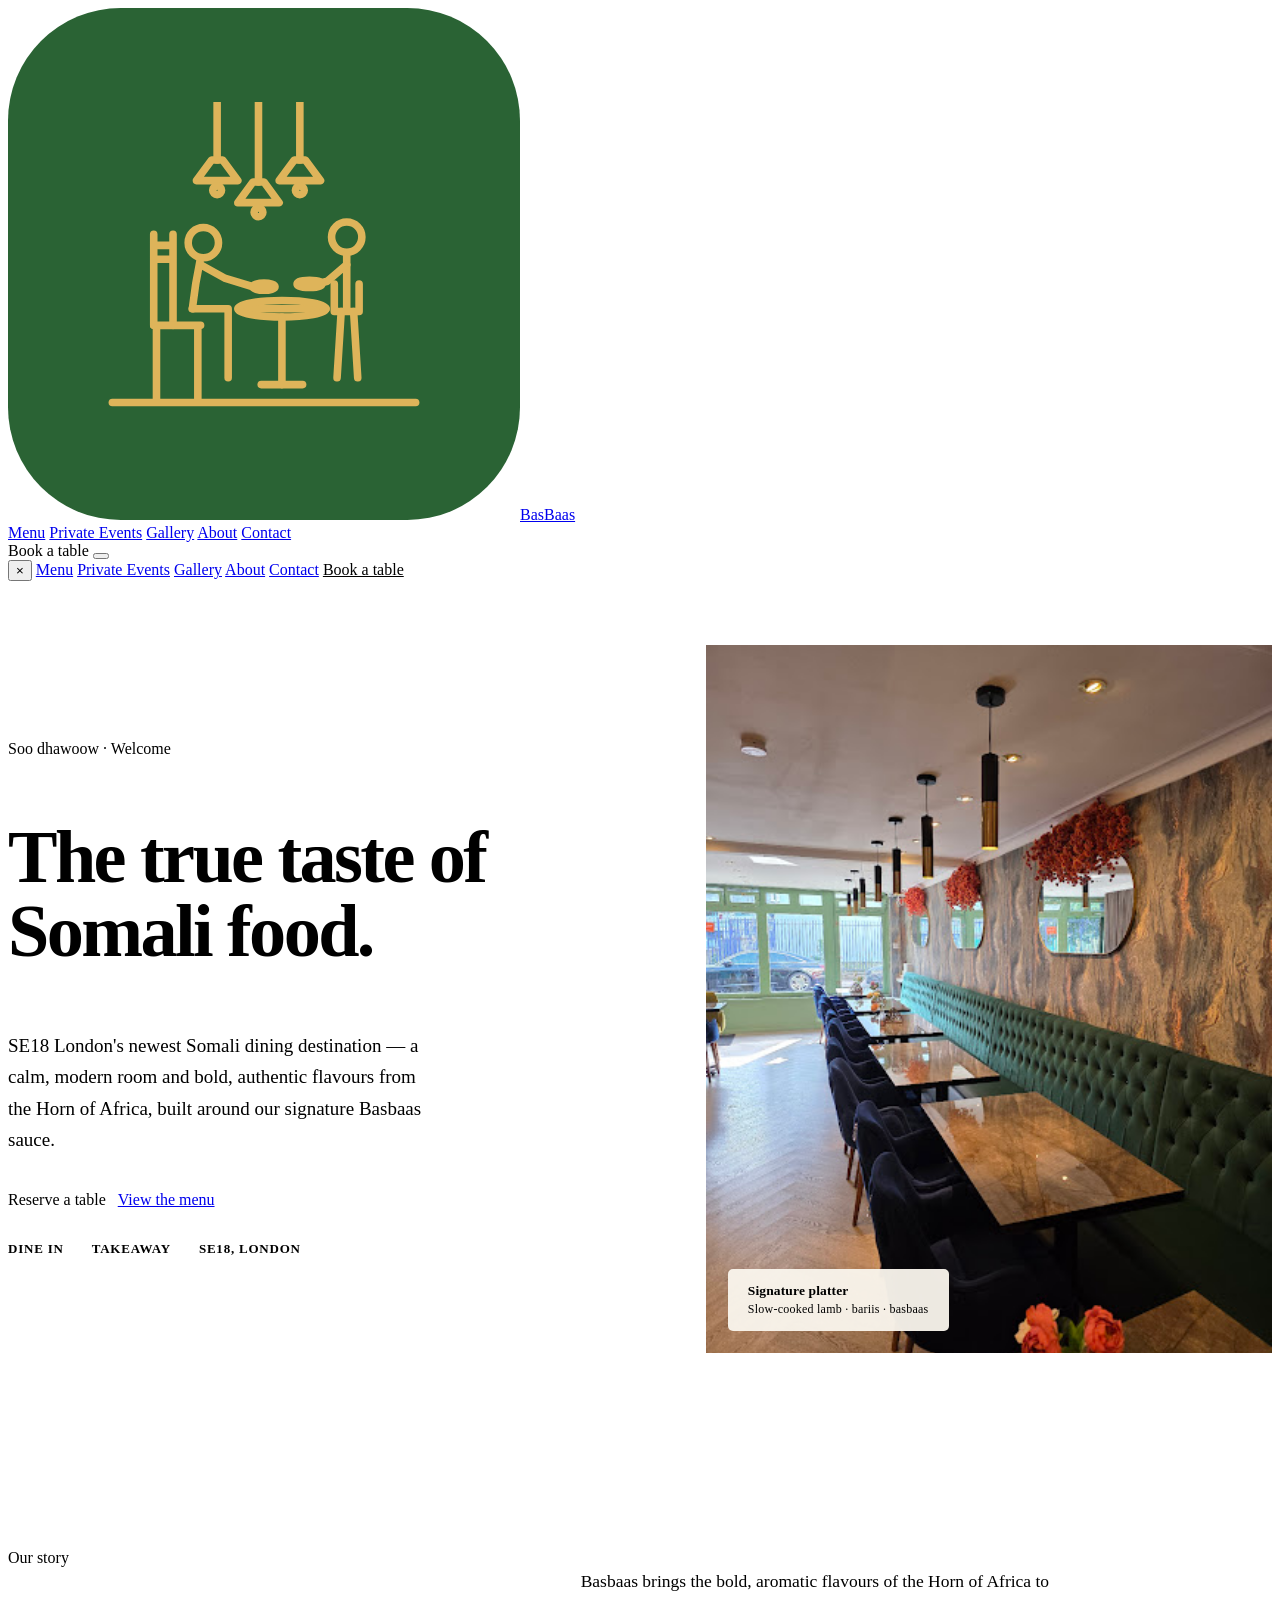
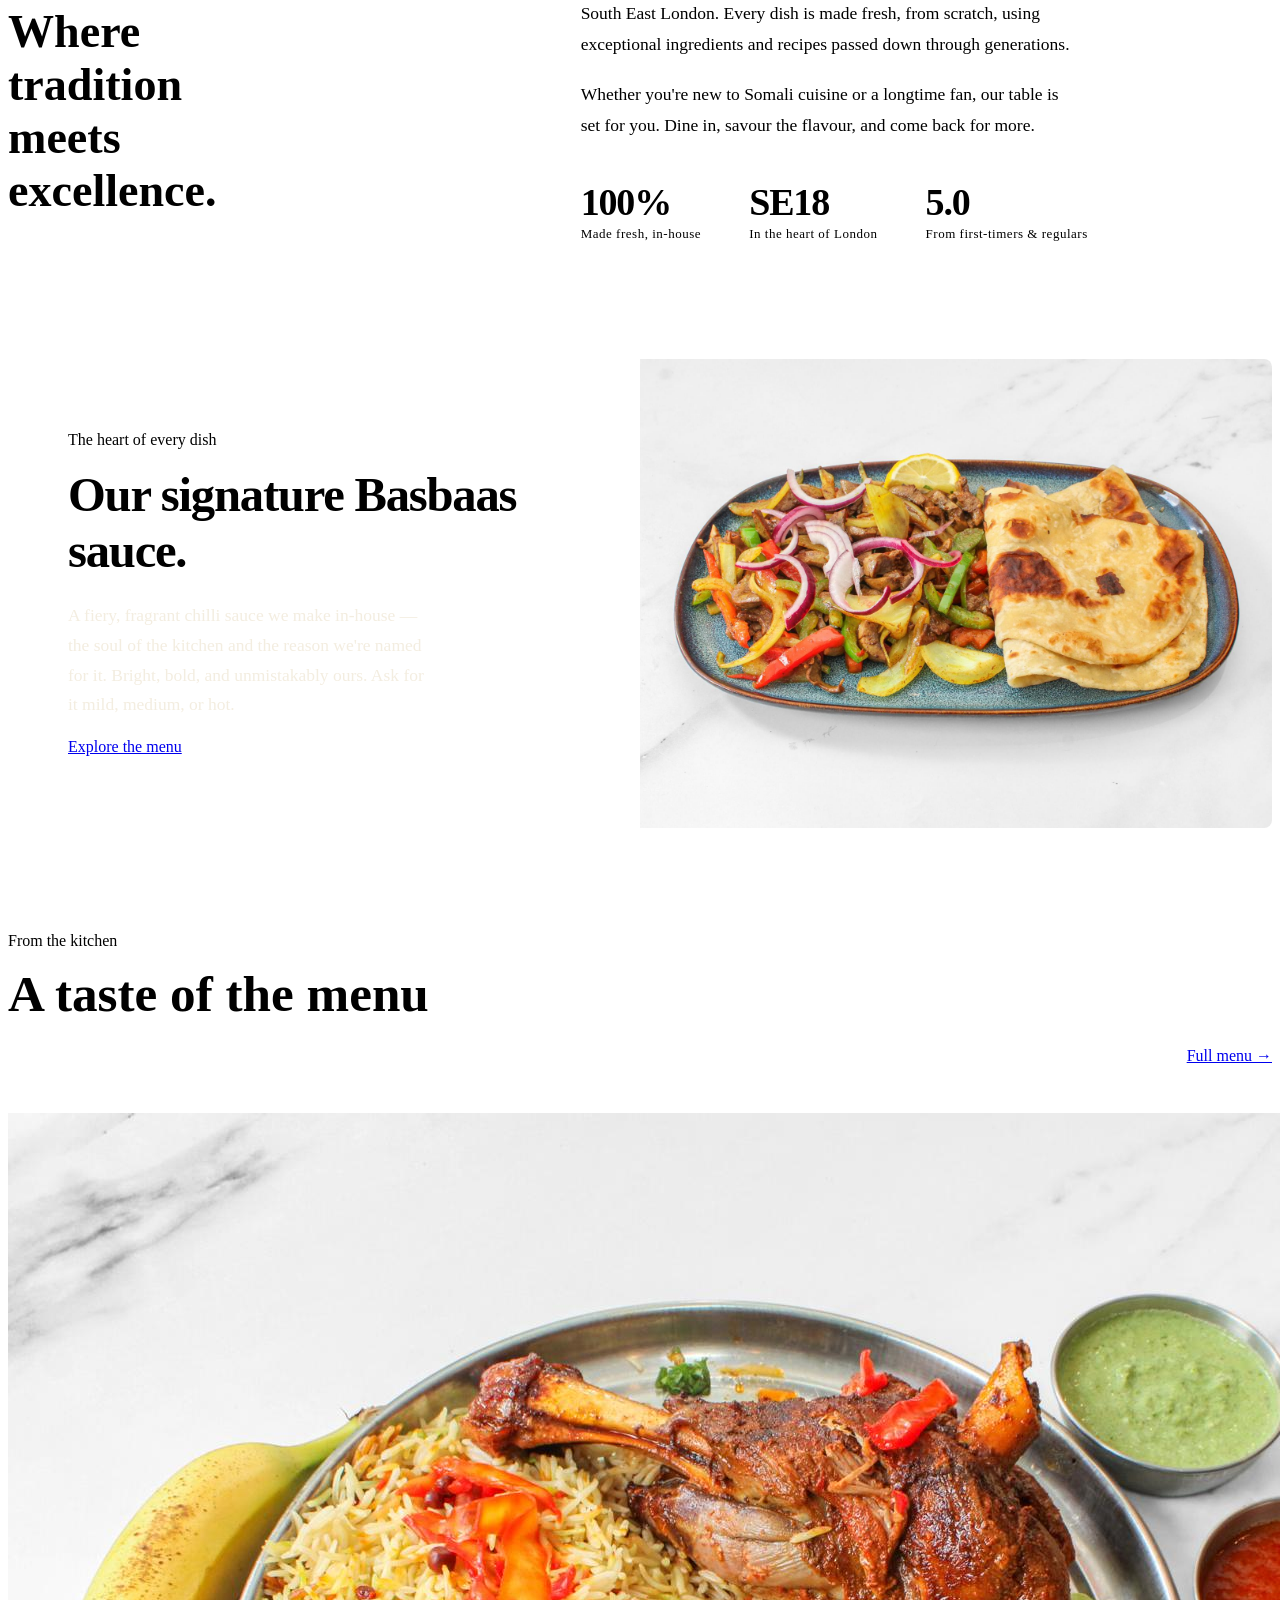
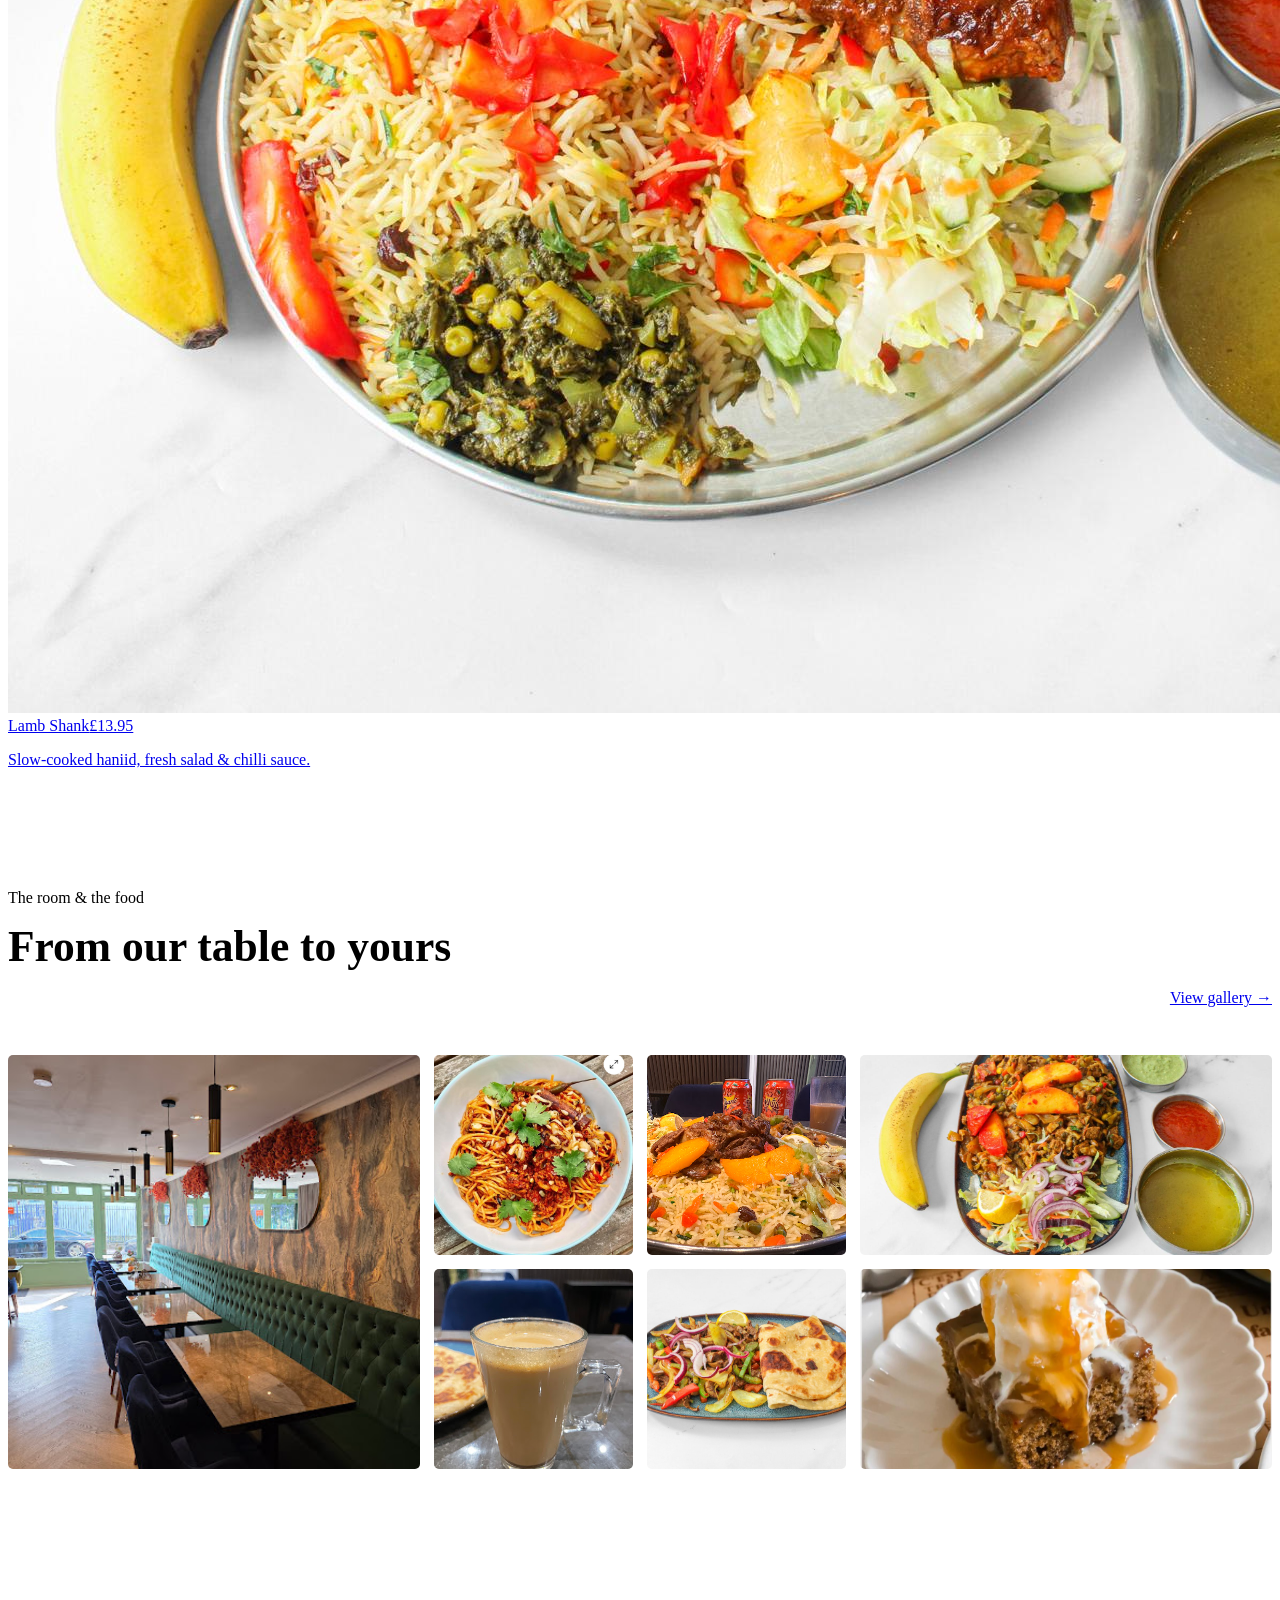
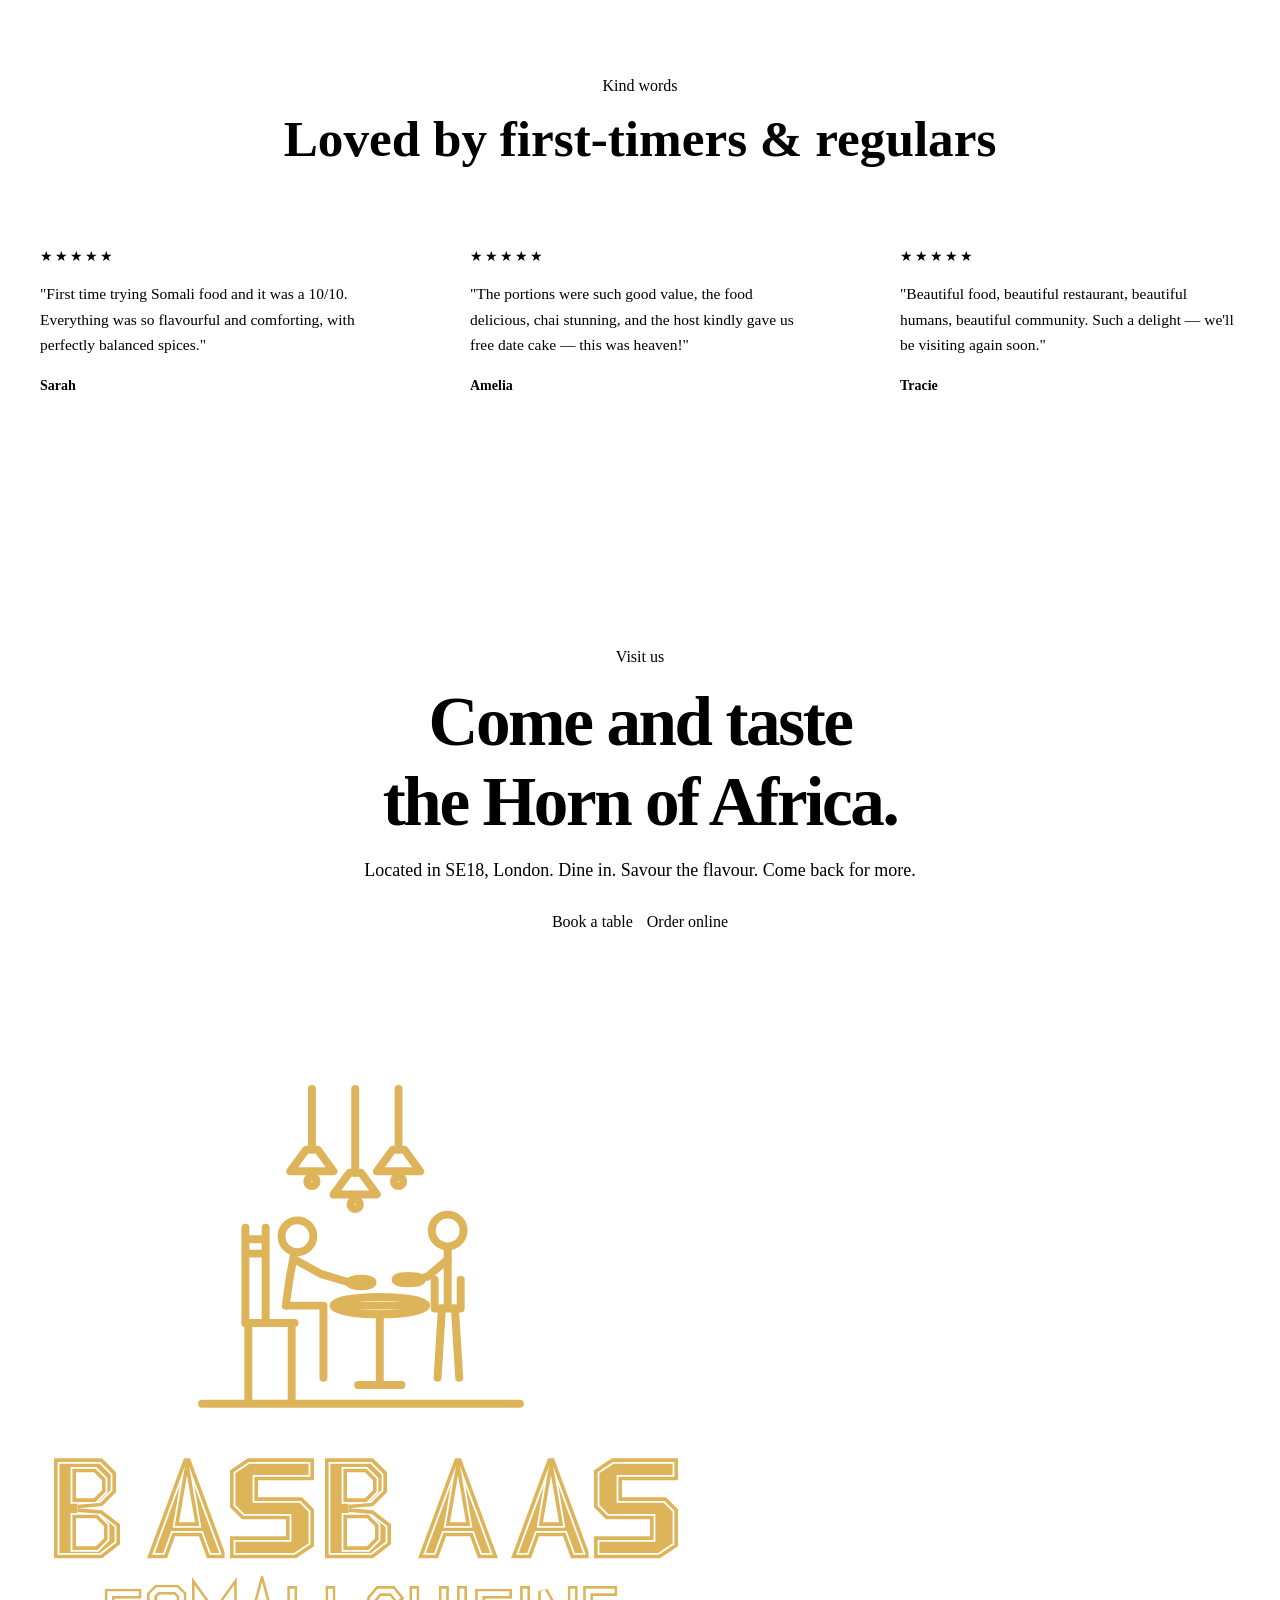
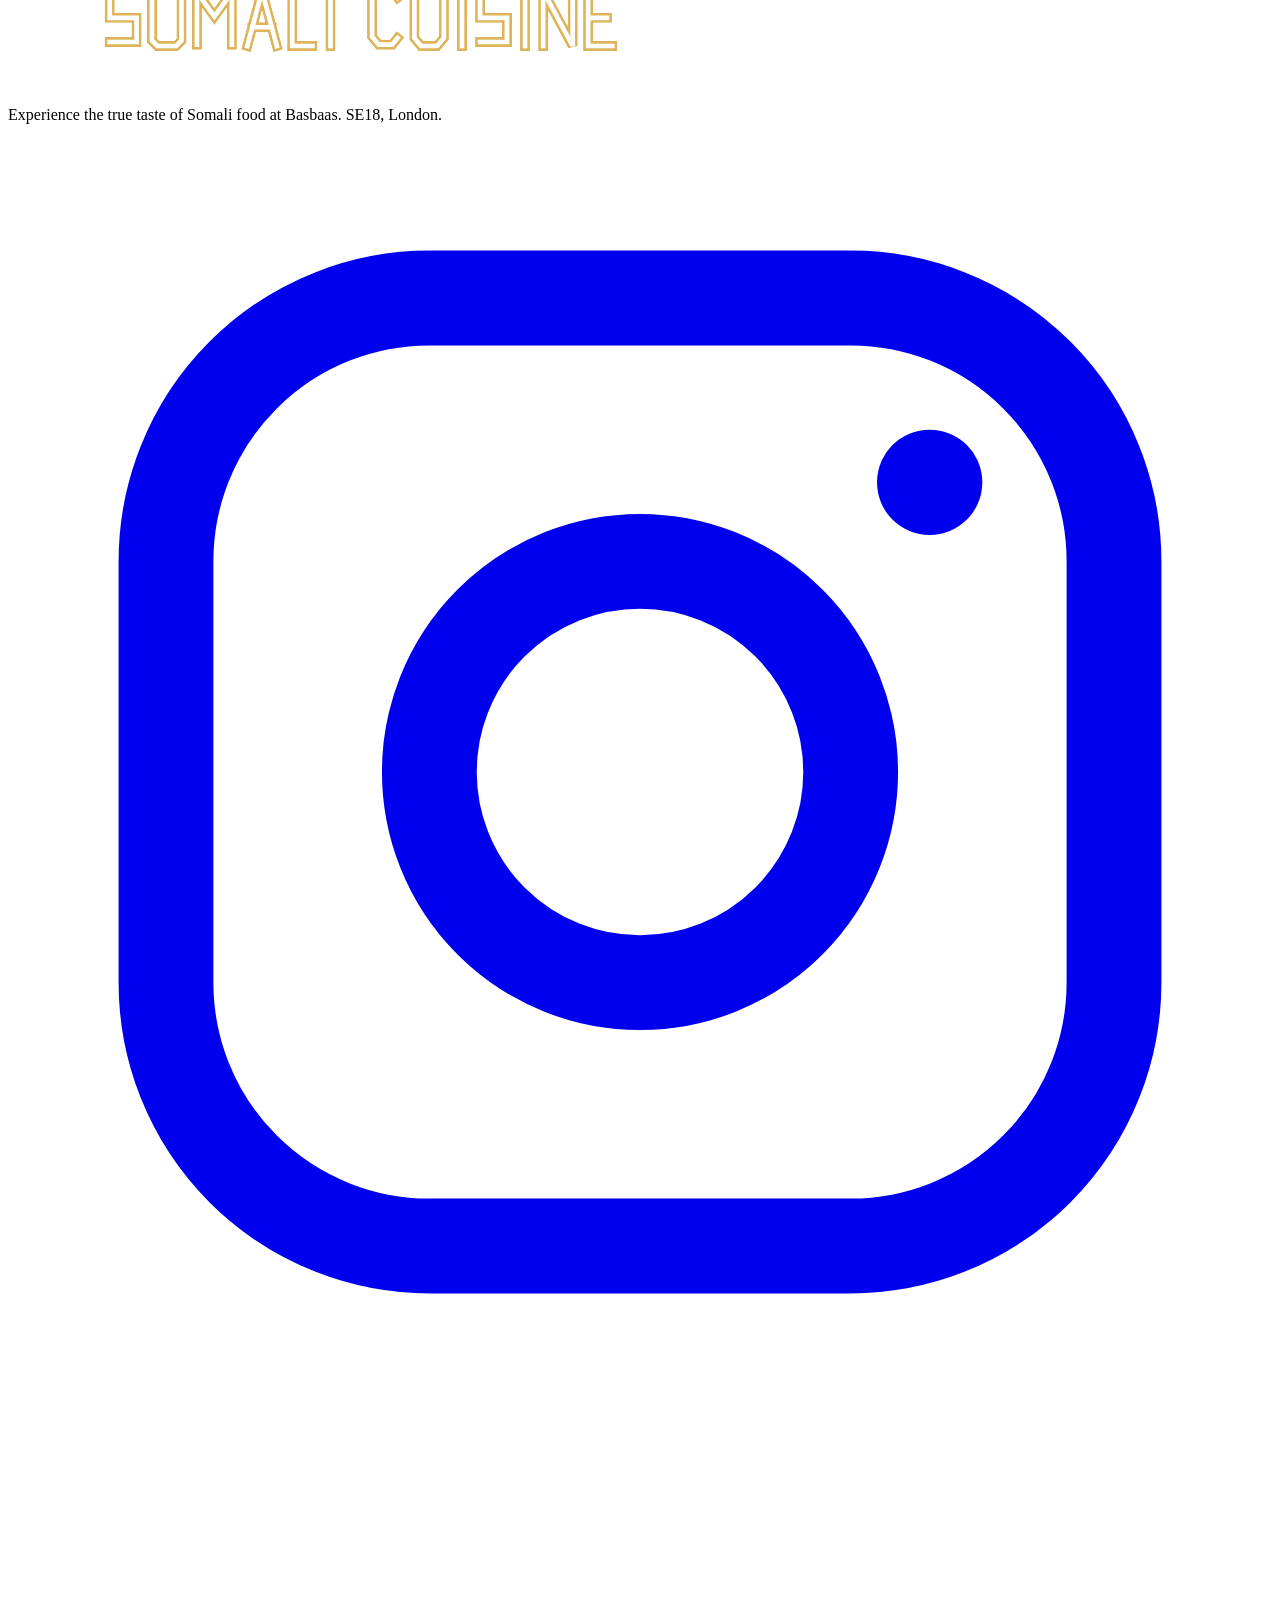
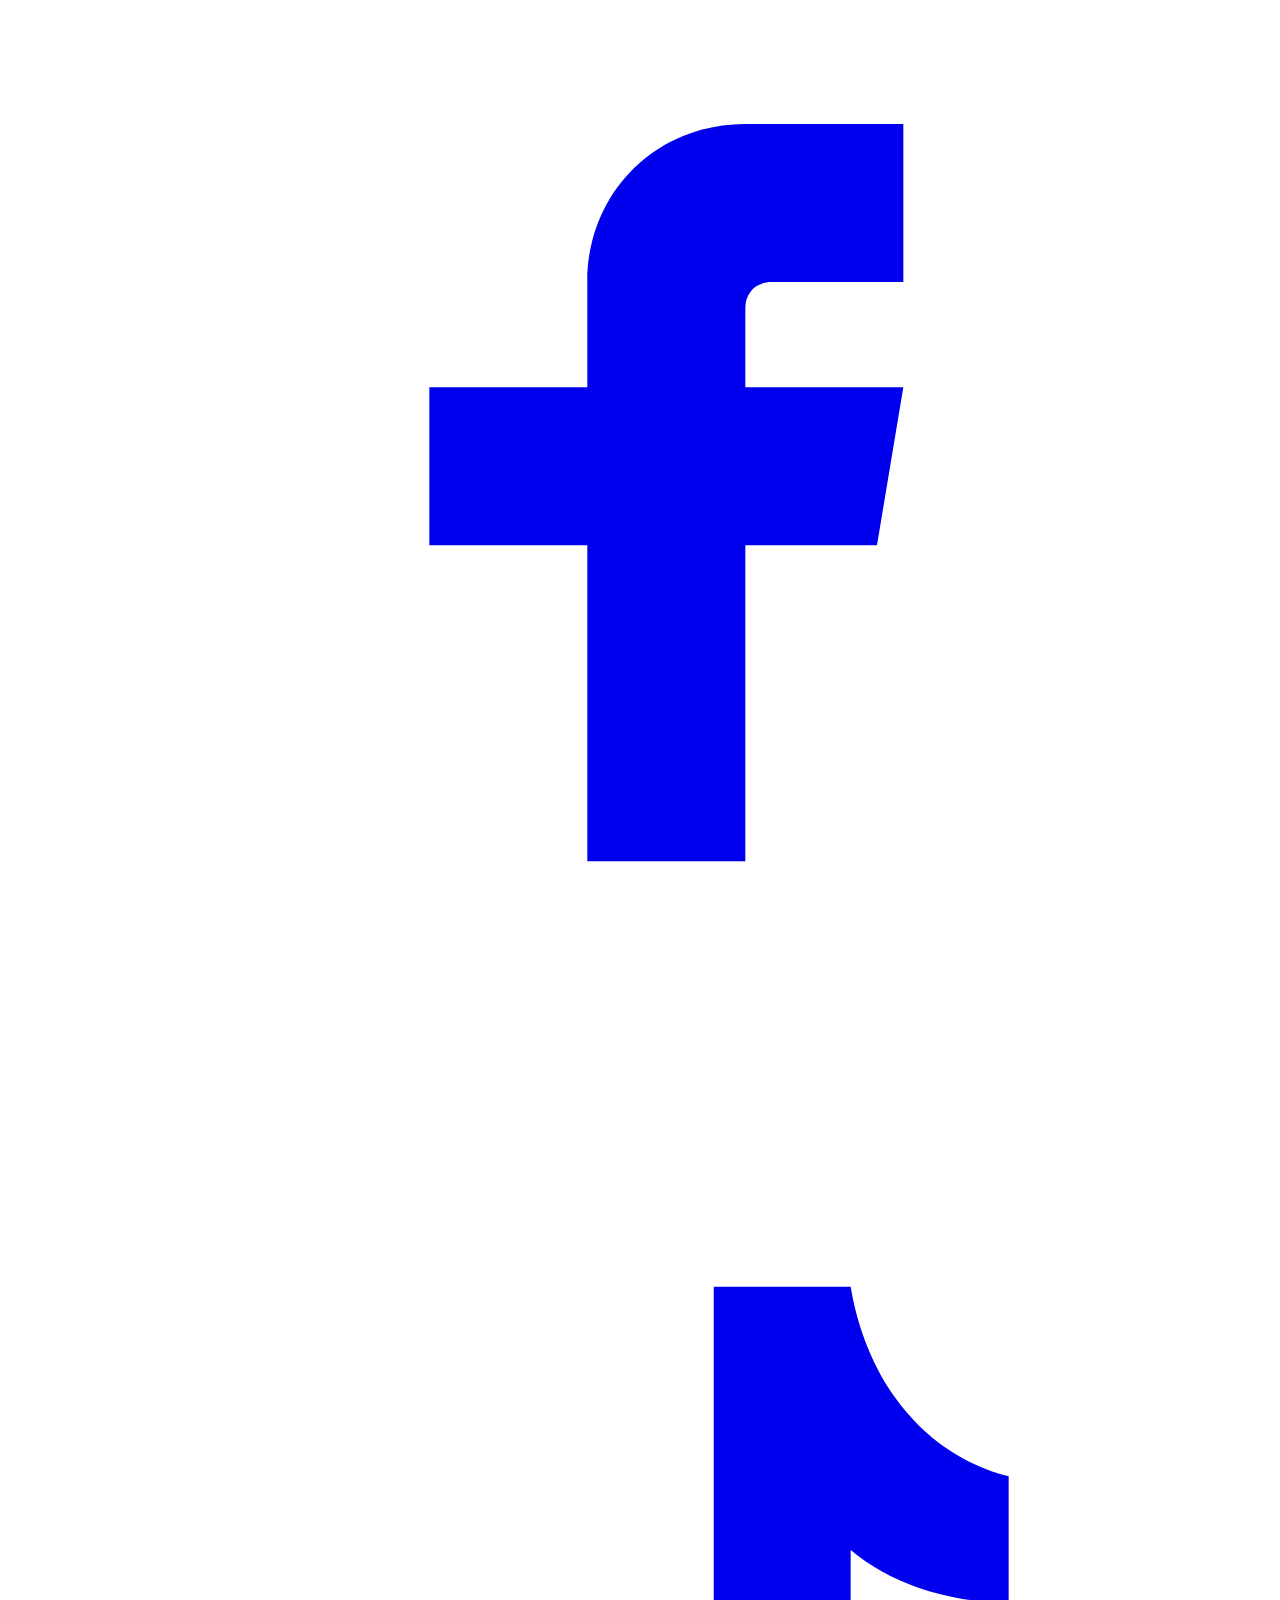
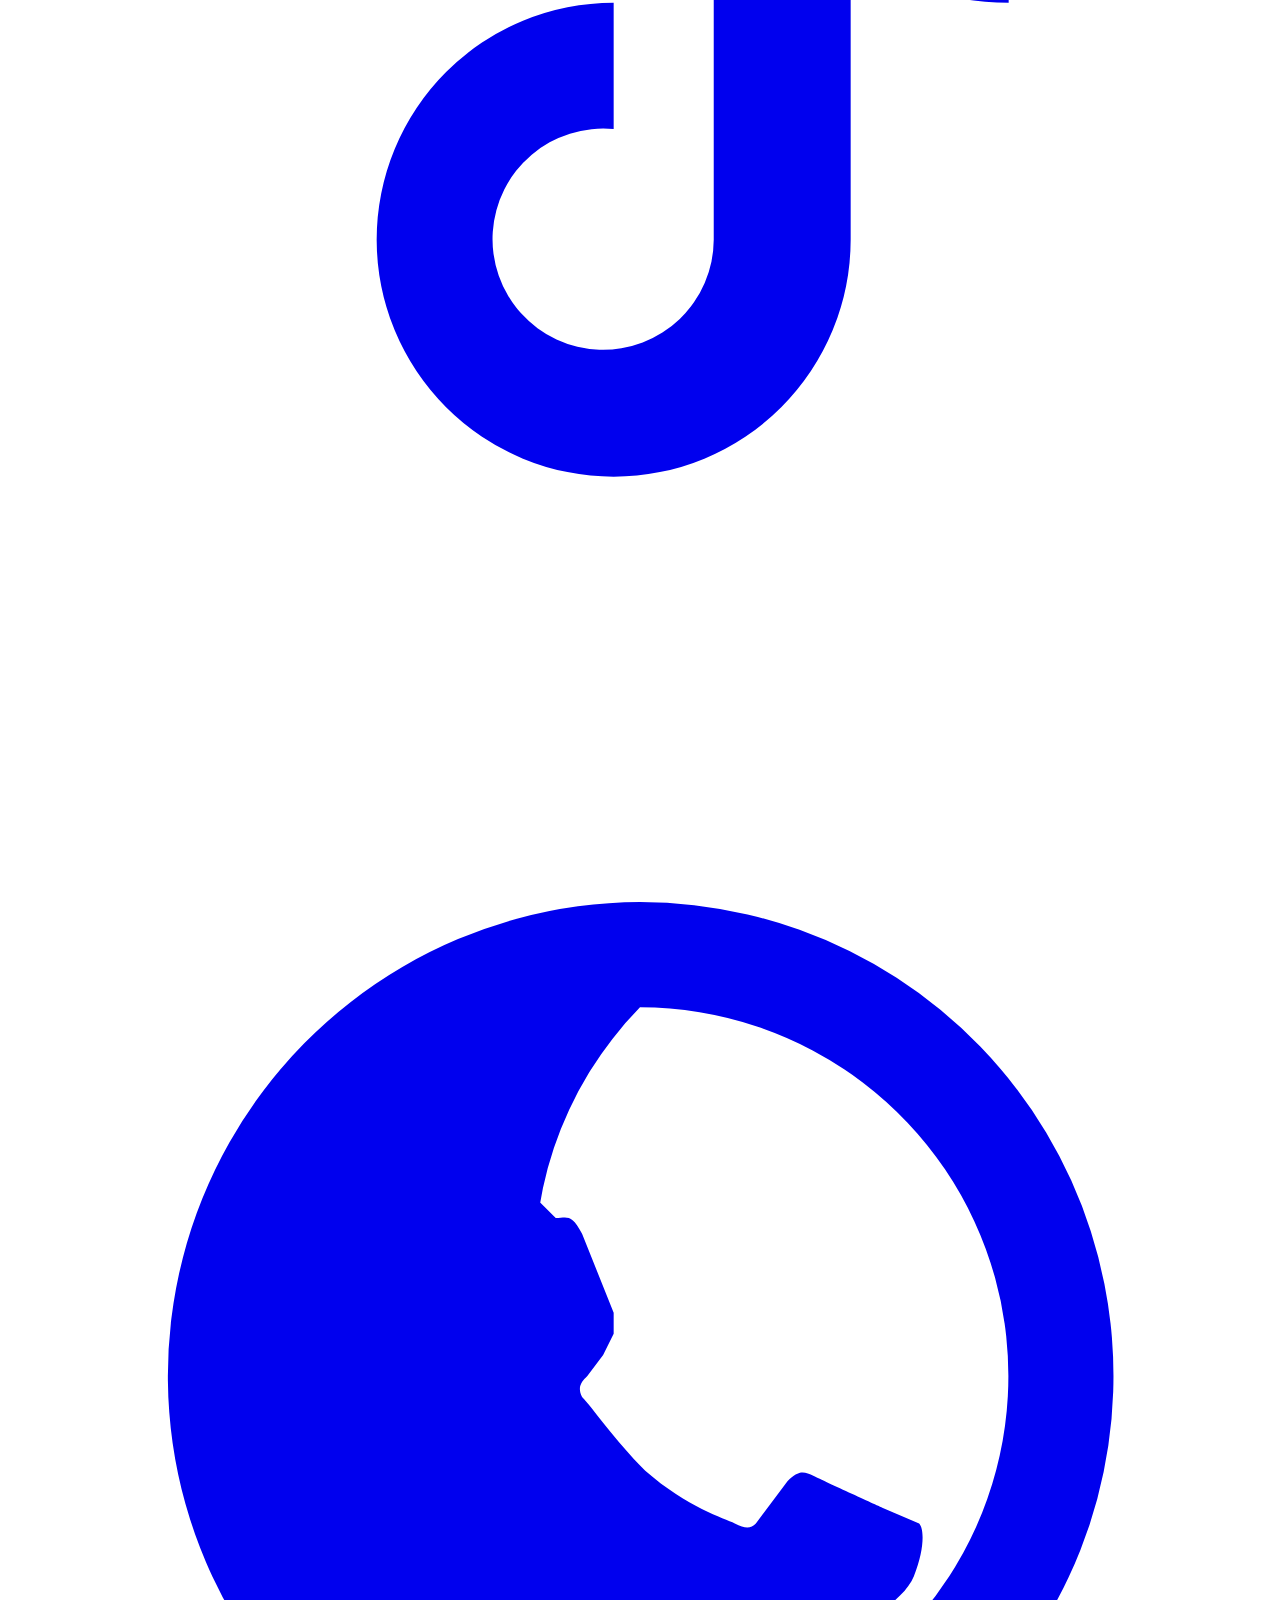
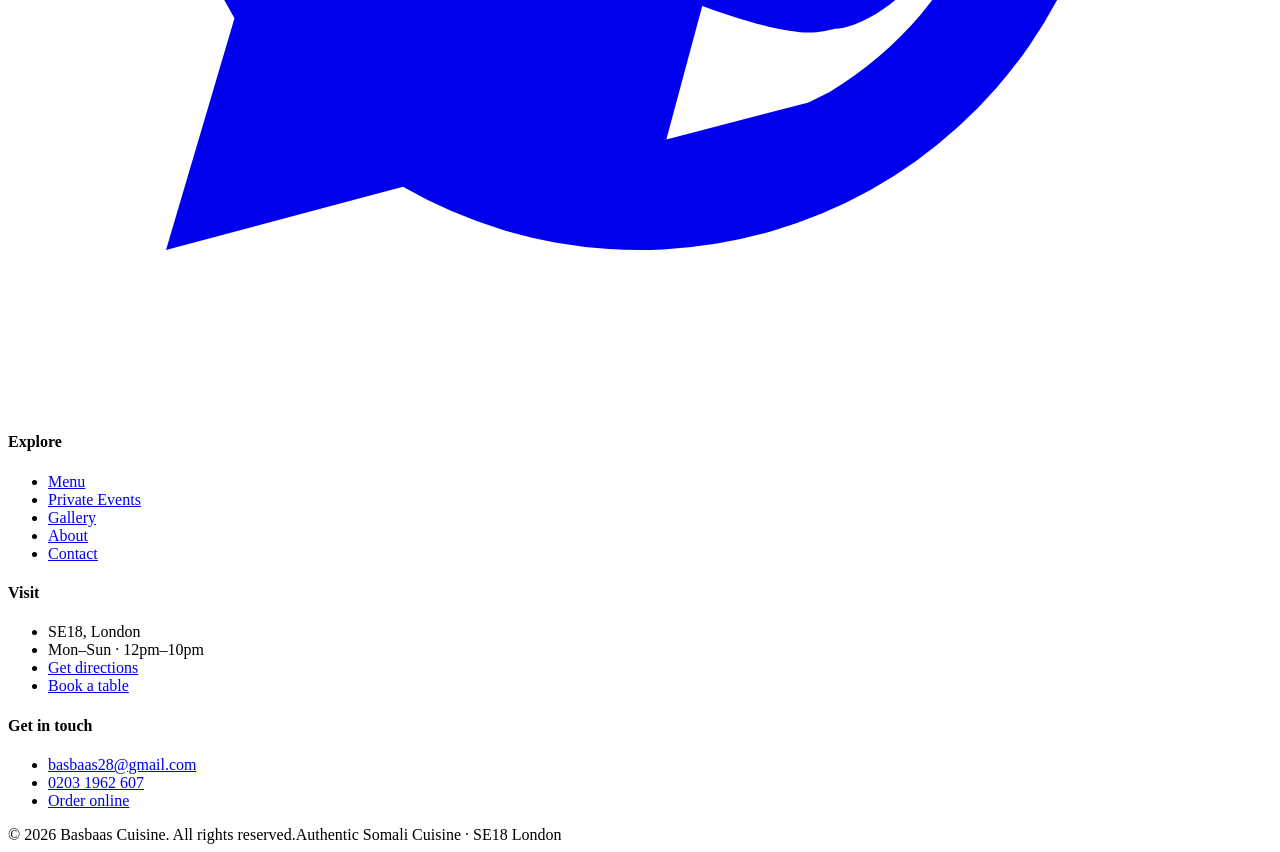
==== index.html @ b21cc4ff "Add SEO, structured data, accessibility & security hardening - Open Graph + Twitter Card meta for ri" ====
<!DOCTYPE html>
<html lang="en">
<head>
<meta charset="UTF-8">
<meta name="viewport" content="width=device-width, initial-scale=1.0">
<title>BasBaas Cuisine — Authentic Somali Food · SE18 London</title>
<meta name="description" content="SE18 London's newest Somali dining destination. Bold, authentic flavours from the Horn of Africa, built around our signature Basbaas sauce.">
<link rel="icon" type="image/svg+xml" href="assets/brand/favicon.svg">
<link rel="icon" type="image/png" sizes="32x32" href="assets/brand/favicon-32.png">
<link rel="apple-touch-icon" href="assets/brand/favicon-512.png">
<link rel="preconnect" href="https://fonts.googleapis.com">
<link rel="preconnect" href="https://fonts.gstatic.com" crossorigin>
<link href="https://fonts.googleapis.com/css2?family=Hanken+Grotesk:ital,wght@0,300;0,400;0,500;0,600;0,700;0,800;1,400&display=swap" rel="stylesheet">
<link rel="stylesheet" href="assets/basbaas.css">
<style>
  /* ---- quiet hero ---- */
  .q-hero{padding:64px 0 92px}
  .q-hero-grid{display:grid;grid-template-columns:1.05fr .95fr;gap:72px;align-items:center}
  .q-hero h1{font-size:clamp(46px,5.8vw,86px);font-weight:600;letter-spacing:-.035em;line-height:1.0}
  .q-hero h1 .o{color:var(--orange)}
  .q-hero .sub{margin-top:28px;font-size:19px;color:var(--muted);max-width:44ch;line-height:1.65}
  .q-hero .acts{margin-top:36px;display:flex;gap:12px;flex-wrap:wrap}
  .q-hero .hero-meta{margin-top:32px;display:flex;gap:12px;align-items:center;font-size:13px;color:var(--muted);letter-spacing:.06em;text-transform:uppercase;font-weight:600}
  .q-hero .hero-meta .dot{width:4px;height:4px;border-radius:50%;background:var(--gold)}
  .q-hero-fig{position:relative;border-radius:var(--radius);overflow:hidden;aspect-ratio:4/5}
  .q-hero-fig img{width:100%;height:100%;object-fit:cover}
  .hero-tag{position:absolute;left:22px;bottom:22px;background:rgba(250,246,238,.95);
    padding:14px 20px;border-radius:5px;font-size:13.5px;font-weight:600;color:var(--green);letter-spacing:.01em}
  .hero-tag span{display:block;font-weight:400;color:var(--muted);font-size:12px;margin-top:3px;letter-spacing:.02em}

  /* ---- story ---- */
  .story{padding:104px 0;border-top:1px solid var(--line)}
  .story-grid{display:grid;grid-template-columns:.42fr .58fr;gap:72px;align-items:start}
  .story h2{font-size:clamp(34px,3.6vw,50px);max-width:11ch}
  .story p{font-size:17.5px;color:var(--muted);line-height:1.8;max-width:56ch}
  .story p + p{margin-top:18px}
  .stat-row{display:flex;gap:48px;margin-top:38px}
  .stat .n{font-size:38px;font-weight:700;color:var(--green);letter-spacing:-.03em}
  .stat .l{font-size:13px;color:var(--muted);letter-spacing:.04em;margin-top:2px}

  /* ---- signature contained card ---- */
  .sig-wrap{padding:0 0 104px}
  .sig-card{background:var(--green);color:var(--cream);border-radius:8px;overflow:hidden;display:grid;grid-template-columns:1fr 1fr}
  .sig-card-txt{padding:72px 60px}
  .sig-card-txt h2{font-size:clamp(34px,3.8vw,52px);margin:18px 0 22px;color:var(--cream);letter-spacing:-.025em}
  .sig-card-txt h2 .o{color:var(--orange)}
  .sig-card-txt p{color:rgba(240,232,216,.8);font-size:17.5px;line-height:1.7;max-width:42ch}
  .sig-card-img{position:relative;min-height:440px}
  .sig-card-img img{position:absolute;inset:0;width:100%;height:100%;object-fit:cover}

  /* ---- menu preview ---- */
  .menu-prev{padding:0 0 104px}
  .menu-head{display:flex;justify-content:space-between;align-items:flex-end;margin-bottom:48px;gap:24px;flex-wrap:wrap}
  .menu-head h2{font-size:clamp(34px,4vw,54px)}
  .dishes-4{display:grid;grid-template-columns:repeat(4,1fr);gap:30px}

  /* ---- gallery teaser ---- */
  .gal-teaser{padding:0 0 104px}
  .gal-grid{display:grid;grid-template-columns:repeat(6,1fr);grid-auto-rows:200px;gap:14px}
  .gal-grid a{overflow:hidden;border-radius:5px;display:block}
  .gal-grid img{width:100%;height:100%;object-fit:cover;transition:transform .7s var(--ease)}
  .gal-grid a:hover img{transform:scale(1.06)}
  .gal-grid .w2{grid-column:span 2}.gal-grid .h2{grid-row:span 2}

  /* ---- testimonials ---- */
  .quotes{background:var(--paper-2);padding:104px 0}
  .quotes-grid{display:grid;grid-template-columns:repeat(3,1fr);gap:26px;margin-top:48px}
  .q{background:var(--paper);padding:32px;border-radius:var(--radius);border:1px solid var(--line)}
  .q .stars{color:var(--gold);font-size:14px;letter-spacing:2px;margin-bottom:16px}
  .q p{font-size:15.5px;line-height:1.65}
  .q .who{margin-top:20px;font-weight:600;font-size:14px;color:var(--green)}

  /* ---- final cta (light) ---- */
  .q-cta{padding:118px 0;text-align:center;border-top:1px solid var(--line)}
  .q-cta h2{font-size:clamp(42px,5.4vw,80px);max-width:15ch;margin:0 auto 16px;letter-spacing:-.035em;font-weight:600}
  .q-cta h2 .o{color:var(--orange)}
  .q-cta p{color:var(--muted);font-size:18px;margin-bottom:32px}
  .q-cta .btns{display:flex;gap:14px;justify-content:center;flex-wrap:wrap}

  @media(max-width:960px){
    .q-hero-grid{grid-template-columns:1fr;gap:40px}
    .story-grid{grid-template-columns:1fr;gap:36px}
    .sig-card{grid-template-columns:1fr}
    .sig-card-img{min-height:300px;order:-1}
    .dishes-4{grid-template-columns:1fr 1fr}
    .gal-grid{grid-template-columns:repeat(3,1fr);grid-auto-rows:150px}
    .quotes-grid{grid-template-columns:1fr}
  }
  @media(max-width:560px){.dishes-4{grid-template-columns:1fr}.sig-card-txt{padding:48px 32px}.stat-row{flex-wrap:wrap;row-gap:20px}.gal-grid{grid-template-columns:repeat(2,1fr);grid-auto-rows:140px}}
</style>
<!-- seo:auto start -->
<link rel="canonical" href="https://basbaas-cuisine-site.vercel.app/">
<meta property="og:type" content="website">
<meta property="og:site_name" content="BasBaas Cuisine">
<meta property="og:title" content="BasBaas Cuisine — Authentic Somali Food · SE18 London">
<meta property="og:description" content="BasBaas Cuisine — authentic Somali food in SE18 London. Bold flavours from the Horn of Africa built around our signature Basbaas sauce.">
<meta property="og:url" content="https://basbaas-cuisine-site.vercel.app/">
<meta property="og:locale" content="en_GB">
<meta property="og:image" content="https://basbaas-cuisine-site.vercel.app/assets/img/PHOTO-2026-01-10-17-43-36-3.jpg">
<meta name="twitter:card" content="summary_large_image">
<meta name="twitter:title" content="BasBaas Cuisine — Authentic Somali Food · SE18 London">
<meta name="twitter:description" content="BasBaas Cuisine — authentic Somali food in SE18 London. Bold flavours from the Horn of Africa built around our signature Basbaas sauce.">
<meta name="twitter:image" content="https://basbaas-cuisine-site.vercel.app/assets/img/PHOTO-2026-01-10-17-43-36-3.jpg">
<script type="application/ld+json">
{
  "@context": "https://schema.org",
  "@type": "Restaurant",
  "name": "BasBaas Cuisine",
  "description": "BasBaas Cuisine — authentic Somali food in SE18 London. Bold flavours from the Horn of Africa built around our signature Basbaas sauce.",
  "url": "https://basbaas-cuisine-site.vercel.app/",
  "telephone": "+44 20 3196 2607",
  "address": {
    "@type": "PostalAddress",
    "addressCountry": "GB",
    "addressLocality": "London",
    "addressRegion": "London"
  },
  "servesCuisine": "Somali",
  "email": "basbaas28@gmail.com",
  "image": "https://basbaas-cuisine-site.vercel.app/assets/img/PHOTO-2026-01-10-17-43-36-3.jpg"
}
</script>
<!-- seo:auto end -->
</head>
<body>

<!-- ===== HEADER ===== -->
<header class="site-header">
  <div class="wrap nav">
    <a href="index.html" class="brand"><img class="brand-mark" src="assets/brand/favicon.svg" alt="BasBaas logo">BasBaas</a>
    <nav class="navlinks">
      <a href="menu.html">Menu</a>
      <a href="private-events.html">Private Events</a>
      <a href="gallery.html">Gallery</a>
      <a href="about.html">About</a>
      <a href="contact.html">Contact</a>
    </nav>
    <div class="nav-cta">
      <a class="btn btn-gold btn-sm" data-book>Book a table</a>
      <button class="hamburger" aria-label="Menu"><span></span><span></span><span></span></button>
    </div>
  </div>
</header>
<nav class="mobile-nav">
  <button class="close" aria-label="Close">&times;</button>
  <a href="menu.html">Menu</a>
  <a href="private-events.html">Private Events</a>
  <a href="gallery.html">Gallery</a>
  <a href="about.html">About</a>
  <a href="contact.html">Contact</a>
  <a href="#" data-book style="color:var(--gold-bright)">Book a table</a>
</nav>

<!-- ===== HERO ===== -->
<section class="q-hero wrap">
  <div class="q-hero-grid">
    <div class="reveal">
      <div class="eyebrow-row"><span class="label">Soo dhawoow · Welcome</span><span class="ln"></span></div>
      <h1>The true taste of <span class="o">Somali</span> food.</h1>
      <p class="sub">SE18 London's newest Somali dining destination — a calm, modern room and bold, authentic flavours from the Horn of Africa, built around our signature Basbaas sauce.</p>
      <div class="acts">
        <a class="btn btn-orange" data-book>Reserve a table</a>
        <a class="btn btn-ghost" href="menu.html">View the menu</a>
      </div>
      <div class="hero-meta"><span>Dine in</span><span class="dot"></span><span>Takeaway</span><span class="dot"></span><span>SE18, London</span></div>
    </div>
    <div class="q-hero-fig reveal d1">
      <img src="assets/img/basbaas-main.jpg" alt="Basbaas signature platter" loading="lazy" decoding="async">
      <div class="hero-tag">Signature platter<span>Slow-cooked lamb · bariis · basbaas</span></div>
    </div>
  </div>
</section>

<!-- ===== STORY ===== -->
<section class="story wrap">
  <div class="story-grid">
    <div class="reveal">
      <div class="eyebrow-row"><span class="label">Our story</span></div>
      <h2>Where tradition meets excellence.</h2>
    </div>
    <div class="reveal d1">
      <p>Basbaas brings the bold, aromatic flavours of the Horn of Africa to South East London. Every dish is made fresh, from scratch, using exceptional ingredients and recipes passed down through generations.</p>
      <p>Whether you're new to Somali cuisine or a longtime fan, our table is set for you. Dine in, savour the flavour, and come back for more.</p>
      <div class="stat-row">
        <div class="stat"><div class="n">100%</div><div class="l">Made fresh, in-house</div></div>
        <div class="stat"><div class="n">SE18</div><div class="l">In the heart of London</div></div>
        <div class="stat"><div class="n">5.0</div><div class="l">From first-timers &amp; regulars</div></div>
      </div>
    </div>
  </div>
</section>

<!-- ===== SIGNATURE ===== -->
<section class="sig-wrap wrap">
  <div class="sig-card">
    <div class="sig-card-txt reveal">
      <span class="label gold-bright">The heart of every dish</span>
      <h2>Our signature <span class="o">Basbaas</span> sauce.</h2>
      <p>A fiery, fragrant chilli sauce we make in-house — the soul of the kitchen and the reason we're named for it. Bright, bold, and unmistakably ours. Ask for it mild, medium, or hot.</p>
      <a class="btn btn-gold" href="menu.html" style="margin-top:30px">Explore the menu</a>
    </div>
    <div class="sig-card-img reveal d1"><img src="assets/img/PHOTO-2026-01-10-17-43-37-9.jpg" alt="Basbaas chilli sauce dish" loading="lazy" decoding="async"></div>
  </div>
</section>

<!-- ===== MENU PREVIEW ===== -->
<section class="menu-prev wrap">
  <div class="menu-head">
    <div class="reveal"><span class="label">From the kitchen</span><h2 style="margin-top:14px">A taste of the menu</h2></div>
    <a class="btn btn-ghost reveal" href="menu.html">Full menu &rarr;</a>
  </div>
  <div class="dishes-4">
    <a class="dish reveal" href="menu.html"><div class="dish-img"><img src="assets/img/PHOTO-2026-01-10-17-43-37-5.jpg" alt="" loading="lazy" decoding="async"></div><div class="nm"><span>Lamb Shank</span><span class="pr">£13.95</span></div><p class="ds">Slow-cooked haniid, fresh salad &amp; chilli sauce.</p></a>
    <a class="dish reveal d1" href="menu.html"><div class="dish-img"><img src="assets/img/PHOTO-2026-01-10-17-43-36-5.jpg" alt="" loading="lazy" decoding="async"></div><div class="nm"><span>Beef Suqaar</span><span class="pr">£9</span></div><p class="ds">Tender beef, onions, peppers &amp; spices with bariis.</p></a>
    <a class="dish reveal d2" href="menu.html"><div class="dish-img"><img src="assets/img/PHOTO-2026-01-10-17-43-36-11.jpg" alt="" loading="lazy" decoding="async"></div><div class="nm"><span>Salmon Special</span><span class="pr">£11</span></div><p class="ds">Spiced salmon, grilled to perfection, with rice.</p></a>
    <a class="dish reveal d3" href="menu.html"><div class="dish-img"><img src="assets/img/Tea-Sabaayad.jpg" alt="" loading="lazy" decoding="async"></div><div class="nm"><span>Shaah &amp; Sabaayad</span><span class="pr">£4</span></div><p class="ds">Traditional Somali tea with fresh flatbread.</p></a>
  </div>
</section>

<!-- ===== GALLERY TEASER ===== -->
<section class="gal-teaser wrap-wide">
  <div class="menu-head">
    <div class="reveal"><span class="label">The room &amp; the food</span><h2 style="margin-top:14px;font-size:clamp(30px,3.4vw,46px)">From our table to yours</h2></div>
    <a class="btn btn-ghost reveal" href="gallery.html">View gallery &rarr;</a>
  </div>
  <div class="gal-grid reveal">
    <a class="w2 h2" href="gallery.html"><img src="assets/img/basbaas-main.jpg" alt="" loading="lazy" decoding="async"></a>
    <a href="gallery.html"><img src="assets/img/PHOTO-2026-01-10-17-43-36-3.jpg" alt="" loading="lazy" decoding="async"></a>
    <a href="gallery.html"><img src="assets/img/unnamed15.jpg" alt="" loading="lazy" decoding="async"></a>
    <a class="w2" href="gallery.html"><img src="assets/img/PHOTO-2026-01-10-17-43-36-5.jpg" alt="" loading="lazy" decoding="async"></a>
    <a href="gallery.html"><img src="assets/img/Tea-Sabaayad.jpg" alt="" loading="lazy" decoding="async"></a>
    <a href="gallery.html"><img src="assets/img/PHOTO-2026-01-10-17-43-37-9.jpg" alt="" loading="lazy" decoding="async"></a>
    <a class="w2" href="gallery.html"><img src="assets/img/PHOTO-2026-01-10-17-43-36.jpg" alt="" loading="lazy" decoding="async"></a>
  </div>
</section>

<!-- ===== TESTIMONIALS ===== -->
<section class="quotes">
  <div class="wrap">
    <div style="text-align:center" class="reveal"><span class="label">Kind words</span><h2 style="font-size:clamp(32px,4vw,52px);margin-top:14px">Loved by first-timers &amp; regulars</h2></div>
    <div class="quotes-grid">
      <div class="q reveal"><div class="stars">★★★★★</div><p>"First time trying Somali food and it was a 10/10. Everything was so flavourful and comforting, with perfectly balanced spices."</p><div class="who">Sarah</div></div>
      <div class="q reveal d1"><div class="stars">★★★★★</div><p>"The portions were such good value, the food delicious, chai stunning, and the host kindly gave us free date cake — this was heaven!"</p><div class="who">Amelia</div></div>
      <div class="q reveal d2"><div class="stars">★★★★★</div><p>"Beautiful food, beautiful restaurant, beautiful humans, beautiful community. Such a delight — we'll be visiting again soon."</p><div class="who">Tracie</div></div>
    </div>
  </div>
</section>

<!-- ===== FINAL CTA ===== -->
<section class="q-cta wrap">
  <div class="reveal">
    <span class="label">Visit us</span>
    <h2 style="margin-top:16px">Come and <span class="o">taste</span> the Horn of Africa.</h2>
    <p>Located in SE18, London. Dine in. Savour the flavour. Come back for more.</p>
    <div class="btns"><a class="btn btn-orange" data-book>Book a table</a><a class="btn btn-ghost" data-order>Order online</a></div>
  </div>
</section>

<!-- ===== FOOTER ===== -->
<footer class="site-footer">
  <div class="wrap">
    <div class="foot-grid">
      <div class="foot-brand">
        <img class="foot-logo" src="assets/brand/basbaas-stacked-transparent.svg" alt="BasBaas — Authentic Somali Cuisine" loading="lazy" decoding="async">
        <p>Experience the true taste of Somali food at Basbaas. SE18, London.</p>
        <div class="foot-social">
          <a href="#" aria-label="Instagram"><svg viewBox="0 0 24 24" fill="none" stroke="currentColor" stroke-width="1.8"><rect x="3" y="3" width="18" height="18" rx="5"/><circle cx="12" cy="12" r="4"/><circle cx="17.5" cy="6.5" r="1" fill="currentColor" stroke="none"/></svg></a>
          <a href="#" aria-label="Facebook"><svg viewBox="0 0 24 24" fill="currentColor"><path d="M14 9h3V6h-3c-1.7 0-3 1.3-3 3v2H8v3h3v6h3v-6h2.5l.5-3H14V9.5c0-.3.2-.5.5-.5z"/></svg></a>
          <a href="#" aria-label="TikTok"><svg viewBox="0 0 24 24" fill="currentColor"><path d="M16 4c.3 1.8 1.4 3.2 3 3.6V10c-1.2 0-2.3-.4-3-1v5.5A4.5 4.5 0 1 1 11.5 10v2.4a2.1 2.1 0 1 0 1.9 2.1V4H16z"/></svg></a>
          <a href="#" aria-label="WhatsApp"><svg viewBox="0 0 24 24" fill="currentColor"><path d="M12 3a9 9 0 0 0-7.7 13.6L3 21l4.5-1.2A9 9 0 1 0 12 3zm0 2a7 7 0 0 1 3.6 13l-.4.2-2.7.7.7-2.6.2-.4A7 7 0 0 1 12 5zm-2.3 3.3c-.2 0-.5.1-.7.4-.2.3-.8.8-.8 1.9s.8 2.2.9 2.3c.1.2 1.6 2.5 3.9 3.4 1.9.7 2.3.6 2.7.5.4 0 1.3-.5 1.5-1 .2-.5.2-.9.1-1l-.7-.3s-1.1-.5-1.3-.6c-.2-.1-.3-.1-.5.1l-.6.8c-.1.1-.2.1-.4 0-.2-.1-.9-.3-1.7-1-.6-.6-1-1.2-1.2-1.4-.1-.2 0-.3.1-.4l.3-.4.2-.4v-.4l-.6-1.5c-.2-.4-.3-.3-.5-.3z"/></svg></a>
        </div>
      </div>
      <div><h4>Explore</h4><ul><li><a href="menu.html">Menu</a></li><li><a href="private-events.html">Private Events</a></li><li><a href="gallery.html">Gallery</a></li><li><a href="about.html">About</a></li><li><a href="contact.html">Contact</a></li></ul></div>
      <div><h4>Visit</h4><ul><li>SE18, London</li><li>Mon–Sun · 12pm–10pm</li><li><a href="contact.html">Get directions</a></li><li><a href="#" data-book>Book a table</a></li></ul></div>
      <div><h4>Get in touch</h4><ul><li><a href="mailto:basbaas28@gmail.com">basbaas28@gmail.com</a></li><li><a href="tel:02031962607">0203 1962 607</a></li><li><a href="#" data-order>Order online</a></li></ul></div>
    </div>
    <div class="foot-bot"><span>© <span data-year>2026</span> Basbaas Cuisine. All rights reserved.</span><span>Authentic Somali Cuisine · SE18 London</span></div>
  </div>
</footer>

<script src="assets/basbaas.js"></script>
</body>
</html>
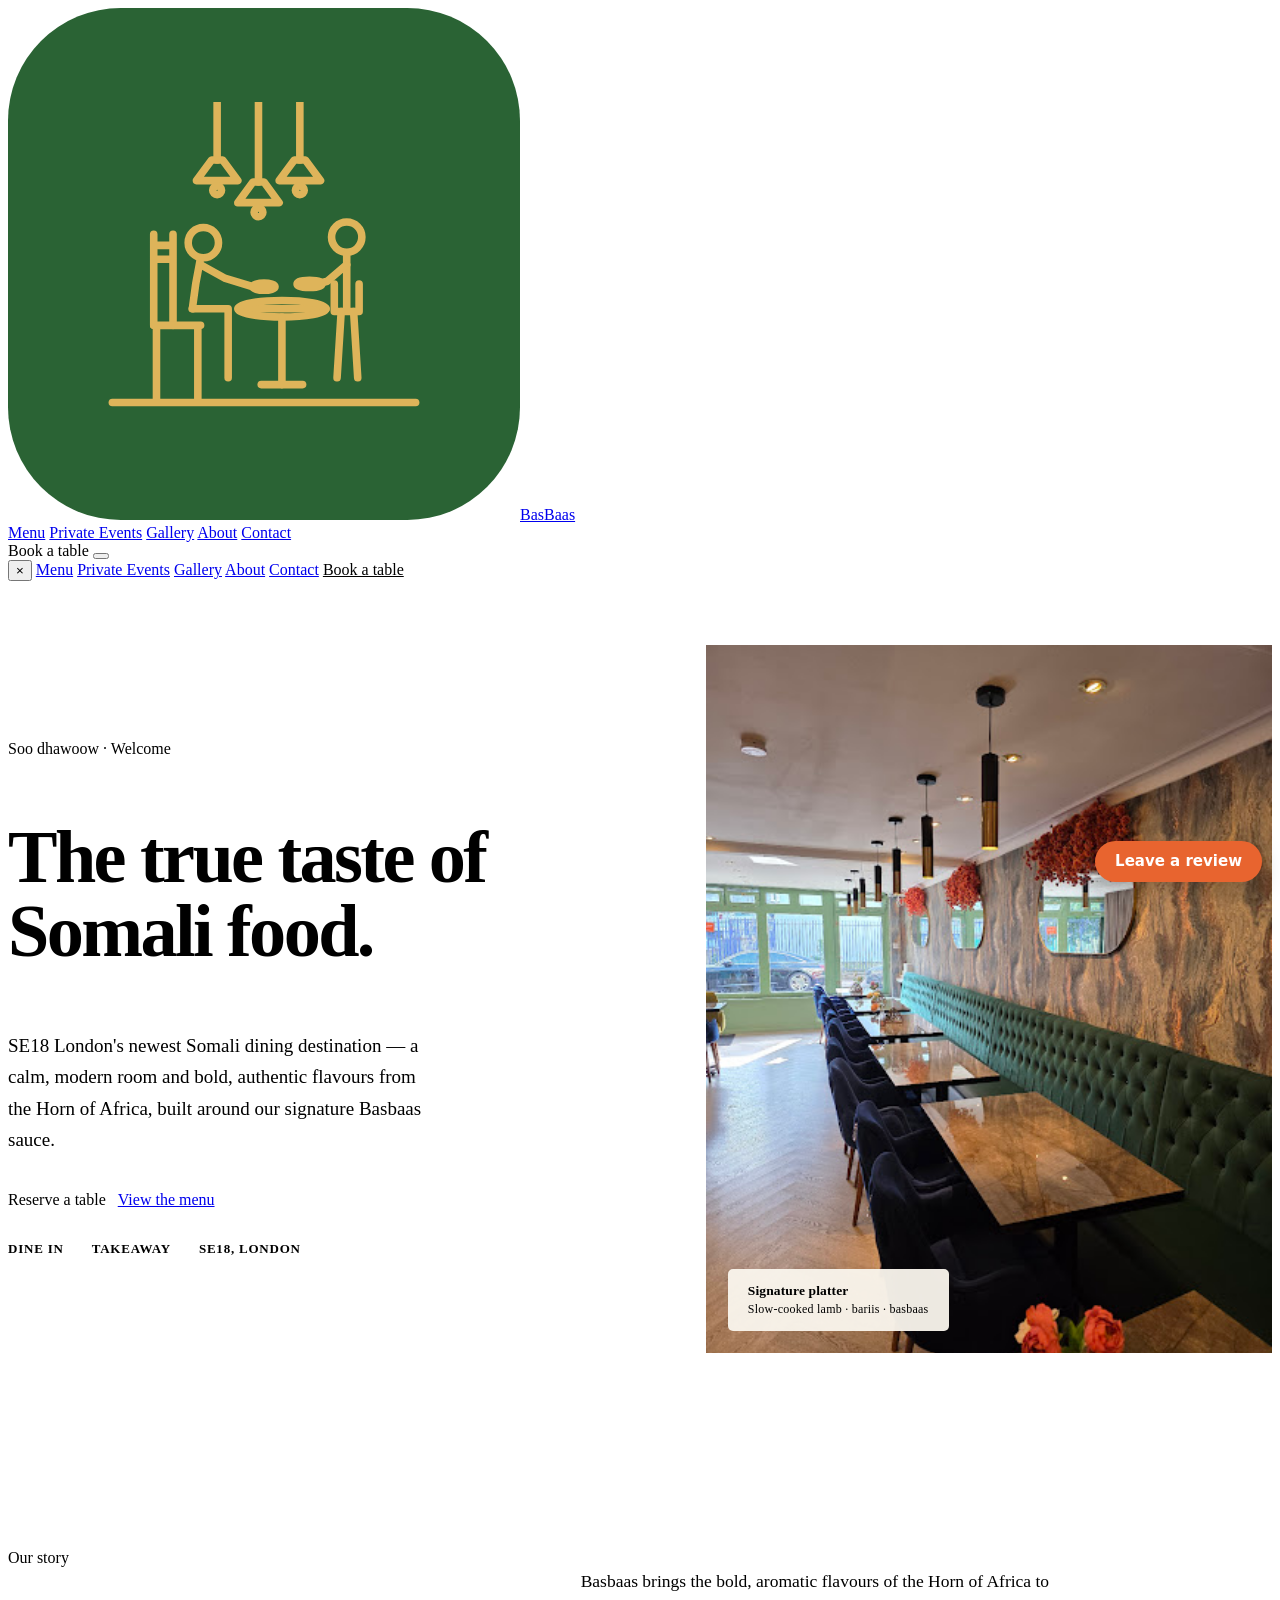
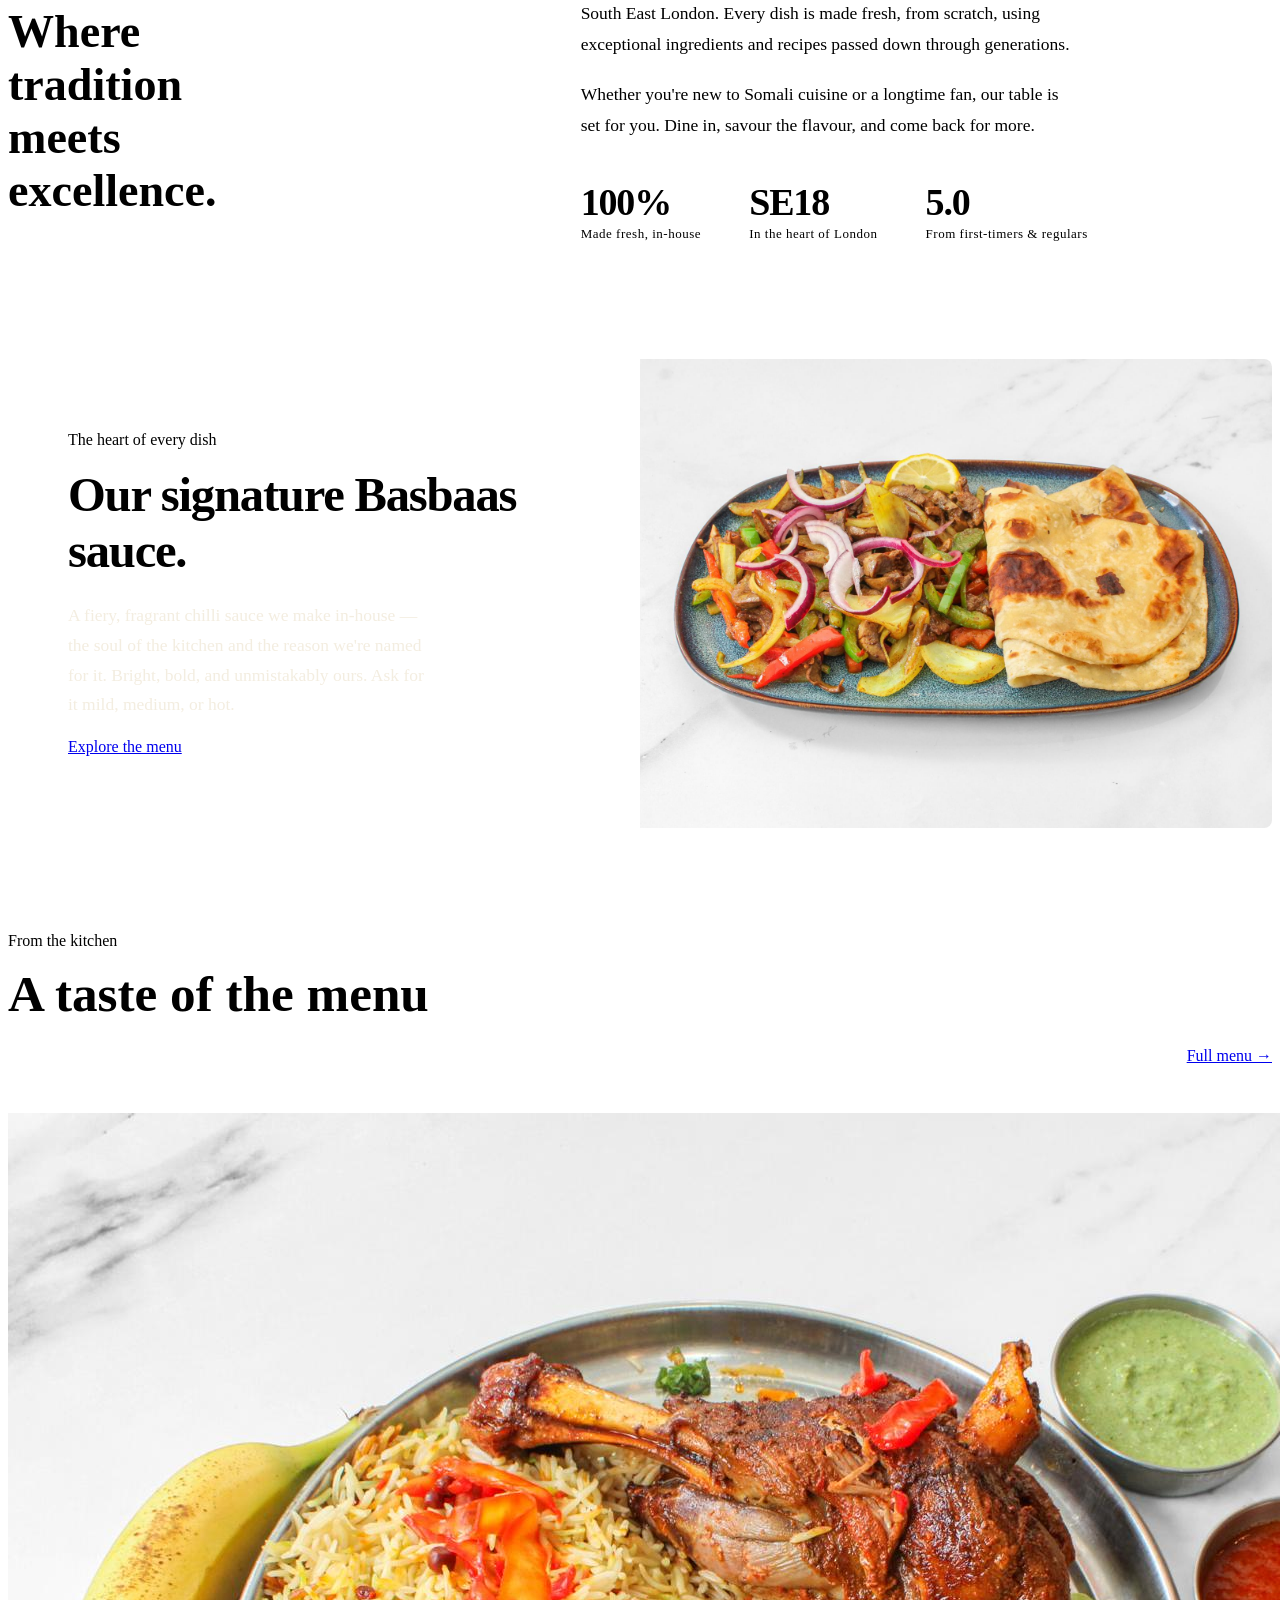
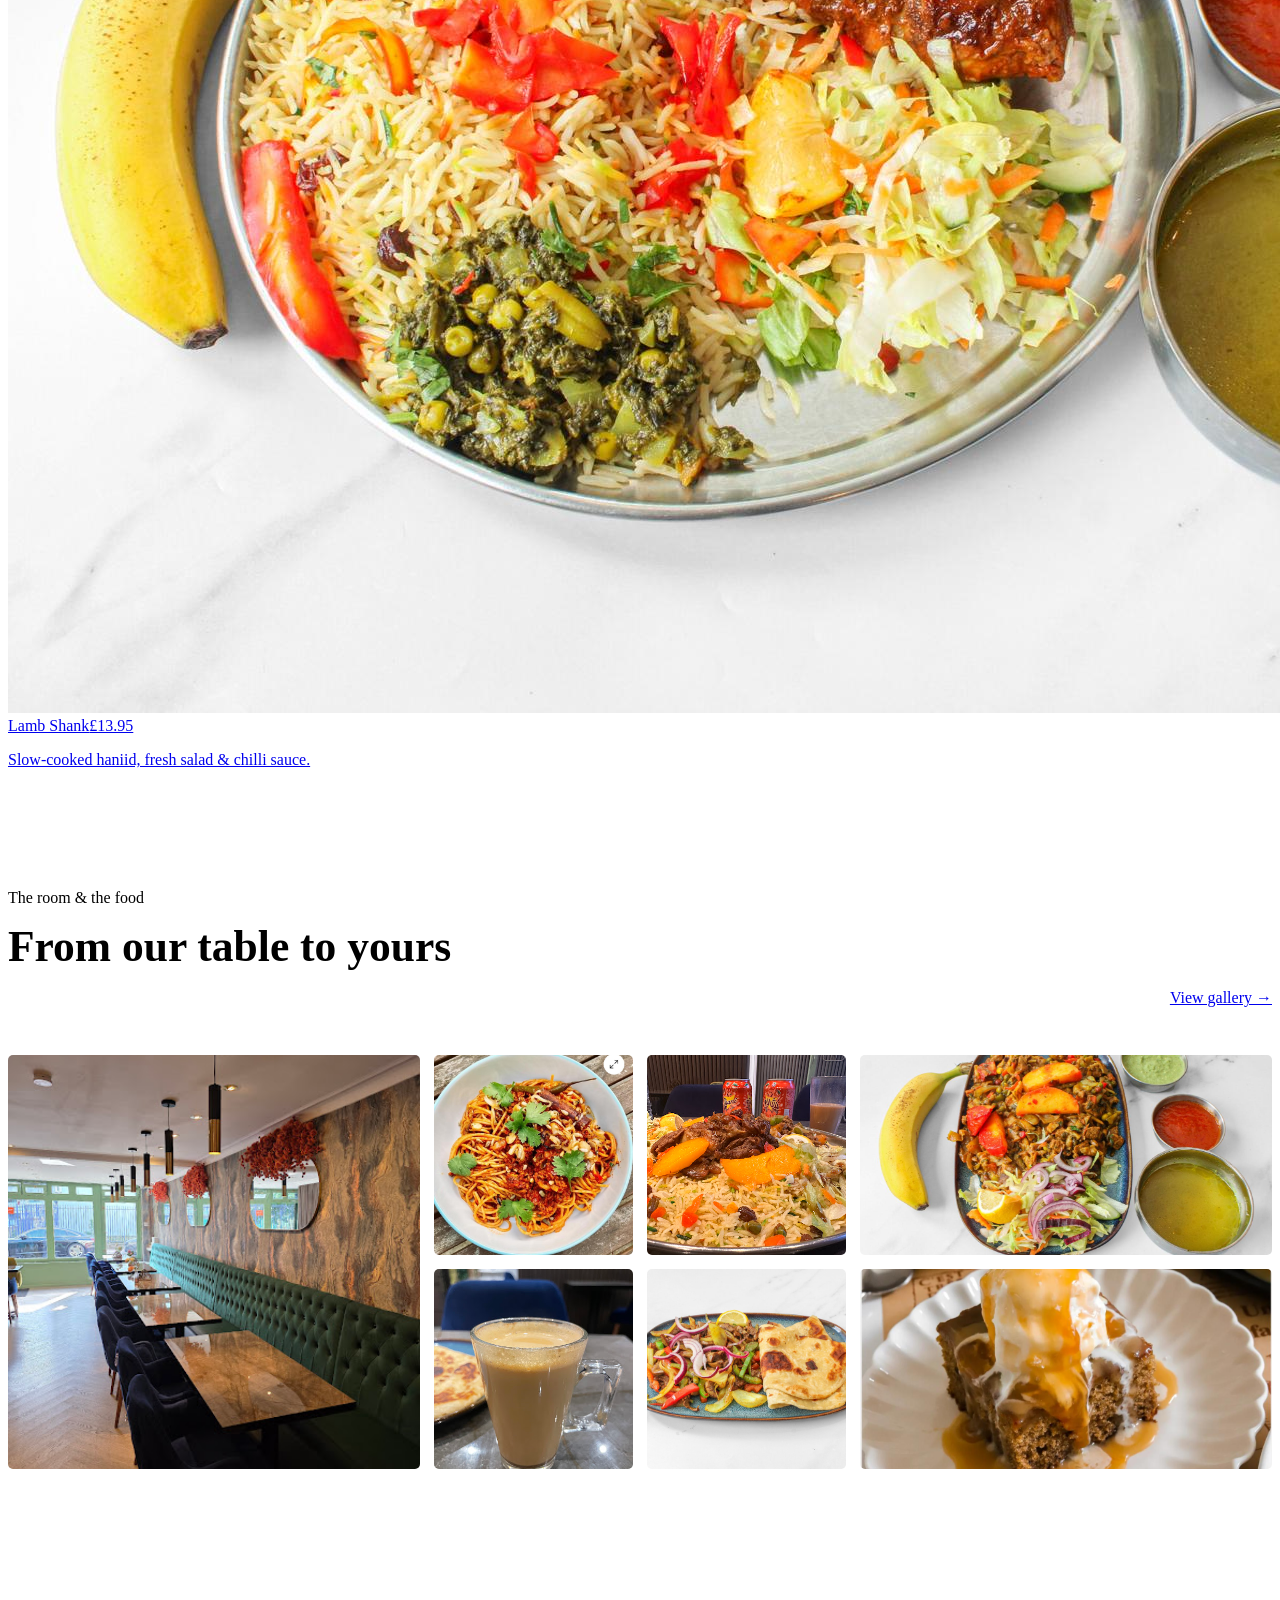
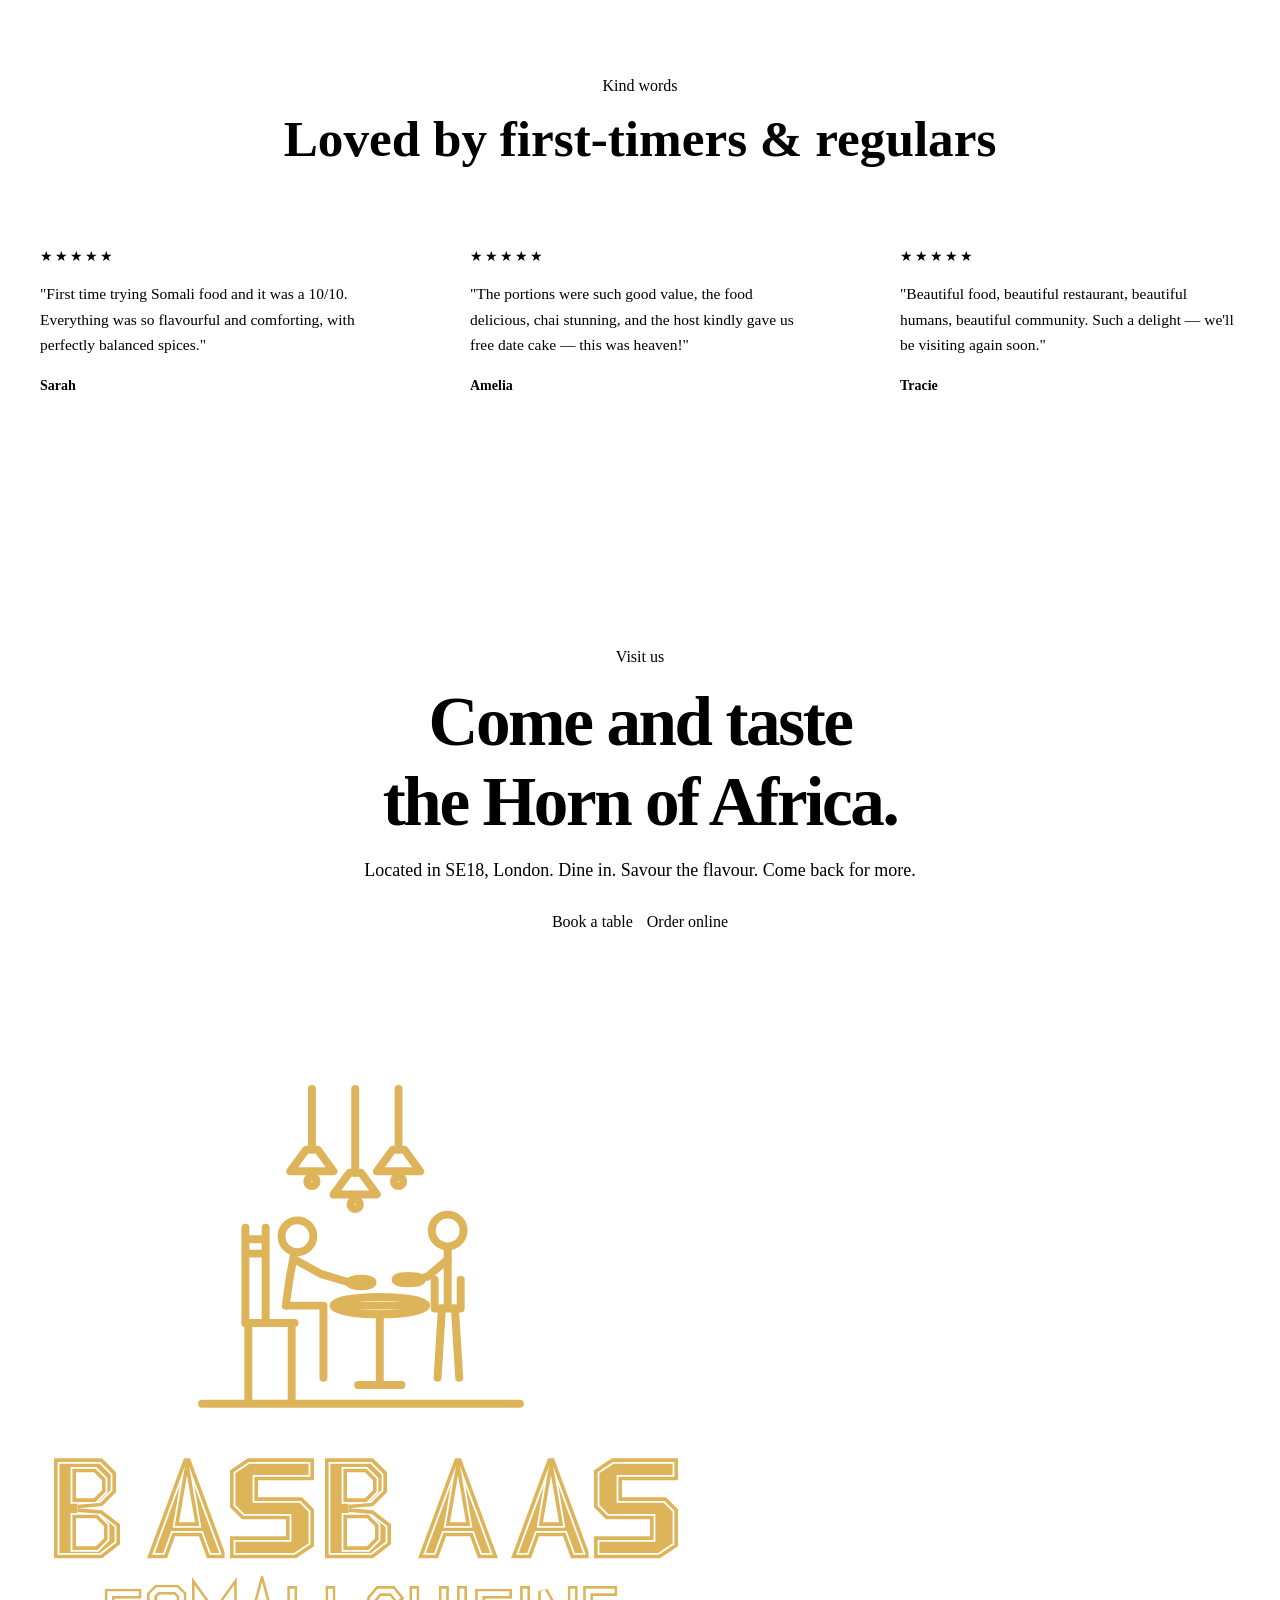
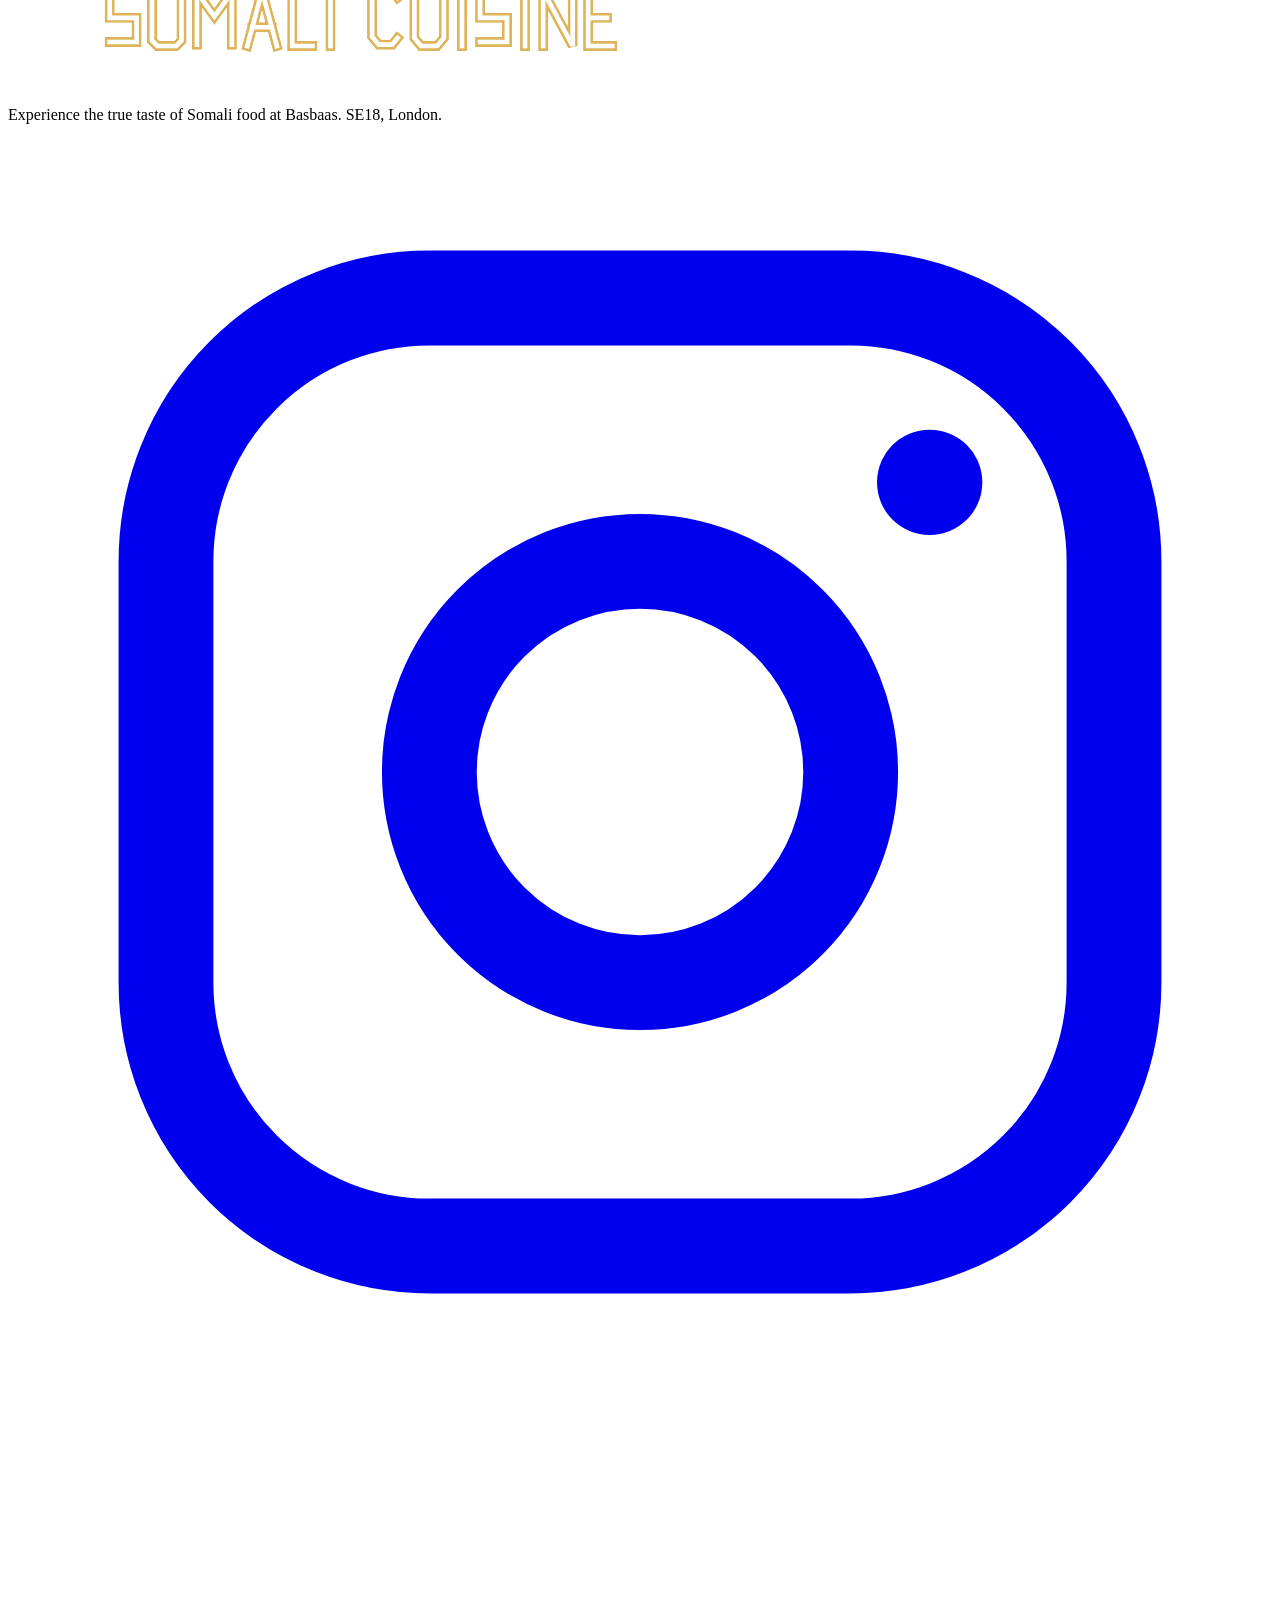
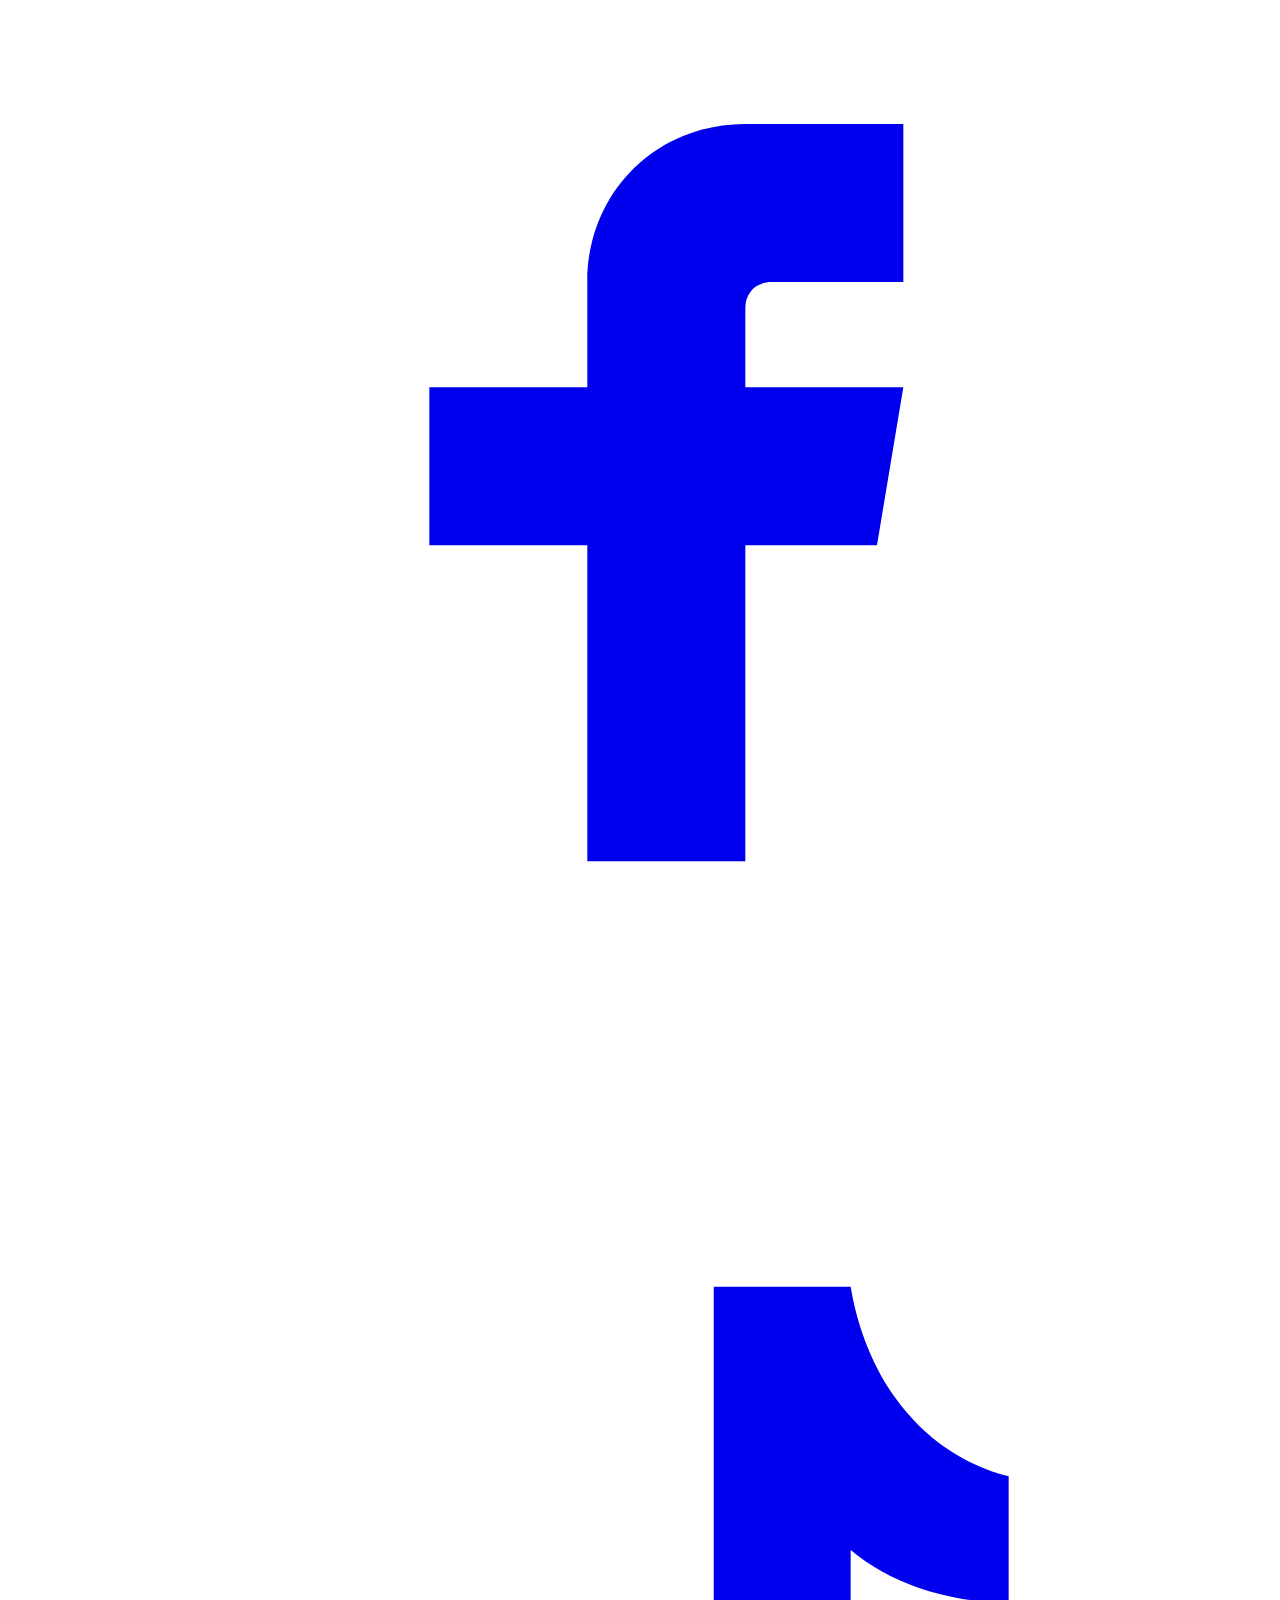
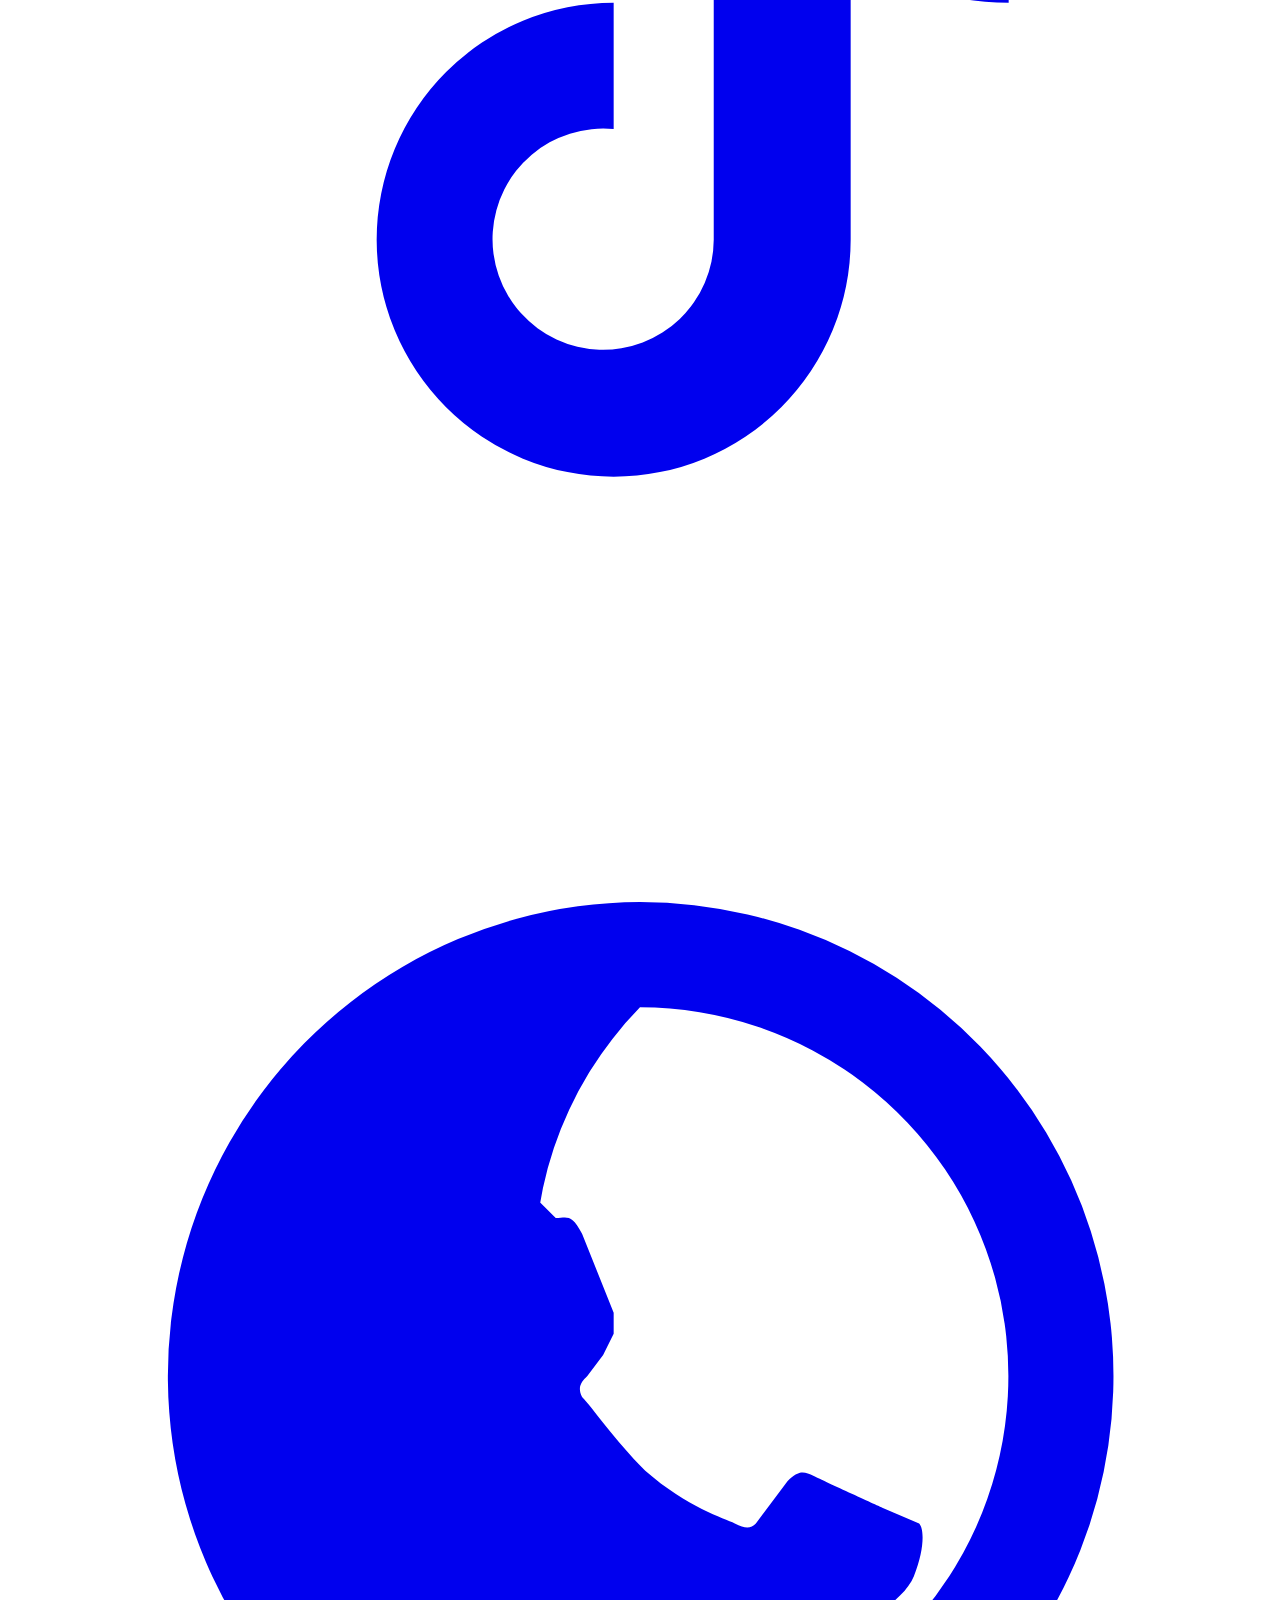
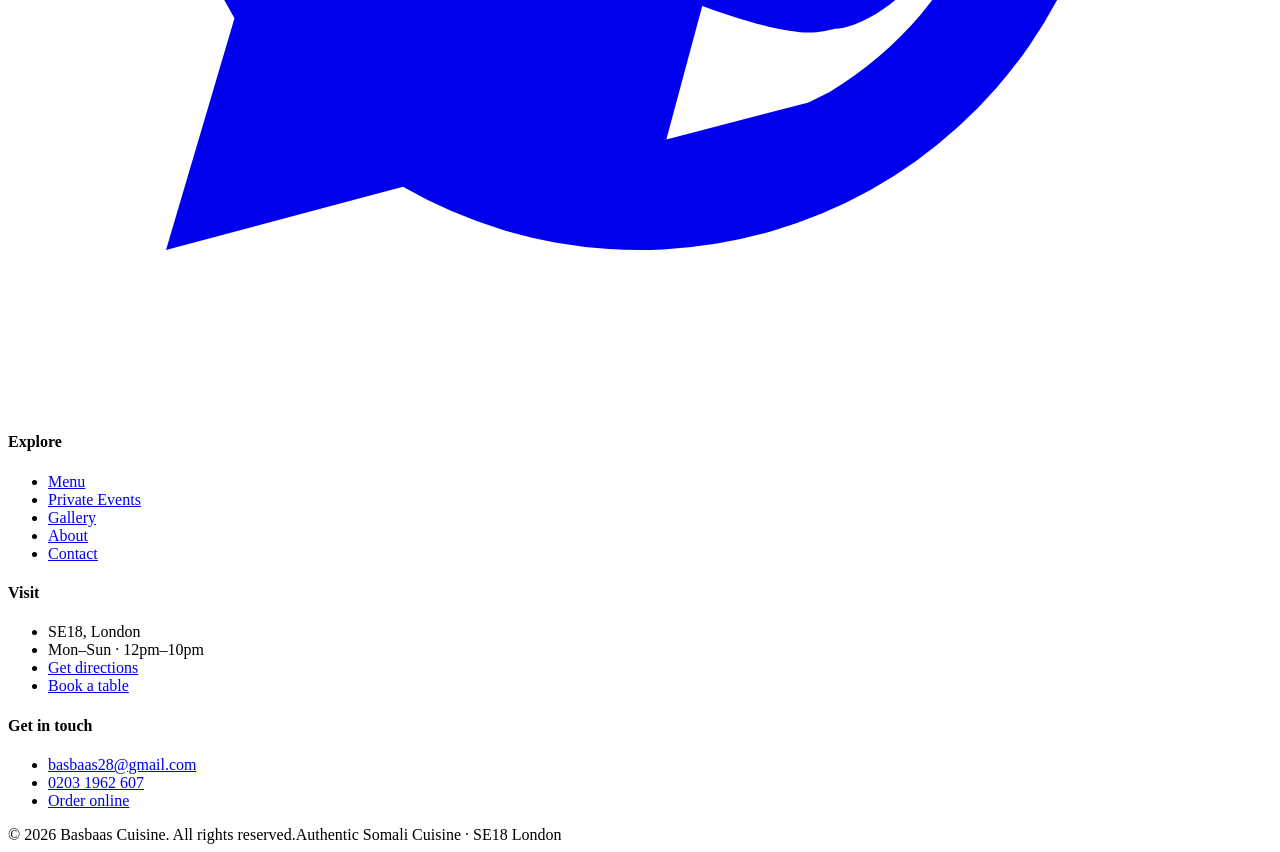
==== commit 144a200a: "Add Masul forms widget — orders/bookings/appointments/reviews wired to shared backend Co-Authored-By" ====
--- a/index.html
+++ b/index.html
@@ -279,5 +279,13 @@
 </footer>
 
 <script src="assets/basbaas.js"></script>
+<!-- masul:start -->
+<script>
+window.MASUL_SITE_ID="basbaas-cuisine";
+window.MASUL_ACCENT="#e8642f";
+window.MASUL_MENU=[{"cat":"Light Bites","name":"Basbaas Liver","price":7},{"cat":"Light Bites","name":"Basbaas Egg Omelet","price":6},{"cat":"Light Bites","name":"Masoub","price":7},{"cat":"Mains","name":"Marinated Quarter Chicken","price":9},{"cat":"Mains","name":"Chicken Suqaar","price":9},{"cat":"Mains","name":"Salmon Special","price":11},{"cat":"Mains","name":"Kingfish Special","price":11},{"cat":"Desserts","name":"Date Cake","price":4},{"cat":"Desserts","name":"Milk Cake","price":4}];
+</script>
+<script src="masul-widget.js" defer></script>
+<!-- masul:end -->
 </body>
 </html>
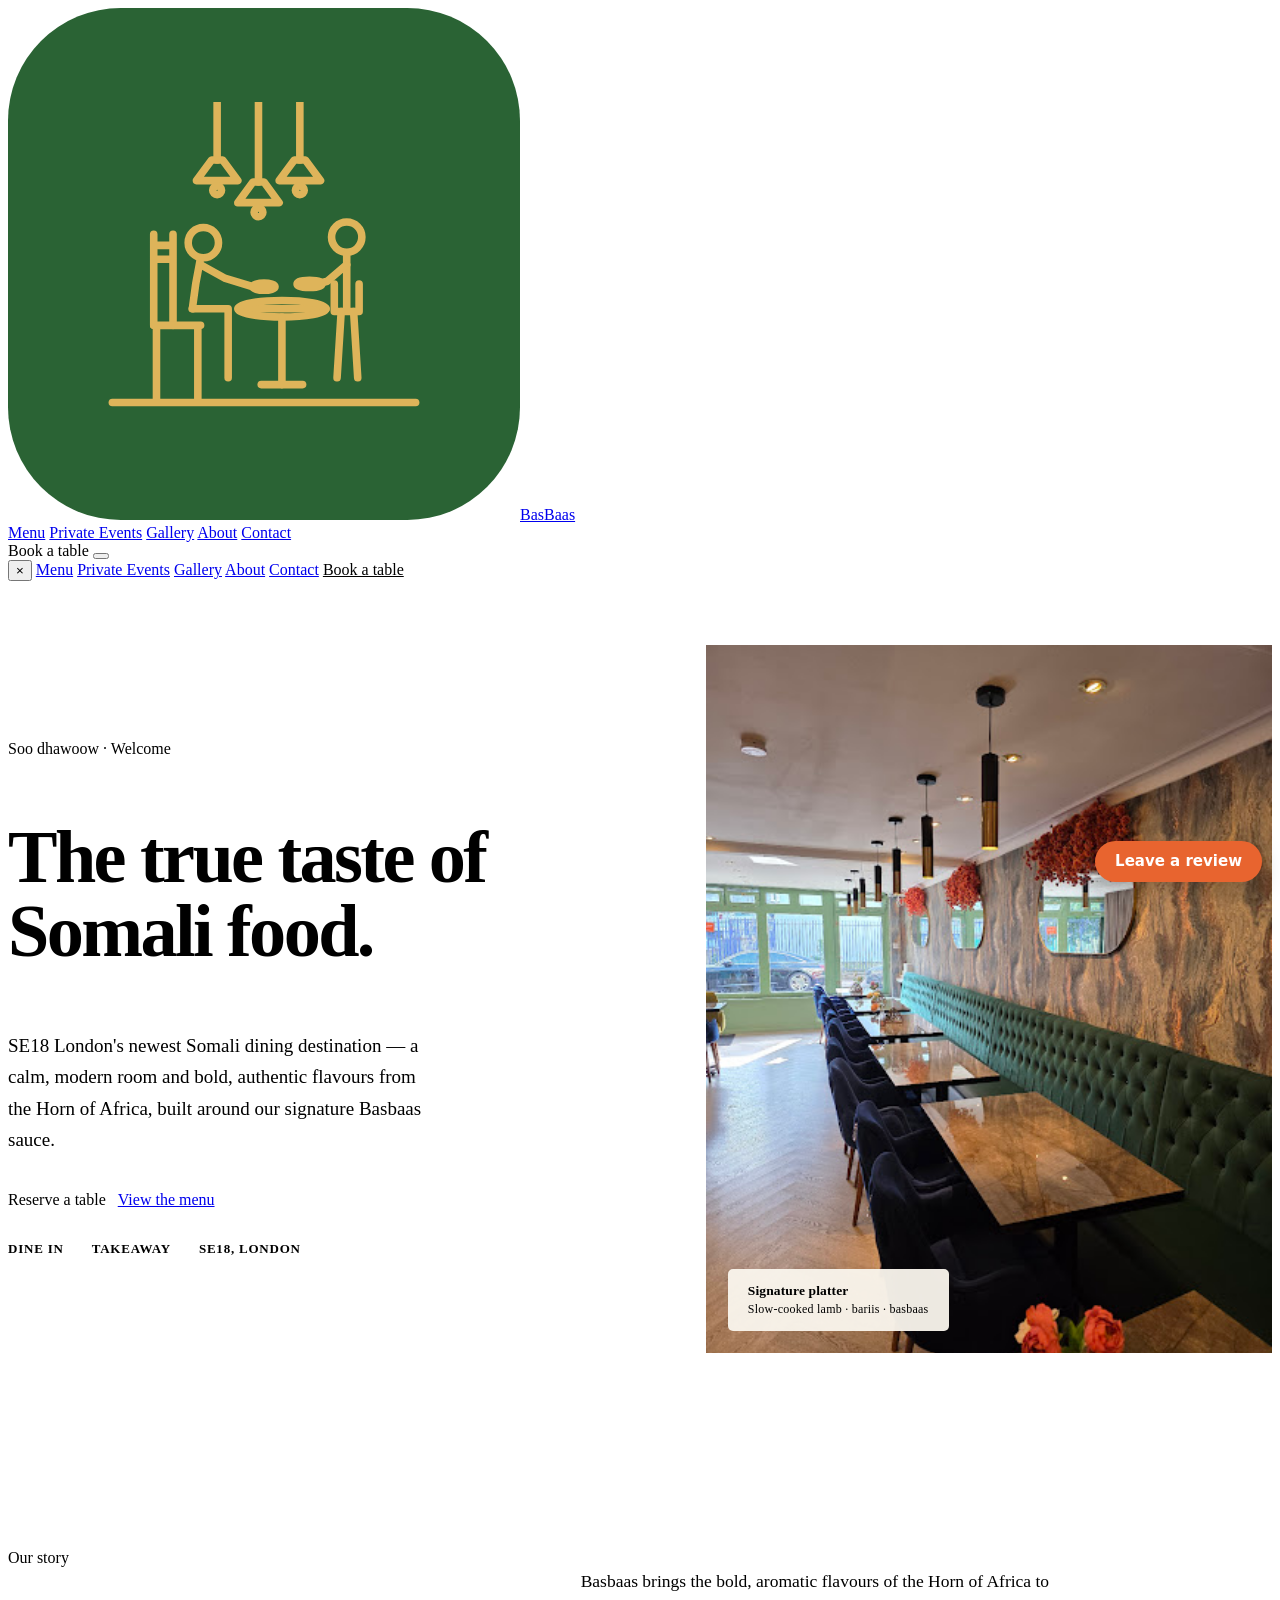
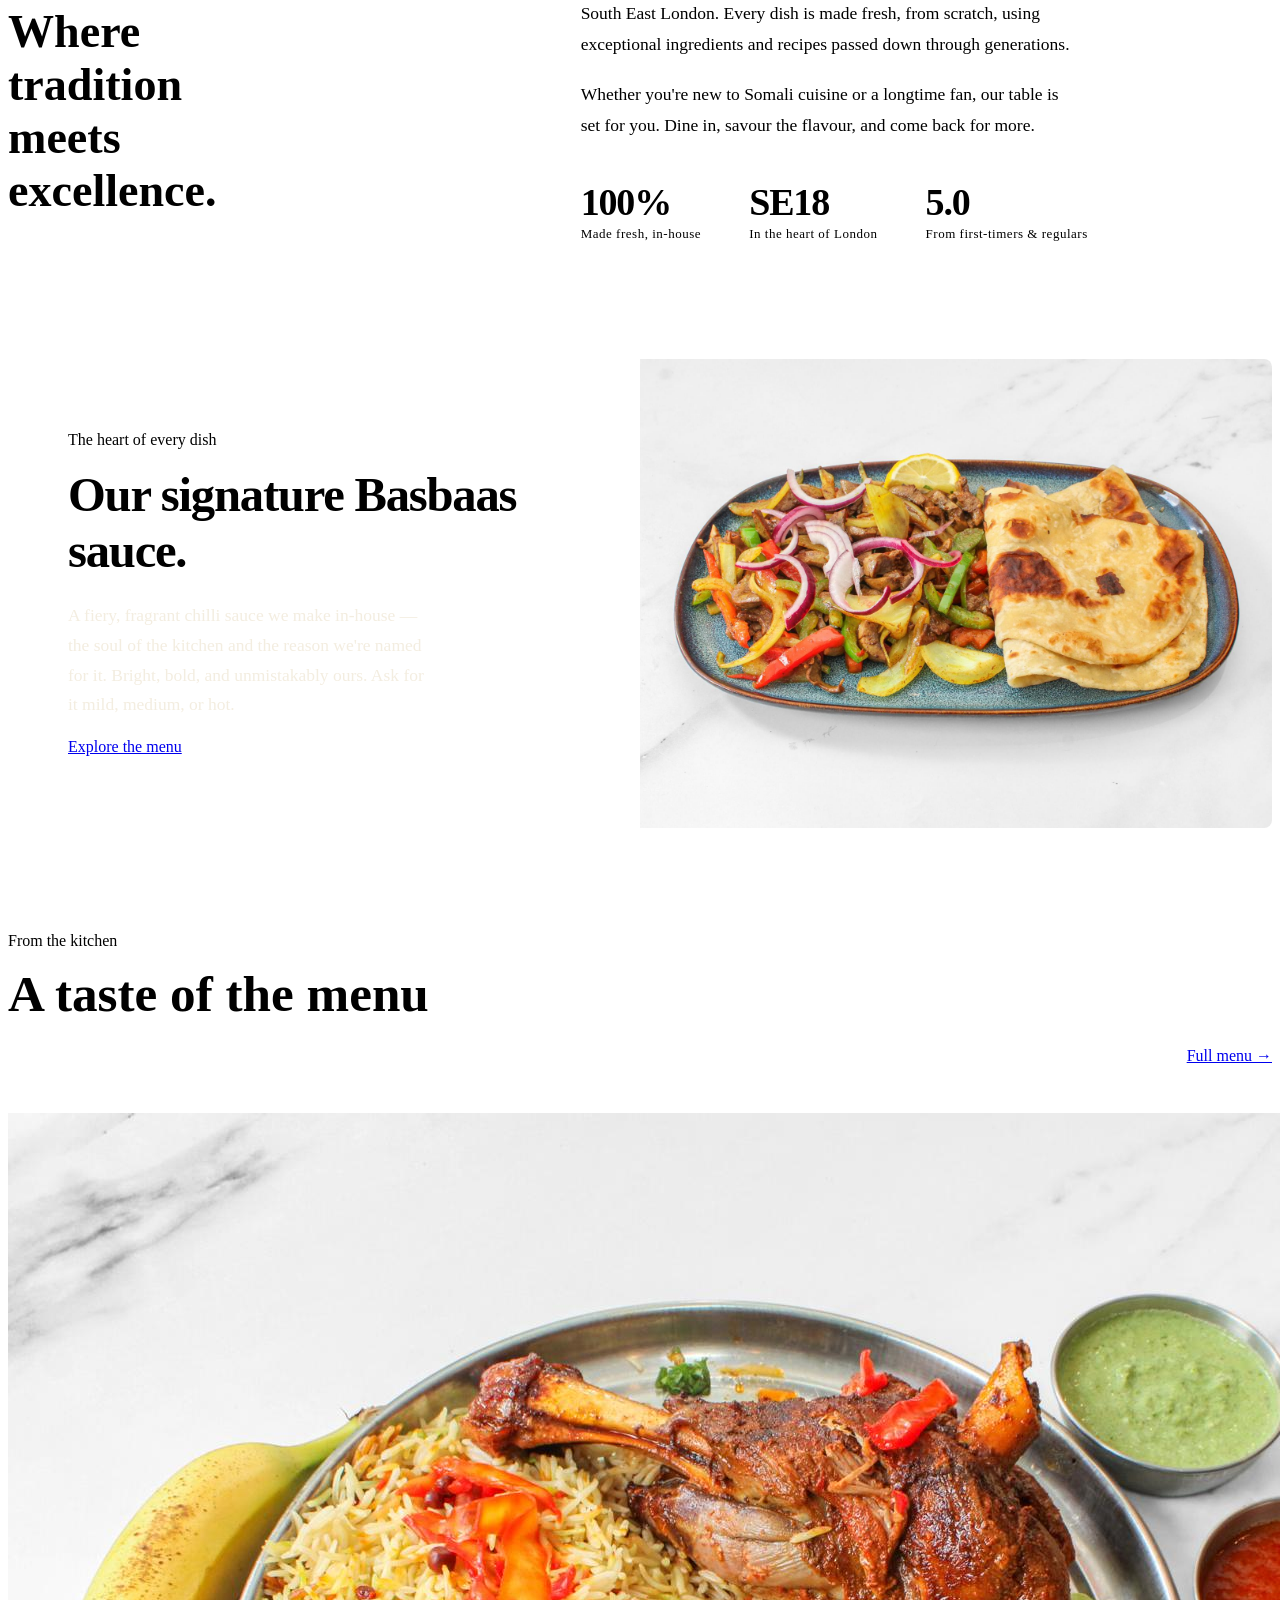
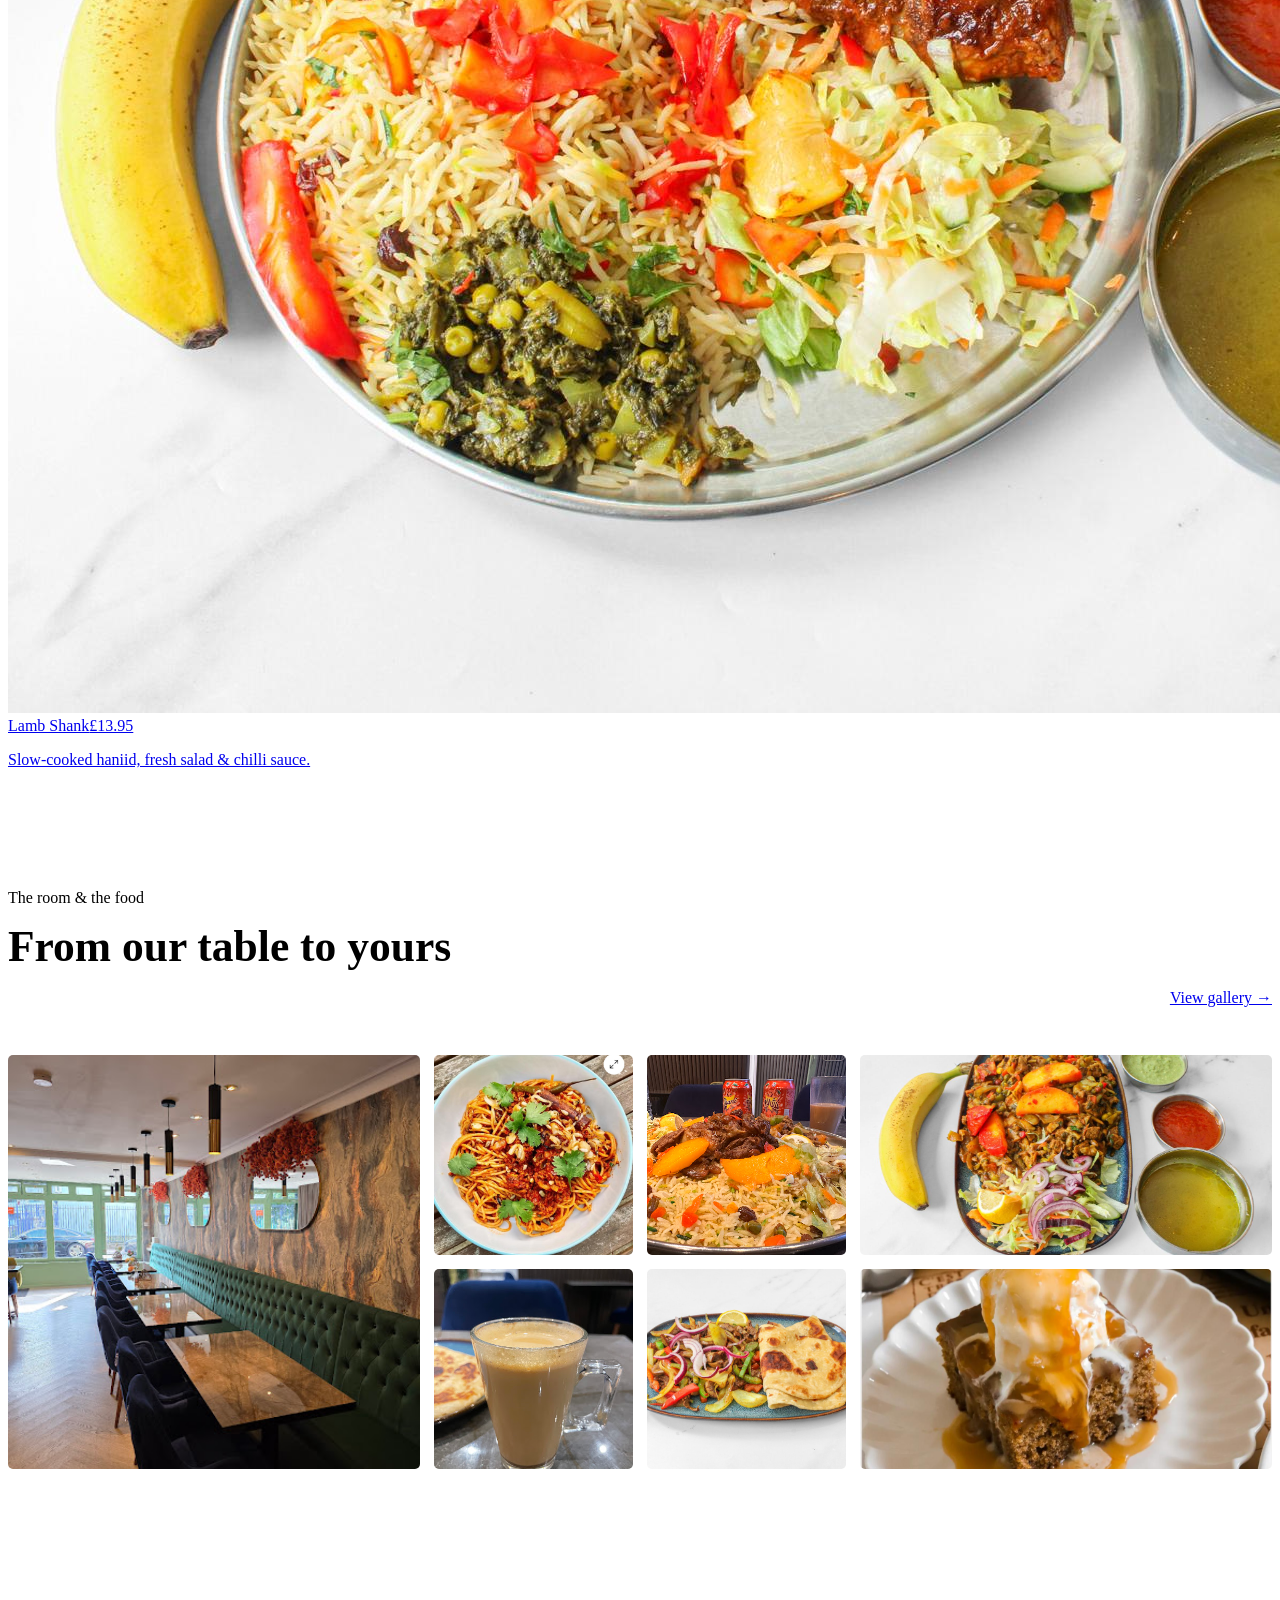
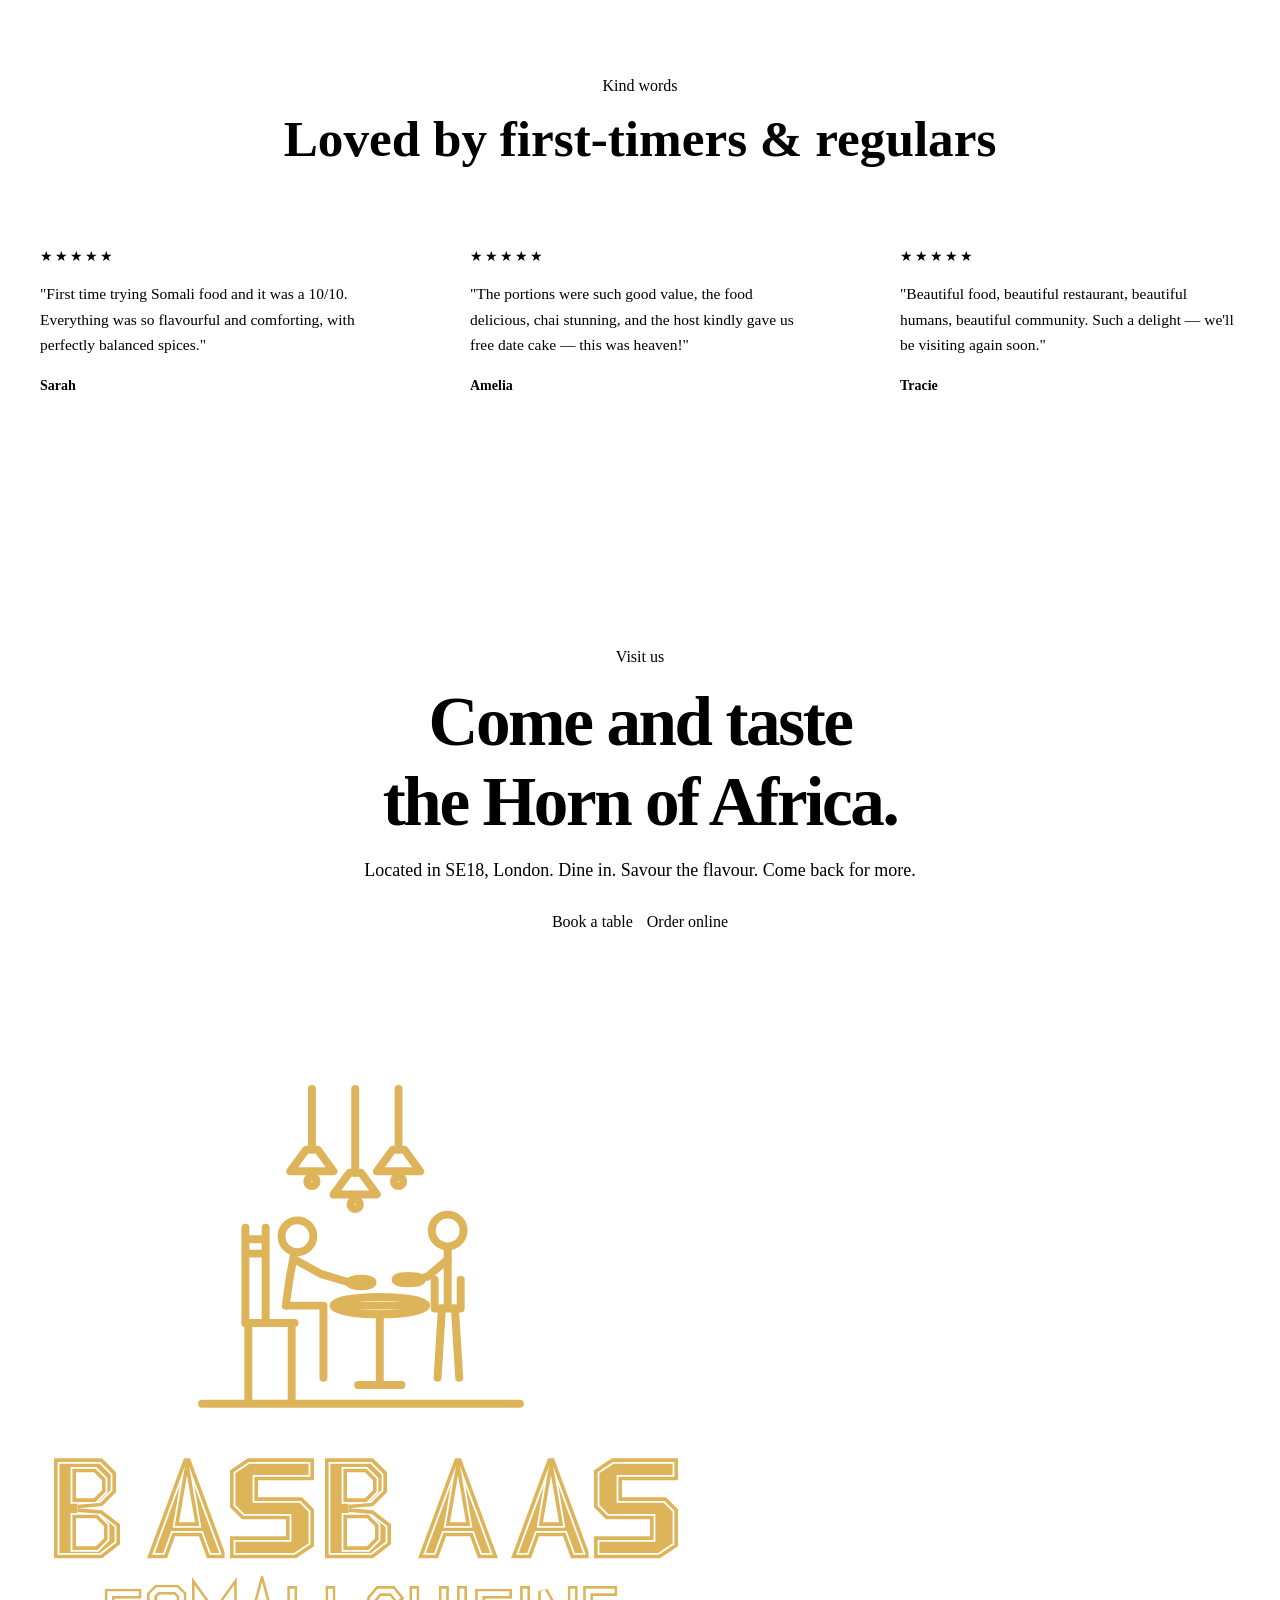
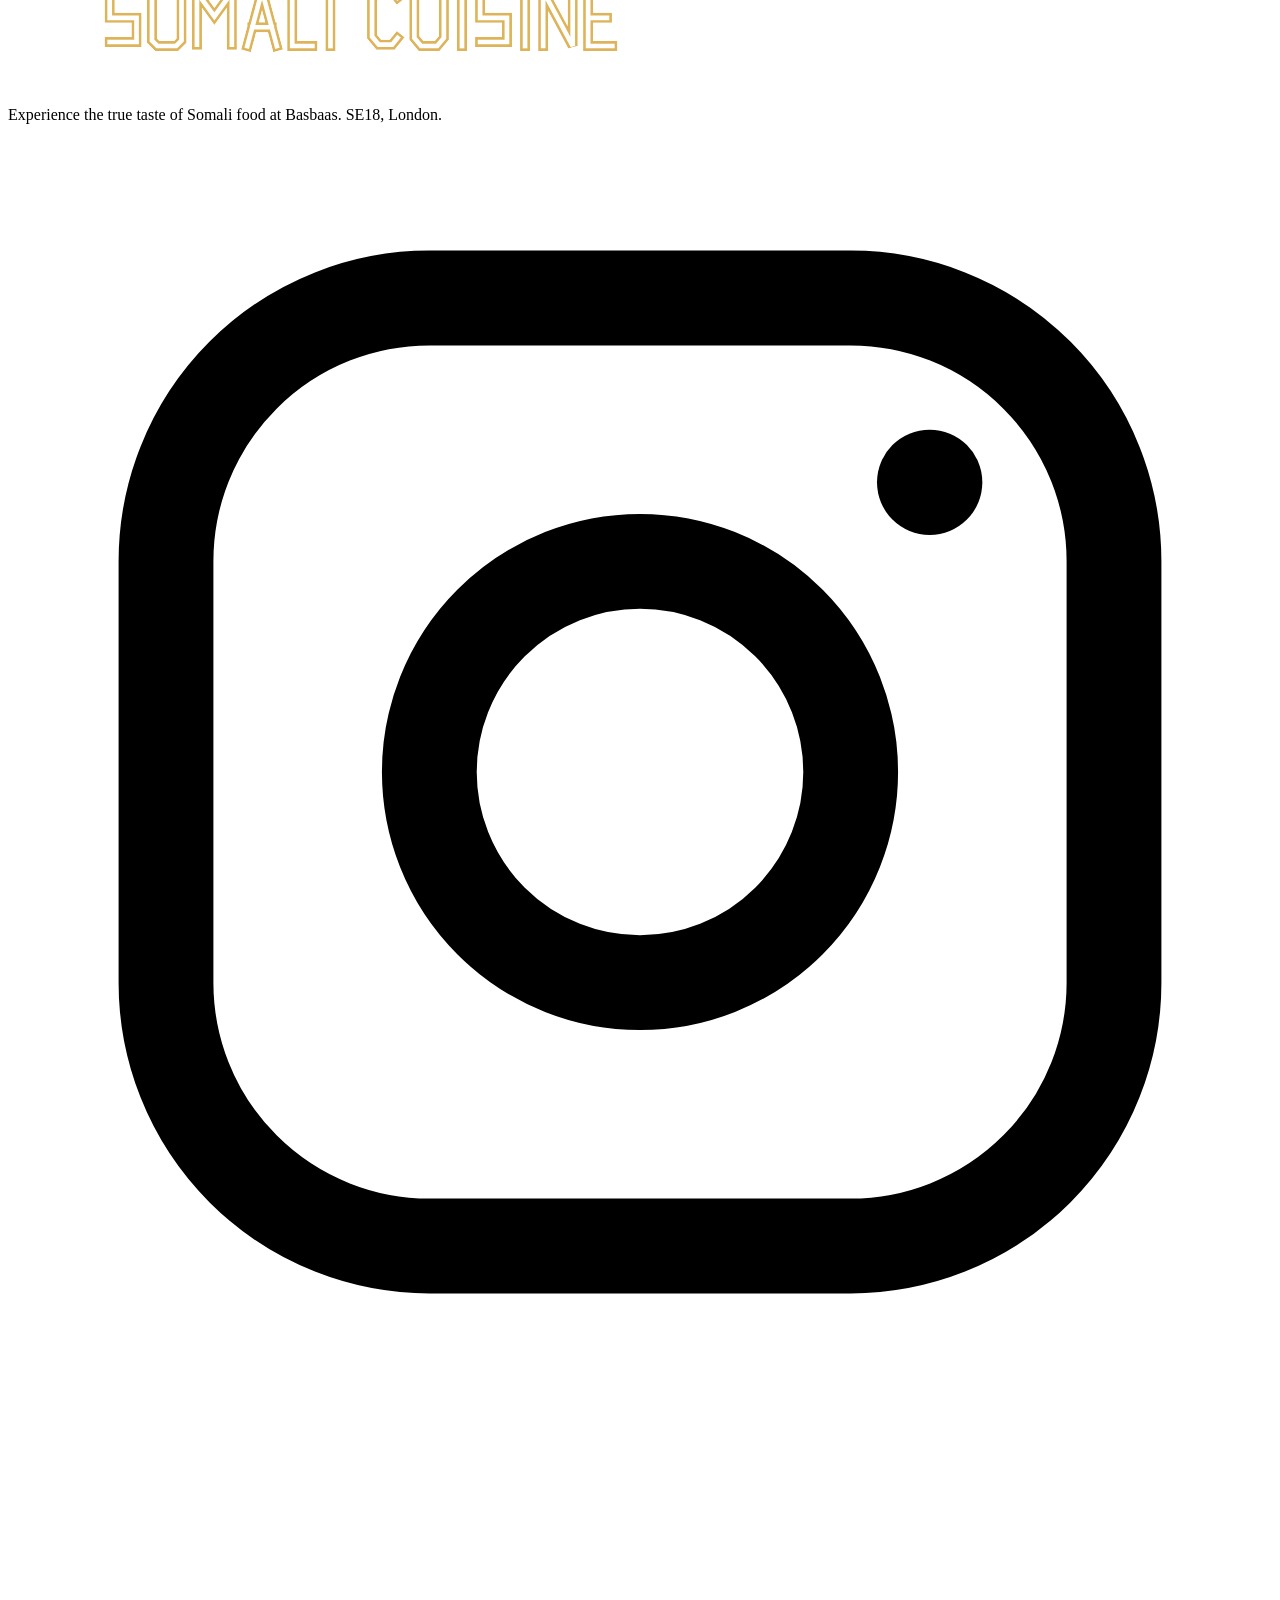
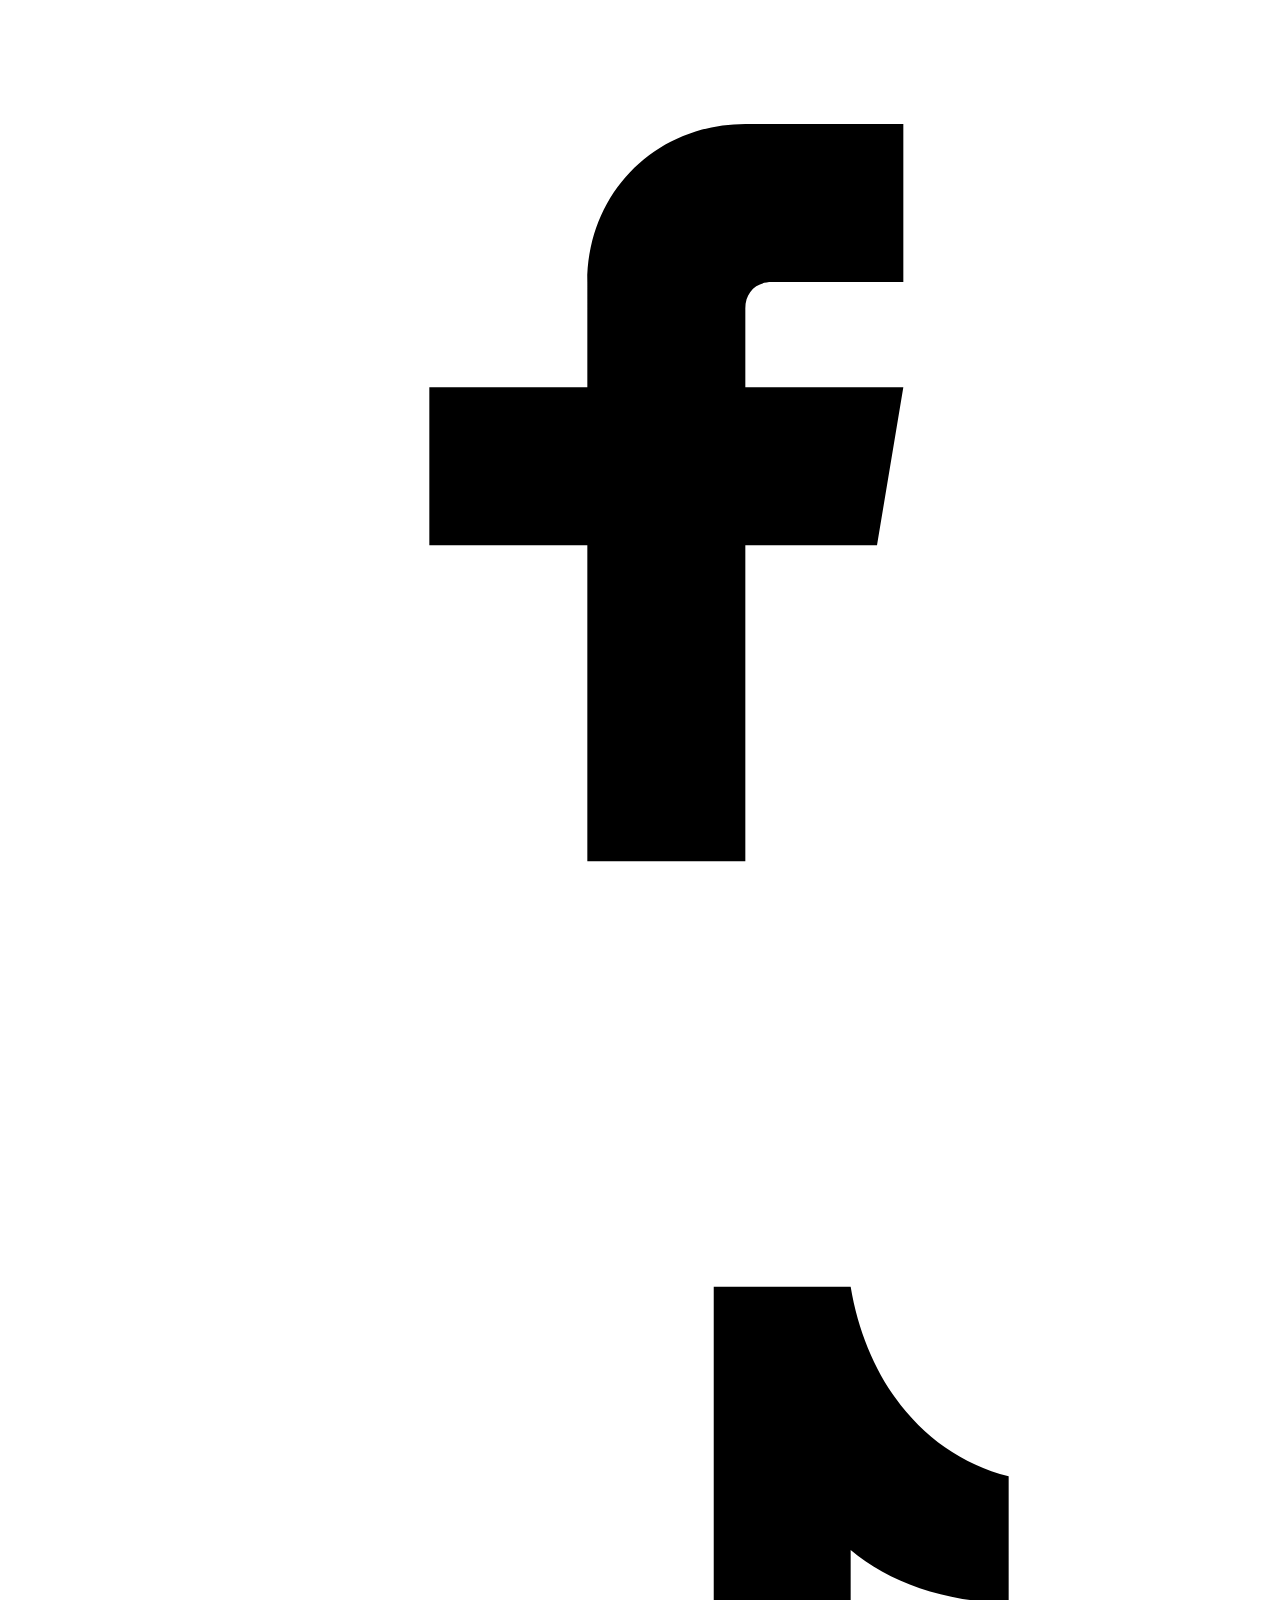
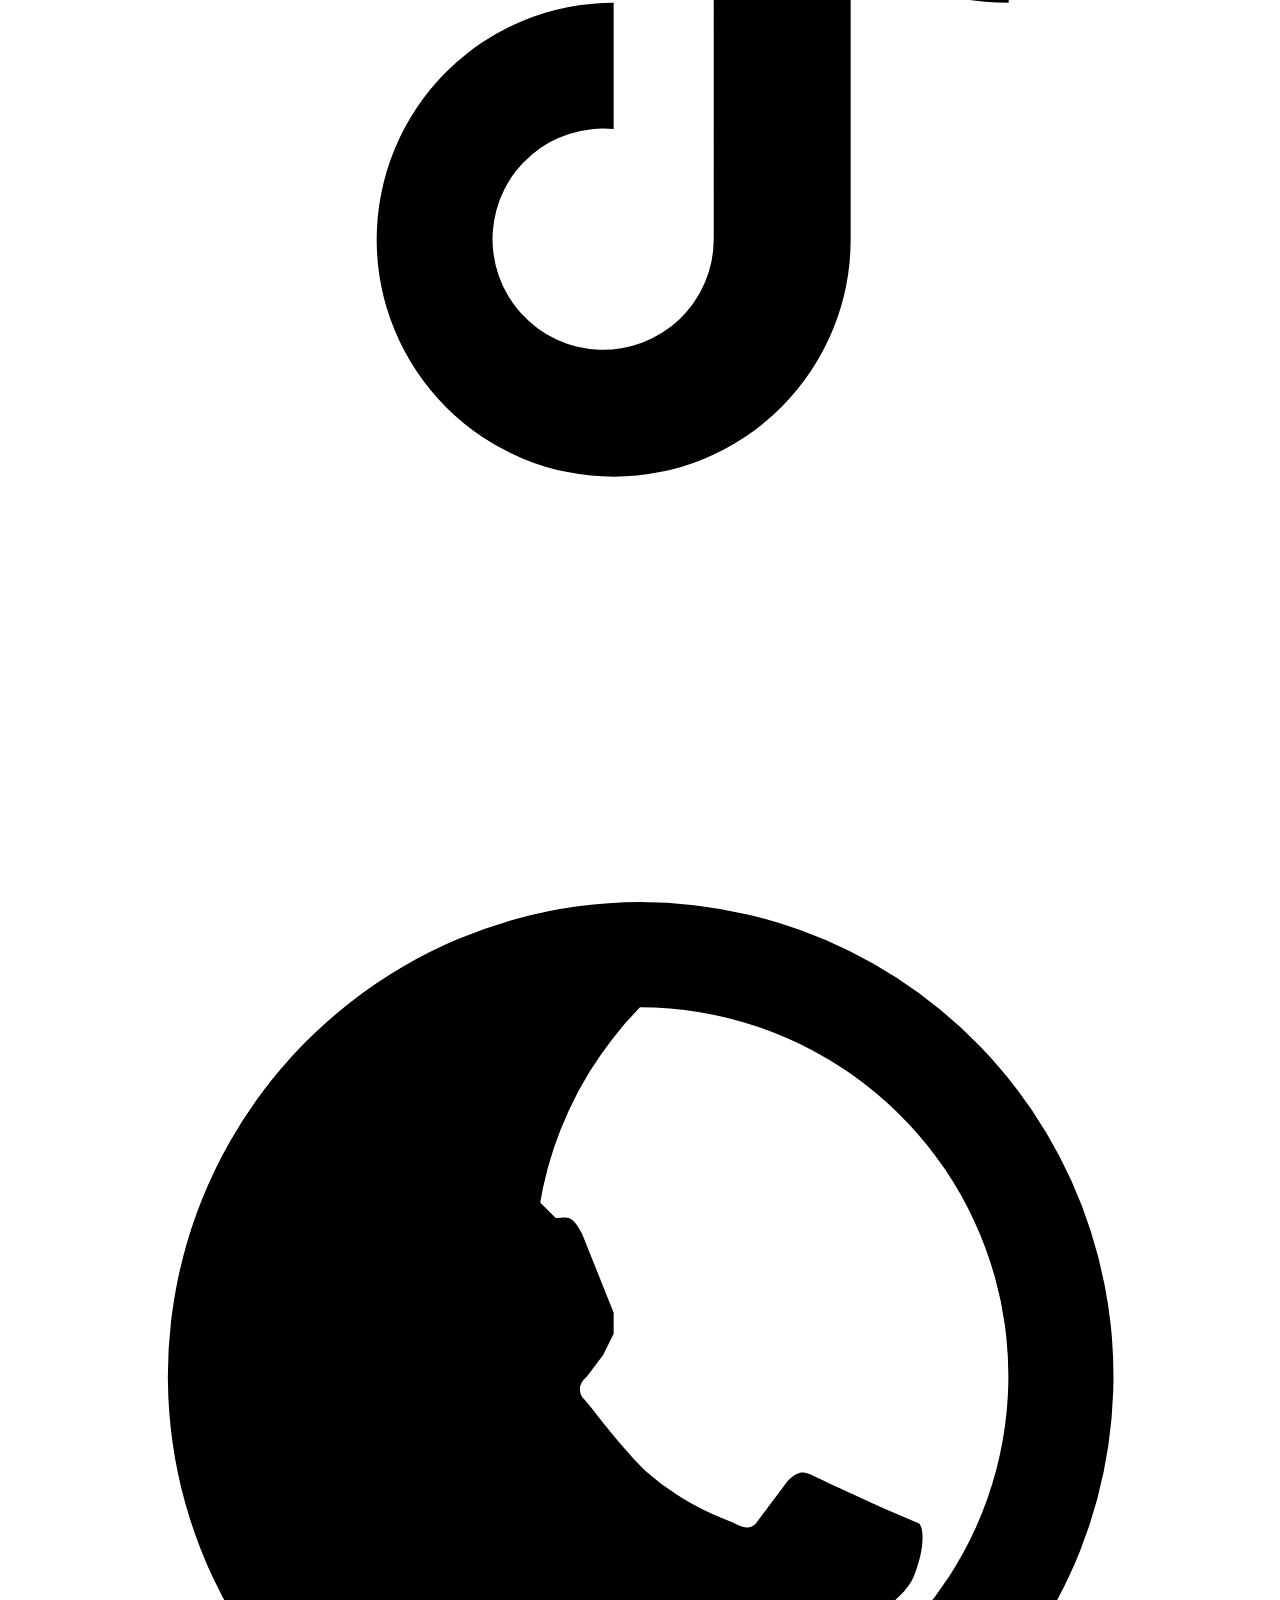
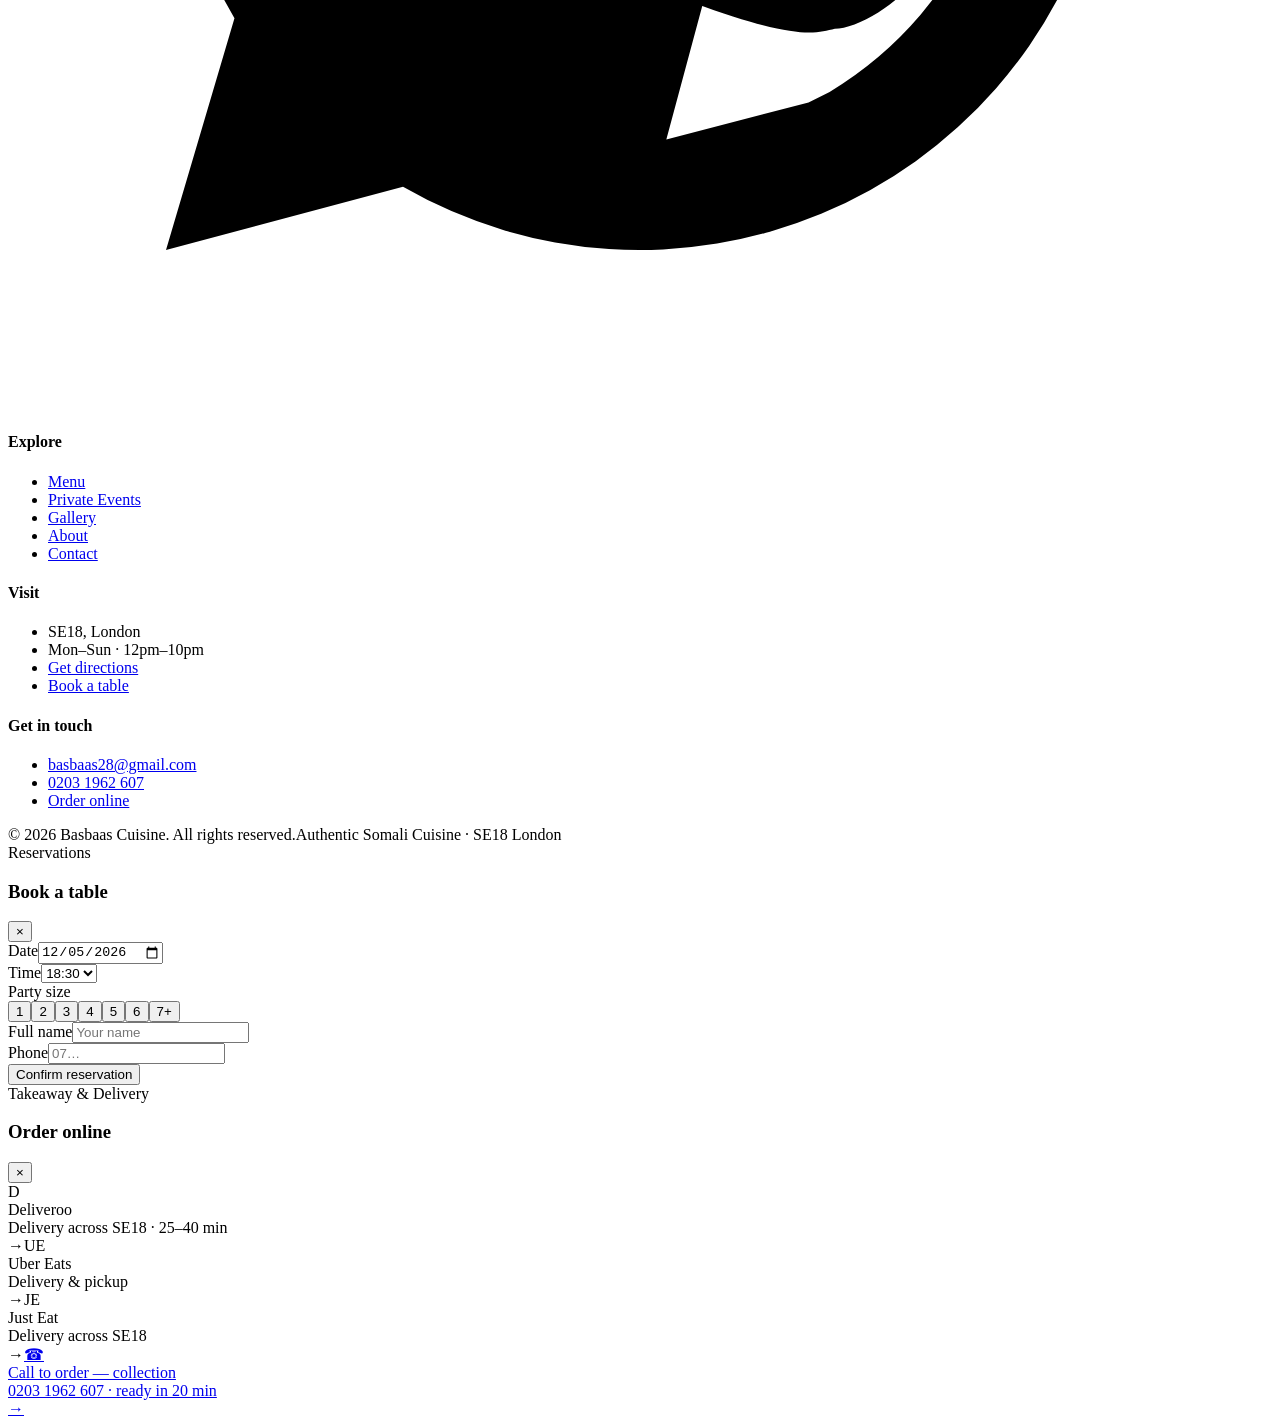
==== commit 829dcc7e: "fix: correct BasBaas enquiries, metadata, and assets" ====
--- a/index.html
+++ b/index.html
@@ -264,10 +264,10 @@
         <img class="foot-logo" src="assets/brand/basbaas-stacked-transparent.svg" alt="BasBaas — Authentic Somali Cuisine" loading="lazy" decoding="async">
         <p>Experience the true taste of Somali food at Basbaas. SE18, London.</p>
         <div class="foot-social">
-          <a href="#" aria-label="Instagram"><svg viewBox="0 0 24 24" fill="none" stroke="currentColor" stroke-width="1.8"><rect x="3" y="3" width="18" height="18" rx="5"/><circle cx="12" cy="12" r="4"/><circle cx="17.5" cy="6.5" r="1" fill="currentColor" stroke="none"/></svg></a>
-          <a href="#" aria-label="Facebook"><svg viewBox="0 0 24 24" fill="currentColor"><path d="M14 9h3V6h-3c-1.7 0-3 1.3-3 3v2H8v3h3v6h3v-6h2.5l.5-3H14V9.5c0-.3.2-.5.5-.5z"/></svg></a>
-          <a href="#" aria-label="TikTok"><svg viewBox="0 0 24 24" fill="currentColor"><path d="M16 4c.3 1.8 1.4 3.2 3 3.6V10c-1.2 0-2.3-.4-3-1v5.5A4.5 4.5 0 1 1 11.5 10v2.4a2.1 2.1 0 1 0 1.9 2.1V4H16z"/></svg></a>
-          <a href="#" aria-label="WhatsApp"><svg viewBox="0 0 24 24" fill="currentColor"><path d="M12 3a9 9 0 0 0-7.7 13.6L3 21l4.5-1.2A9 9 0 1 0 12 3zm0 2a7 7 0 0 1 3.6 13l-.4.2-2.7.7.7-2.6.2-.4A7 7 0 0 1 12 5zm-2.3 3.3c-.2 0-.5.1-.7.4-.2.3-.8.8-.8 1.9s.8 2.2.9 2.3c.1.2 1.6 2.5 3.9 3.4 1.9.7 2.3.6 2.7.5.4 0 1.3-.5 1.5-1 .2-.5.2-.9.1-1l-.7-.3s-1.1-.5-1.3-.6c-.2-.1-.3-.1-.5.1l-.6.8c-.1.1-.2.1-.4 0-.2-.1-.9-.3-1.7-1-.6-.6-1-1.2-1.2-1.4-.1-.2 0-.3.1-.4l.3-.4.2-.4v-.4l-.6-1.5c-.2-.4-.3-.3-.5-.3z"/></svg></a>
+          <a aria-label="Instagram" aria-disabled="true" tabindex="-1"><svg viewBox="0 0 24 24" fill="none" stroke="currentColor" stroke-width="1.8"><rect x="3" y="3" width="18" height="18" rx="5"/><circle cx="12" cy="12" r="4"/><circle cx="17.5" cy="6.5" r="1" fill="currentColor" stroke="none"/></svg></a>
+          <a aria-label="Facebook" aria-disabled="true" tabindex="-1"><svg viewBox="0 0 24 24" fill="currentColor"><path d="M14 9h3V6h-3c-1.7 0-3 1.3-3 3v2H8v3h3v6h3v-6h2.5l.5-3H14V9.5c0-.3.2-.5.5-.5z"/></svg></a>
+          <a aria-label="TikTok" aria-disabled="true" tabindex="-1"><svg viewBox="0 0 24 24" fill="currentColor"><path d="M16 4c.3 1.8 1.4 3.2 3 3.6V10c-1.2 0-2.3-.4-3-1v5.5A4.5 4.5 0 1 1 11.5 10v2.4a2.1 2.1 0 1 0 1.9 2.1V4H16z"/></svg></a>
+          <a aria-label="WhatsApp" aria-disabled="true" tabindex="-1"><svg viewBox="0 0 24 24" fill="currentColor"><path d="M12 3a9 9 0 0 0-7.7 13.6L3 21l4.5-1.2A9 9 0 1 0 12 3zm0 2a7 7 0 0 1 3.6 13l-.4.2-2.7.7.7-2.6.2-.4A7 7 0 0 1 12 5zm-2.3 3.3c-.2 0-.5.1-.7.4-.2.3-.8.8-.8 1.9s.8 2.2.9 2.3c.1.2 1.6 2.5 3.9 3.4 1.9.7 2.3.6 2.7.5.4 0 1.3-.5 1.5-1 .2-.5.2-.9.1-1l-.7-.3s-1.1-.5-1.3-.6c-.2-.1-.3-.1-.5.1l-.6.8c-.1.1-.2.1-.4 0-.2-.1-.9-.3-1.7-1-.6-.6-1-1.2-1.2-1.4-.1-.2 0-.3.1-.4l.3-.4.2-.4v-.4l-.6-1.5c-.2-.4-.3-.3-.5-.3z"/></svg></a>
         </div>
       </div>
       <div><h4>Explore</h4><ul><li><a href="menu.html">Menu</a></li><li><a href="private-events.html">Private Events</a></li><li><a href="gallery.html">Gallery</a></li><li><a href="about.html">About</a></li><li><a href="contact.html">Contact</a></li></ul></div>
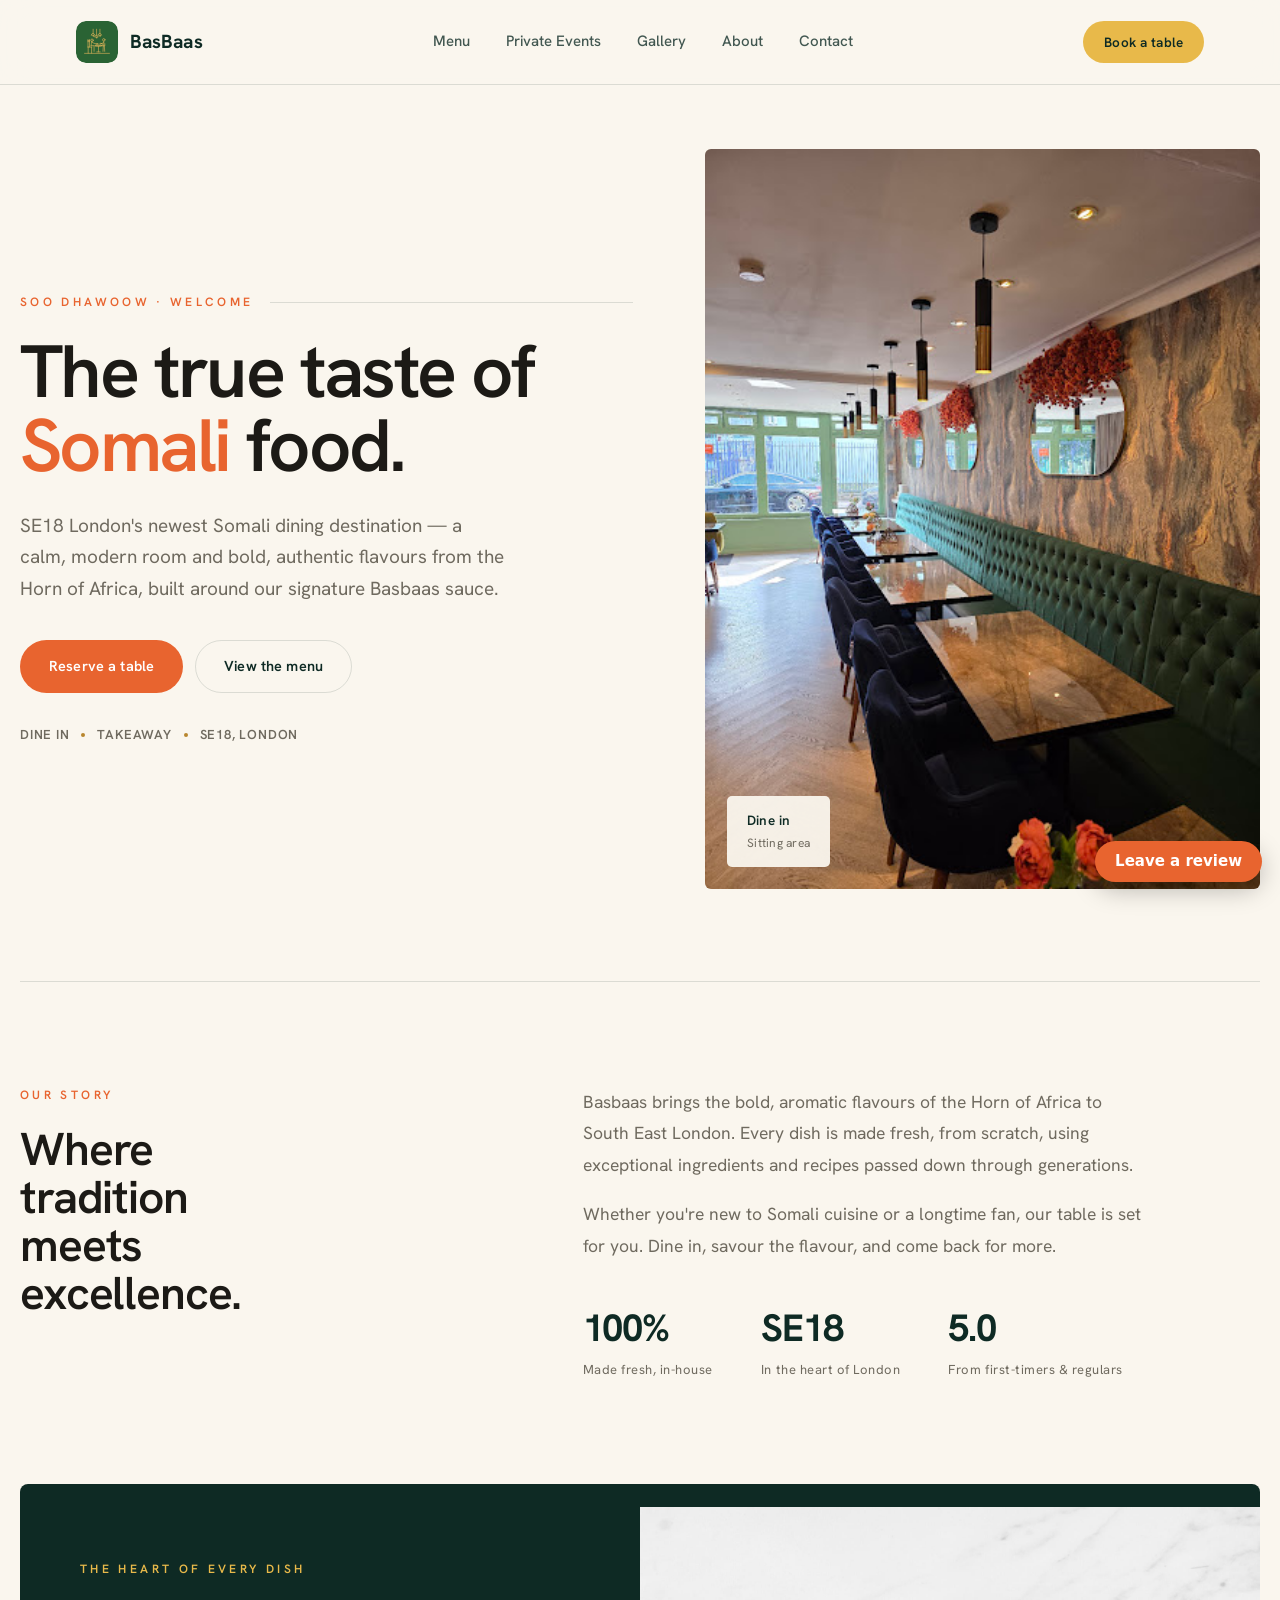
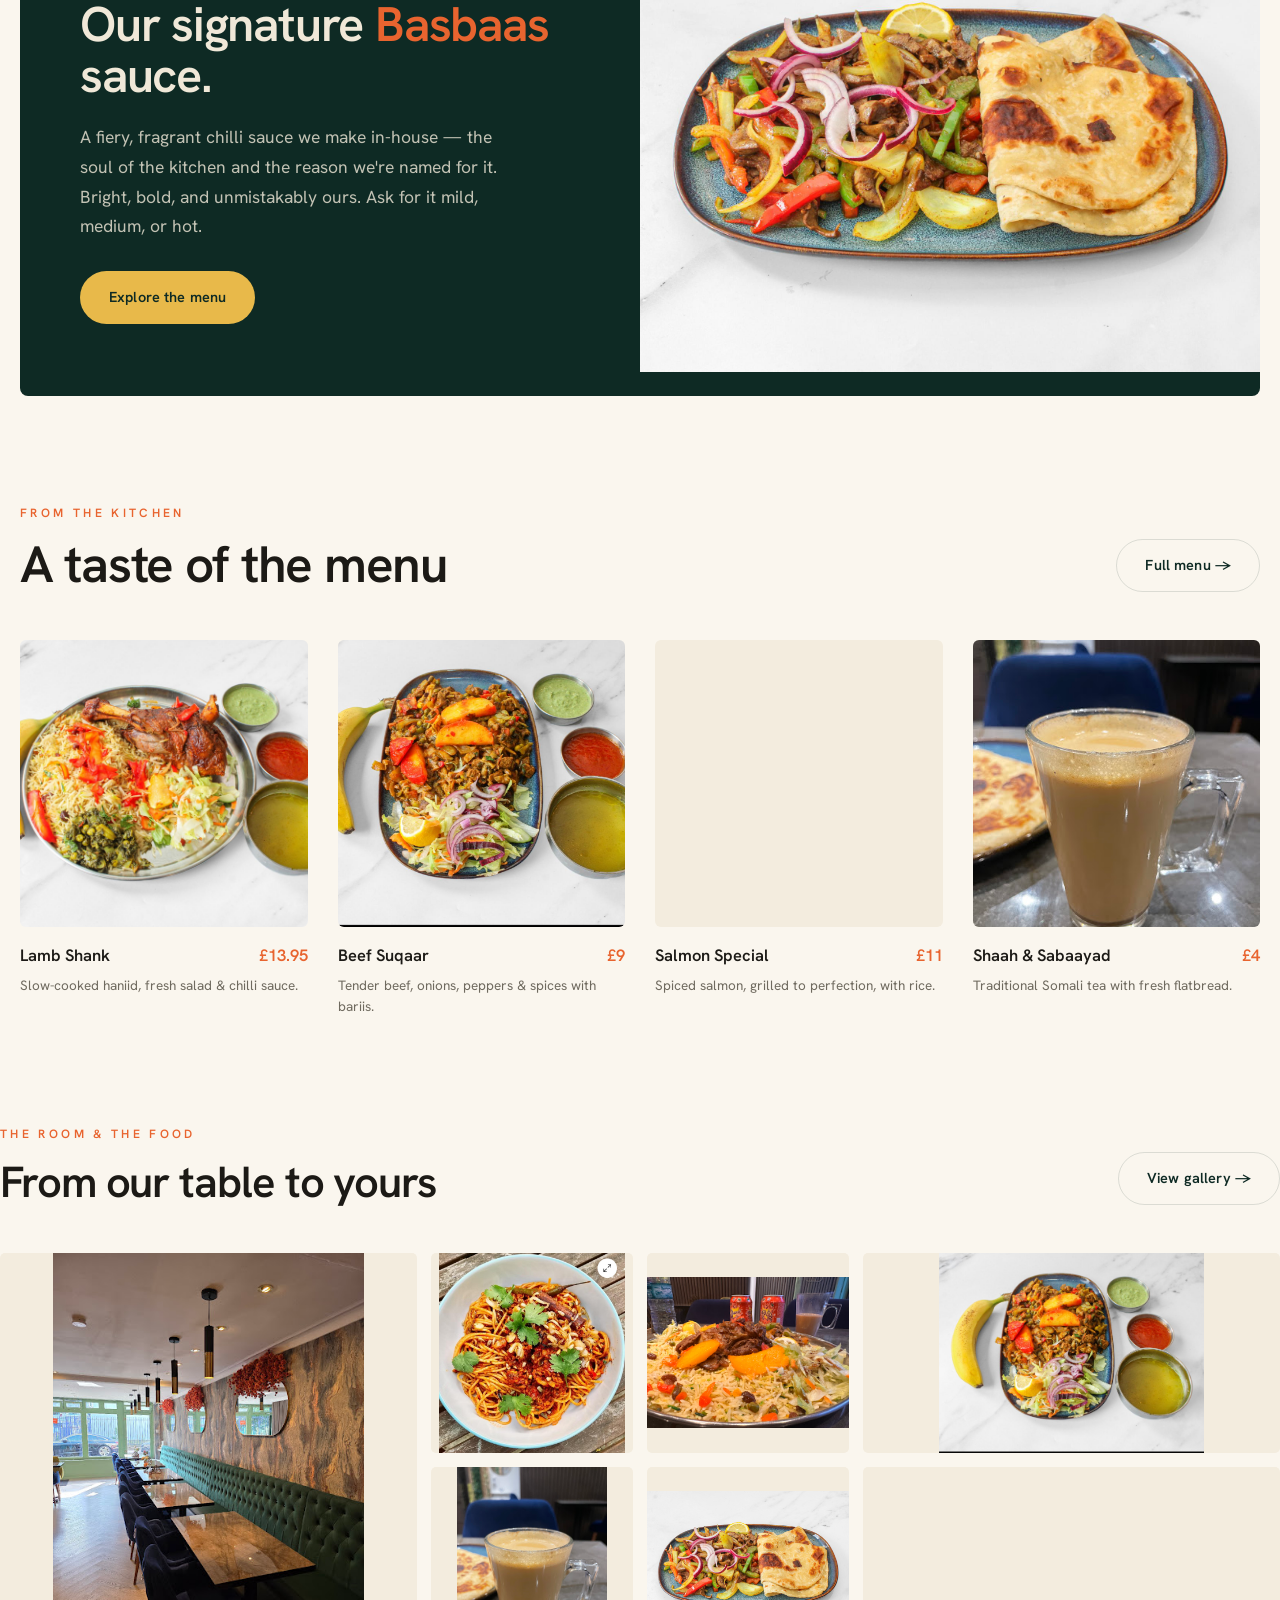
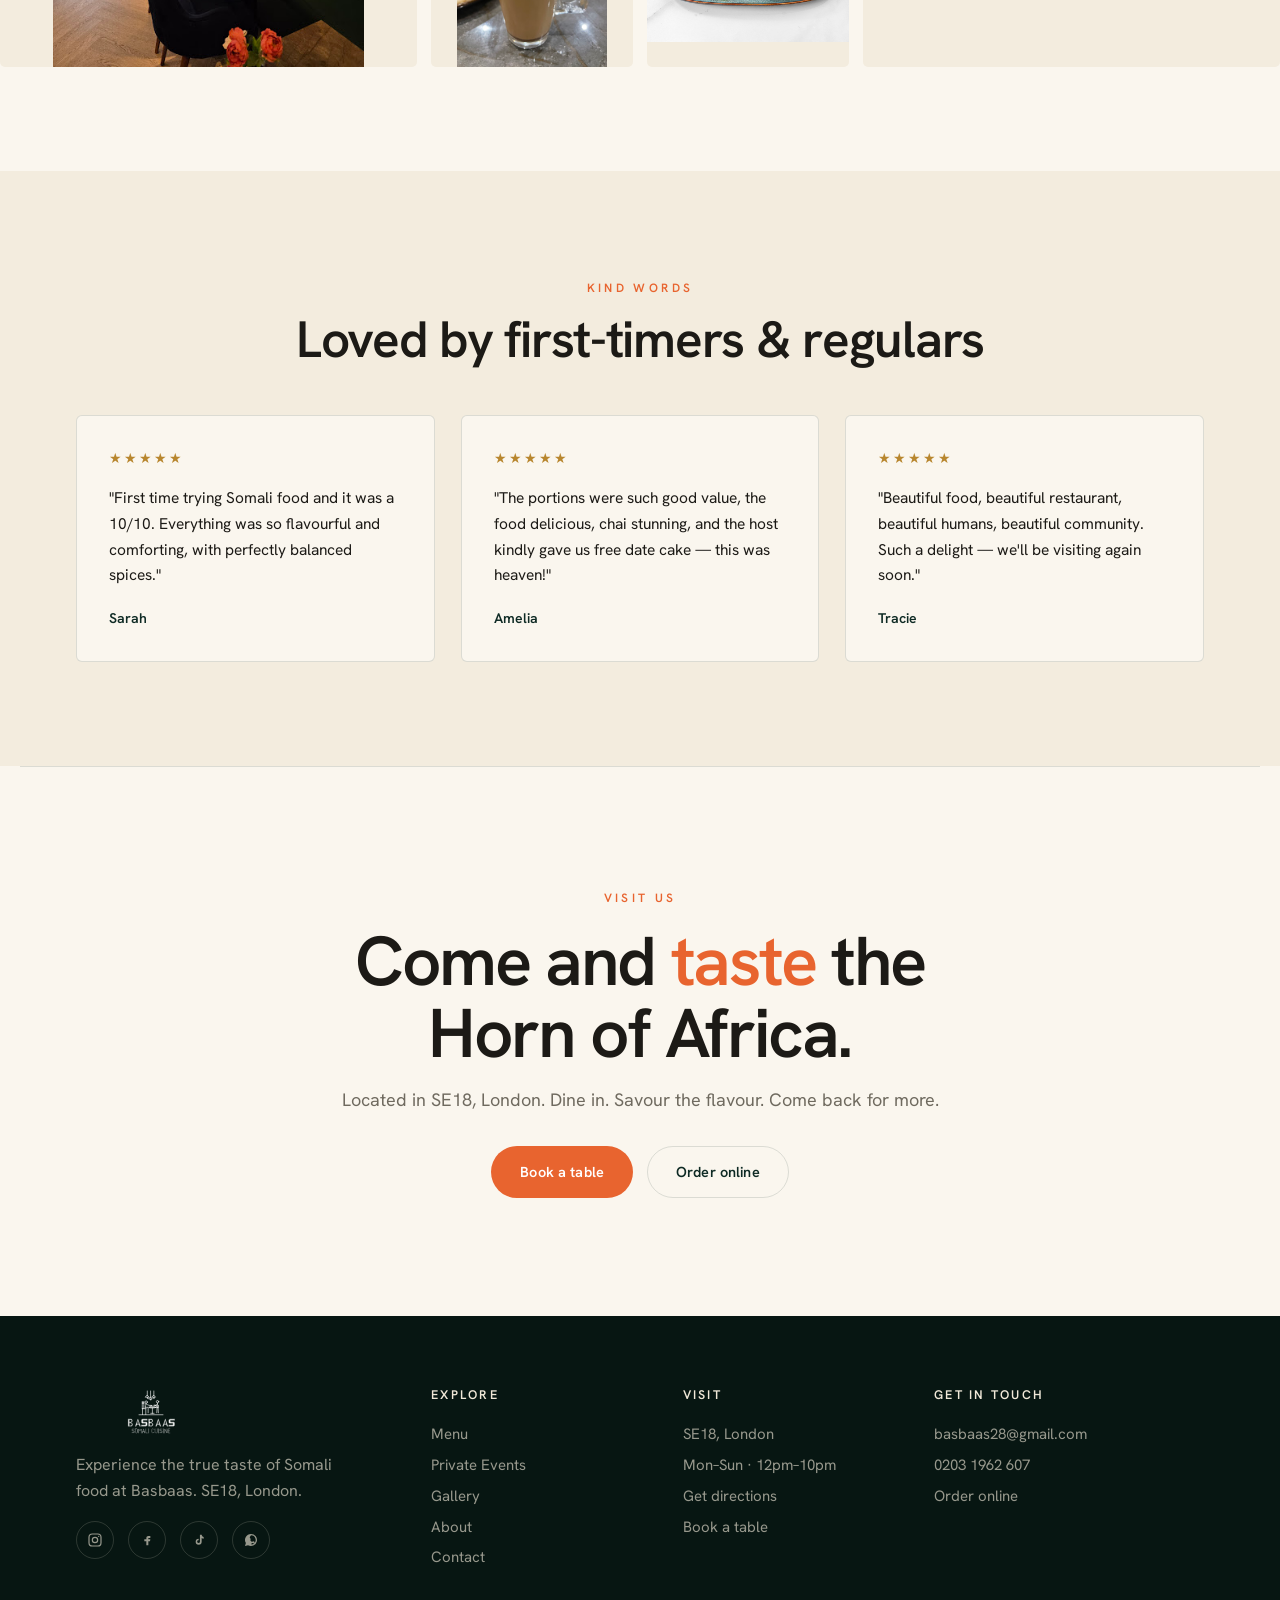
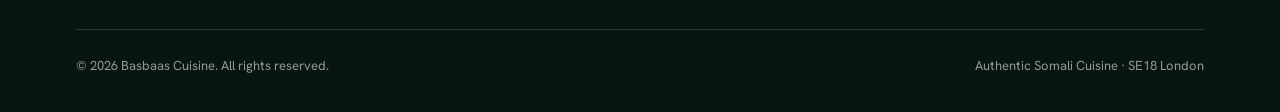
==== commit c52683d0: "Add og:image social thumbnail (1200x630) Co-Authored-By: Claude Fable 5 <noreply@anthropic.com>" ====
--- a/index.html
+++ b/index.html
@@ -22,8 +22,8 @@
   .q-hero .acts{margin-top:36px;display:flex;gap:12px;flex-wrap:wrap}
   .q-hero .hero-meta{margin-top:32px;display:flex;gap:12px;align-items:center;font-size:13px;color:var(--muted);letter-spacing:.06em;text-transform:uppercase;font-weight:600}
   .q-hero .hero-meta .dot{width:4px;height:4px;border-radius:50%;background:var(--gold)}
-  .q-hero-fig{position:relative;border-radius:var(--radius);overflow:hidden;aspect-ratio:4/5}
-  .q-hero-fig img{width:100%;height:100%;object-fit:cover}
+  .q-hero-fig{position:relative;border-radius:var(--radius);overflow:hidden;aspect-ratio:3/4;background:var(--paper-2)}
+  .q-hero-fig img{width:100%;height:100%;object-fit:contain}
   .hero-tag{position:absolute;left:22px;bottom:22px;background:rgba(250,246,238,.95);
     padding:14px 20px;border-radius:5px;font-size:13.5px;font-weight:600;color:var(--green);letter-spacing:.01em}
   .hero-tag span{display:block;font-weight:400;color:var(--muted);font-size:12px;margin-top:3px;letter-spacing:.02em}
@@ -46,7 +46,7 @@
   .sig-card-txt h2 .o{color:var(--orange)}
   .sig-card-txt p{color:rgba(240,232,216,.8);font-size:17.5px;line-height:1.7;max-width:42ch}
   .sig-card-img{position:relative;min-height:440px}
-  .sig-card-img img{position:absolute;inset:0;width:100%;height:100%;object-fit:cover}
+  .sig-card-img img{position:absolute;inset:0;width:100%;height:100%;object-fit:contain}
 
   /* ---- menu preview ---- */
   .menu-prev{padding:0 0 104px}
@@ -57,8 +57,8 @@
   /* ---- gallery teaser ---- */
   .gal-teaser{padding:0 0 104px}
   .gal-grid{display:grid;grid-template-columns:repeat(6,1fr);grid-auto-rows:200px;gap:14px}
-  .gal-grid a{overflow:hidden;border-radius:5px;display:block}
-  .gal-grid img{width:100%;height:100%;object-fit:cover;transition:transform .7s var(--ease)}
+  .gal-grid a{overflow:hidden;border-radius:5px;display:block;background:var(--paper-2)}
+  .gal-grid img{width:100%;height:100%;object-fit:contain;transition:transform .7s var(--ease)}
   .gal-grid a:hover img{transform:scale(1.06)}
   .gal-grid .w2{grid-column:span 2}.gal-grid .h2{grid-row:span 2}
 
@@ -96,11 +96,8 @@
 <meta property="og:description" content="BasBaas Cuisine — authentic Somali food in SE18 London. Bold flavours from the Horn of Africa built around our signature Basbaas sauce.">
 <meta property="og:url" content="https://basbaas-cuisine-site.vercel.app/">
 <meta property="og:locale" content="en_GB">
-<meta property="og:image" content="https://basbaas-cuisine-site.vercel.app/assets/img/PHOTO-2026-01-10-17-43-36-3.jpg">
-<meta name="twitter:card" content="summary_large_image">
 <meta name="twitter:title" content="BasBaas Cuisine — Authentic Somali Food · SE18 London">
 <meta name="twitter:description" content="BasBaas Cuisine — authentic Somali food in SE18 London. Bold flavours from the Horn of Africa built around our signature Basbaas sauce.">
-<meta name="twitter:image" content="https://basbaas-cuisine-site.vercel.app/assets/img/PHOTO-2026-01-10-17-43-36-3.jpg">
 <script type="application/ld+json">
 {
   "@context": "https://schema.org",
@@ -121,6 +118,11 @@
 }
 </script>
 <!-- seo:auto end -->
+<meta property="og:image" content="https://basbaas-cuisine-site.vercel.app/og-thumb.jpg" />
+<meta property="og:image:width" content="1200" />
+<meta property="og:image:height" content="630" />
+<meta name="twitter:card" content="summary_large_image" />
+<meta name="twitter:image" content="https://basbaas-cuisine-site.vercel.app/og-thumb.jpg" />
 </head>
 <body>
 
@@ -165,8 +167,8 @@
       <div class="hero-meta"><span>Dine in</span><span class="dot"></span><span>Takeaway</span><span class="dot"></span><span>SE18, London</span></div>
     </div>
     <div class="q-hero-fig reveal d1">
-      <img src="assets/img/basbaas-main.jpg" alt="Basbaas signature platter" loading="lazy" decoding="async">
-      <div class="hero-tag">Signature platter<span>Slow-cooked lamb · bariis · basbaas</span></div>
+      <img src="assets/img/basbaas-main.jpg" alt="Basbaas dining room seating area" loading="lazy" decoding="async">
+      <div class="hero-tag">Dine in<span>Sitting area</span></div>
     </div>
   </div>
 </section>
--- a/assets/basbaas.css
+++ b/assets/basbaas.css
@@ -0,0 +1,225 @@
+/* ===========================================================
+   BasBaas Cuisine — shared design system
+   Deep green · chilli orange · gold · cream  |  Hanken Grotesk
+   =========================================================== */
+:root{
+  --green:#0e2a24;
+  --green-deep:#071612;
+  --green-soft:#1a3b33;
+  --orange:#e8642f;
+  --orange-deep:#cf5222;
+  --gold:#b8862e;          /* gold on light backgrounds */
+  --gold-bright:#e8b94a;   /* gold on dark backgrounds */
+  --cream:#f0e8d8;
+  --paper:#faf6ee;
+  --paper-2:#f3ecde;
+  --ink:#1c1a16;
+  --muted:#6f6a5f;
+  --muted-dark:rgba(240,232,216,.62);
+  --line:rgba(14,42,36,.13);
+  --line-dark:rgba(240,232,216,.16);
+  --shadow:0 1px 3px rgba(14,42,36,.06), 0 18px 48px rgba(14,42,36,.09);
+  --radius:6px;
+  --maxw:1240px;
+  --ease:cubic-bezier(.4,.05,.1,1);
+}
+*{margin:0;padding:0;box-sizing:border-box}
+html{scroll-behavior:smooth}
+body{
+  font-family:'Hanken Grotesk',sans-serif;
+  background:var(--paper);color:var(--ink);
+  -webkit-font-smoothing:antialiased;line-height:1.55;font-weight:400;
+}
+img{display:block;max-width:100%}
+a{color:inherit;text-decoration:none}
+::selection{background:var(--orange);color:#fff}
+
+.wrap{max-width:var(--maxw);margin:0 auto;padding:0 56px}
+.wrap-wide{max-width:1400px;margin:0 auto;padding:0 56px}
+h1,h2,h3,h4{font-weight:600;letter-spacing:-.025em;line-height:1.04}
+.label{font-size:12px;letter-spacing:.28em;text-transform:uppercase;color:var(--orange);font-weight:600}
+.label.gold{color:var(--gold)}
+.label.gold-bright{color:var(--gold-bright)}
+.eyebrow-row{display:flex;align-items:center;gap:16px;margin-bottom:22px}
+.eyebrow-row .ln{flex:1;height:1px;background:var(--line)}
+
+/* ---------- buttons ---------- */
+.btn{display:inline-flex;align-items:center;gap:9px;padding:14px 28px;border-radius:100px;
+  font-weight:600;font-size:14.5px;letter-spacing:.01em;transition:.25s var(--ease);
+  cursor:pointer;border:1.5px solid transparent;white-space:nowrap}
+.btn svg{width:16px;height:16px}
+.btn-orange{background:var(--orange);color:#fff}
+.btn-orange:hover{background:var(--orange-deep);transform:translateY(-1px)}
+.btn-fill{background:var(--green);color:var(--cream)}
+.btn-fill:hover{background:var(--green-deep);transform:translateY(-1px)}
+.btn-gold{background:var(--gold-bright);color:var(--green)}
+.btn-gold:hover{background:#f1c75e}
+.btn-ghost{border-color:var(--line);color:var(--green)}
+.btn-ghost:hover{border-color:var(--green);background:var(--green);color:var(--cream)}
+.btn-ghost-light{border-color:rgba(240,232,216,.4);color:var(--cream)}
+.btn-ghost-light:hover{border-color:var(--cream);background:var(--cream);color:var(--green)}
+.btn-sm{padding:10px 20px;font-size:13.5px}
+
+/* ---------- header ---------- */
+.site-header{position:sticky;top:0;z-index:80;background:rgba(250,246,238,.85);
+  backdrop-filter:blur(16px);-webkit-backdrop-filter:blur(16px);
+  border-bottom:1px solid var(--line);transition:background .3s,border-color .3s}
+.nav{display:flex;align-items:center;justify-content:space-between;height:84px}
+.brand{display:flex;align-items:center;gap:12px;font-weight:700;font-size:19px;letter-spacing:.005em;color:var(--green)}
+.brand img{height:42px;width:auto}
+/* real logo marks */
+.brand-mark{height:46px;width:46px;display:block;flex-shrink:0;border-radius:10px}
+.foot-logo{width:150px;height:auto;margin-bottom:18px;display:block}
+.navlinks{display:flex;gap:36px;font-size:15px;font-weight:500}
+.navlinks a{color:var(--green);opacity:.78;transition:opacity .2s;position:relative;padding:4px 0}
+.navlinks a:hover{opacity:1}
+.navlinks a.active{opacity:1}
+.navlinks a.active::after{content:"";position:absolute;left:0;right:0;bottom:-2px;height:2px;background:var(--orange)}
+.nav-cta{display:flex;align-items:center;gap:10px}
+.hamburger{display:none;flex-direction:column;gap:5px;background:none;border:0;cursor:pointer;padding:8px}
+.hamburger span{width:24px;height:2px;background:var(--green);transition:.25s}
+
+/* transparent header over a dark hero (home) */
+body.hero-overlay .site-header{position:fixed;left:0;right:0;background:transparent;
+  backdrop-filter:none;-webkit-backdrop-filter:none;border-color:transparent}
+body.hero-overlay .site-header .brand{color:var(--cream)}
+body.hero-overlay .site-header .navlinks a{color:var(--cream)}
+body.hero-overlay .site-header .hamburger span{background:var(--cream)}
+body.hero-overlay .site-header.scrolled{position:fixed;background:rgba(7,22,18,.9);
+  backdrop-filter:blur(16px);-webkit-backdrop-filter:blur(16px);border-color:var(--line-dark)}
+
+/* mobile nav panel */
+.mobile-nav{position:fixed;inset:0;z-index:90;background:var(--green-deep);
+  display:flex;flex-direction:column;justify-content:center;align-items:center;gap:8px;
+  opacity:0;pointer-events:none;transition:opacity .35s}
+.mobile-nav.open{opacity:1;pointer-events:auto}
+.mobile-nav a{color:var(--cream);font-size:32px;font-weight:600;letter-spacing:-.02em;padding:10px}
+.mobile-nav a:hover{color:var(--gold-bright)}
+.mobile-nav .close{position:absolute;top:28px;right:32px;background:none;border:0;color:var(--cream);font-size:34px;cursor:pointer;line-height:1}
+
+/* ---------- marquee strip ---------- */
+.strip{background:var(--orange);color:#fff;overflow:hidden;padding:15px 0;white-space:nowrap}
+.strip .run{display:inline-block;font-weight:700;font-size:16px;letter-spacing:.05em;
+  text-transform:uppercase;animation:marquee 32s linear infinite}
+.strip .run span{margin:0 24px}
+.strip .run .dot{color:var(--green)}
+@keyframes marquee{to{transform:translateX(-50%)}}
+
+/* ---------- page hero (inner pages) ---------- */
+.page-hero{padding:92px 0 60px;border-bottom:1px solid var(--line)}
+.page-hero h1{font-size:clamp(48px,6vw,86px);letter-spacing:-.035em;max-width:16ch}
+.page-hero h1 em{font-style:normal;color:var(--orange)}
+.page-hero .lead{margin-top:24px;font-size:19px;color:var(--muted);max-width:54ch;line-height:1.65}
+
+/* ---------- dish card ---------- */
+.dish{display:flex;flex-direction:column}
+.dish-img{aspect-ratio:1;border-radius:var(--radius);overflow:hidden;background:var(--paper-2);margin-bottom:16px;position:relative}
+.dish-img img{width:100%;height:100%;object-fit:cover;transition:transform .7s var(--ease)}
+.dish:hover .dish-img img{transform:scale(1.05)}
+.dish .nm{display:flex;justify-content:space-between;font-weight:600;font-size:16.5px;align-items:baseline;gap:12px}
+.dish .nm .pr{color:var(--orange);flex-shrink:0}
+.dish .ds{color:var(--muted);font-size:13.5px;margin-top:6px;line-height:1.55}
+
+/* spice meter */
+.spice{display:inline-flex;gap:3px;align-items:center;margin-top:10px}
+.spice i{width:7px;height:7px;border-radius:50%;background:var(--line);display:block}
+.spice i.on{background:var(--orange)}
+.spice .lbl{font-size:10.5px;letter-spacing:.16em;text-transform:uppercase;color:var(--muted);margin-left:6px;font-weight:600}
+
+/* ---------- footer ---------- */
+.site-footer{background:var(--green-deep);color:var(--muted-dark);padding:72px 0 36px;margin-top:0}
+.foot-grid{display:grid;grid-template-columns:1.5fr 1fr 1fr 1.3fr;gap:44px}
+.site-footer h4{color:var(--cream);font-size:12.5px;letter-spacing:.18em;text-transform:uppercase;margin-bottom:18px;font-weight:600}
+.site-footer ul{list-style:none}
+.site-footer a,.site-footer li{font-size:15px;line-height:2.05}
+.site-footer a:hover{color:var(--gold-bright)}
+.foot-brand img{height:48px;margin-bottom:16px;filter:brightness(0) invert(1)}
+.foot-brand p{max-width:32ch;line-height:1.6}
+.foot-social{display:flex;gap:14px;margin-top:18px}
+.foot-social a{width:38px;height:38px;border:1px solid var(--line-dark);border-radius:50%;
+  display:flex;align-items:center;justify-content:center;transition:.25s}
+.foot-social a:hover{background:var(--orange);border-color:var(--orange);color:#fff}
+.foot-social svg{width:16px;height:16px}
+.foot-bot{margin-top:56px;padding-top:26px;border-top:1px solid var(--line-dark);
+  display:flex;justify-content:space-between;gap:20px;font-size:13px;flex-wrap:wrap}
+
+/* ---------- modal (booking / order) ---------- */
+.modal-veil{position:fixed;inset:0;z-index:100;background:rgba(7,22,18,.62);
+  backdrop-filter:blur(6px);display:flex;align-items:center;justify-content:center;padding:24px;
+  opacity:0;pointer-events:none;transition:opacity .3s}
+.modal-veil.open{opacity:1;pointer-events:auto}
+.modal{background:var(--paper);border-radius:12px;width:100%;max-width:520px;max-height:92vh;
+  overflow:auto;transform:translateY(16px) scale(.98);transition:transform .35s var(--ease);box-shadow:0 30px 80px rgba(0,0,0,.4)}
+.modal-veil.open .modal{transform:none}
+.modal-head{padding:30px 34px 0;display:flex;justify-content:space-between;align-items:flex-start}
+.modal-head h3{font-size:27px}
+.modal-head .label{margin-bottom:8px;display:block}
+.modal-close{background:none;border:0;font-size:26px;cursor:pointer;color:var(--muted);line-height:1}
+.modal-close:hover{color:var(--ink)}
+.modal-body{padding:22px 34px 34px}
+.field{margin-bottom:16px}
+.field label{display:block;font-size:13px;font-weight:600;margin-bottom:7px;color:var(--green)}
+.field input,.field select{width:100%;padding:13px 15px;border:1.5px solid var(--line);border-radius:7px;
+  font-family:inherit;font-size:15px;background:#fff;color:var(--ink);transition:border-color .2s}
+.field input:focus,.field select:focus{outline:none;border-color:var(--orange)}
+.field-row{display:grid;grid-template-columns:1fr 1fr;gap:14px}
+.party-row{display:flex;gap:8px;flex-wrap:wrap}
+.party-row button{flex:1;min-width:44px;padding:11px 0;border:1.5px solid var(--line);background:#fff;
+  border-radius:7px;font-family:inherit;font-weight:600;cursor:pointer;transition:.2s;color:var(--ink)}
+.party-row button.sel{background:var(--green);color:var(--cream);border-color:var(--green)}
+.modal .btn{width:100%;justify-content:center;margin-top:8px}
+.modal-confirm{text-align:center;padding:20px 0 8px}
+.modal-confirm .tick{width:64px;height:64px;border-radius:50%;background:var(--green);color:var(--gold-bright);
+  display:flex;align-items:center;justify-content:center;margin:0 auto 18px;font-size:30px}
+.modal-confirm h3{font-size:26px;margin-bottom:10px}
+.modal-confirm p{color:var(--muted);font-size:15.5px}
+
+/* order options */
+.order-opt{display:flex;align-items:center;gap:16px;padding:16px 18px;border:1.5px solid var(--line);
+  border-radius:10px;margin-bottom:12px;transition:.2s;cursor:pointer}
+.order-opt:hover{border-color:var(--orange);background:#fff;transform:translateX(3px)}
+.order-opt .ic{width:46px;height:46px;border-radius:10px;background:var(--green);color:var(--gold-bright);
+  display:flex;align-items:center;justify-content:center;flex-shrink:0;font-weight:700}
+.order-opt .t{font-weight:600;font-size:16px}
+.order-opt .s{font-size:13px;color:var(--muted)}
+.order-opt .arr{margin-left:auto;color:var(--muted)}
+
+/* ---------- scroll reveal ---------- */
+.reveal{opacity:0;transform:translateY(26px);transition:opacity .8s var(--ease),transform .8s var(--ease)}
+.reveal.is-visible{opacity:1;transform:none}
+.reveal.d1{transition-delay:.08s}.reveal.d2{transition-delay:.16s}
+.reveal.d3{transition-delay:.24s}.reveal.d4{transition-delay:.32s}
+@media (prefers-reduced-motion:reduce){
+  .reveal{opacity:1;transform:none;transition:none}
+  .strip .run{animation:none}
+  html{scroll-behavior:auto}
+}
+
+/* ---------- responsive ---------- */
+@media(max-width:960px){
+  .wrap,.wrap-wide{padding:0 28px}
+  .navlinks,.nav-cta .btn{display:none}
+  .hamburger{display:flex}
+  .foot-grid{grid-template-columns:1fr 1fr;gap:32px}
+  .field-row{grid-template-columns:1fr}
+}
+@media(max-width:560px){
+  html,body{overflow-x:clip}
+  .wrap,.wrap-wide{padding-left:18px;padding-right:18px}
+  .nav{height:72px}
+  .brand{font-size:17px;gap:9px}
+  .brand-mark{width:38px;height:38px}
+  .hamburger{min-width:44px;min-height:44px;align-items:center;justify-content:center}
+  .mobile-nav{padding:76px 20px 28px;justify-content:flex-start;overflow-y:auto}
+  .mobile-nav a{font-size:clamp(24px,8vw,30px);padding:9px;min-height:44px}
+  .page-hero{padding:64px 0 44px}
+  .page-hero h1{font-size:clamp(40px,13vw,58px)}
+  .page-hero .lead{font-size:17px}
+  .btn{white-space:normal;text-align:center;justify-content:center;min-height:48px}
+  .modal-veil{padding:10px}
+  .modal-head{padding:24px 22px 0}
+  .modal-body{padding:18px 22px 24px}
+  .dish .nm{align-items:flex-start}
+  .foot-bot{margin-top:36px}
+  .foot-grid{grid-template-columns:1fr}
+}
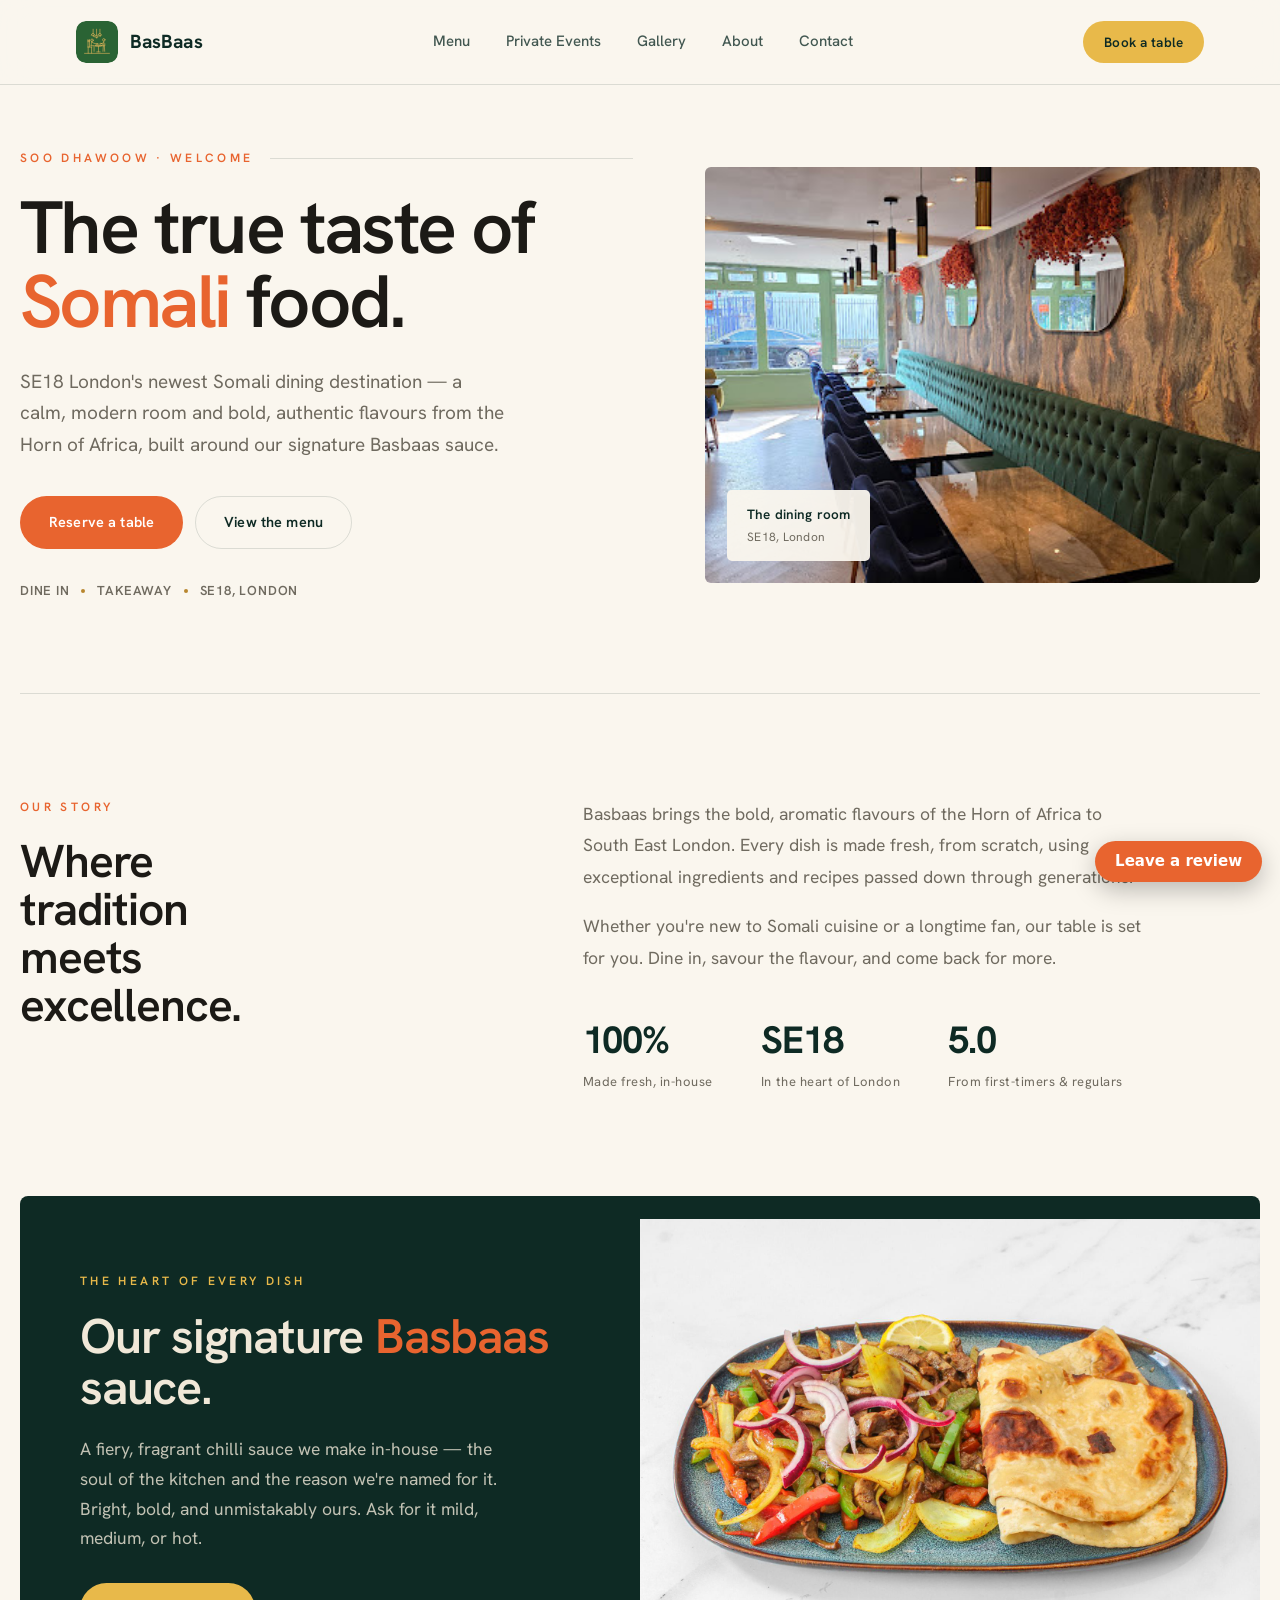
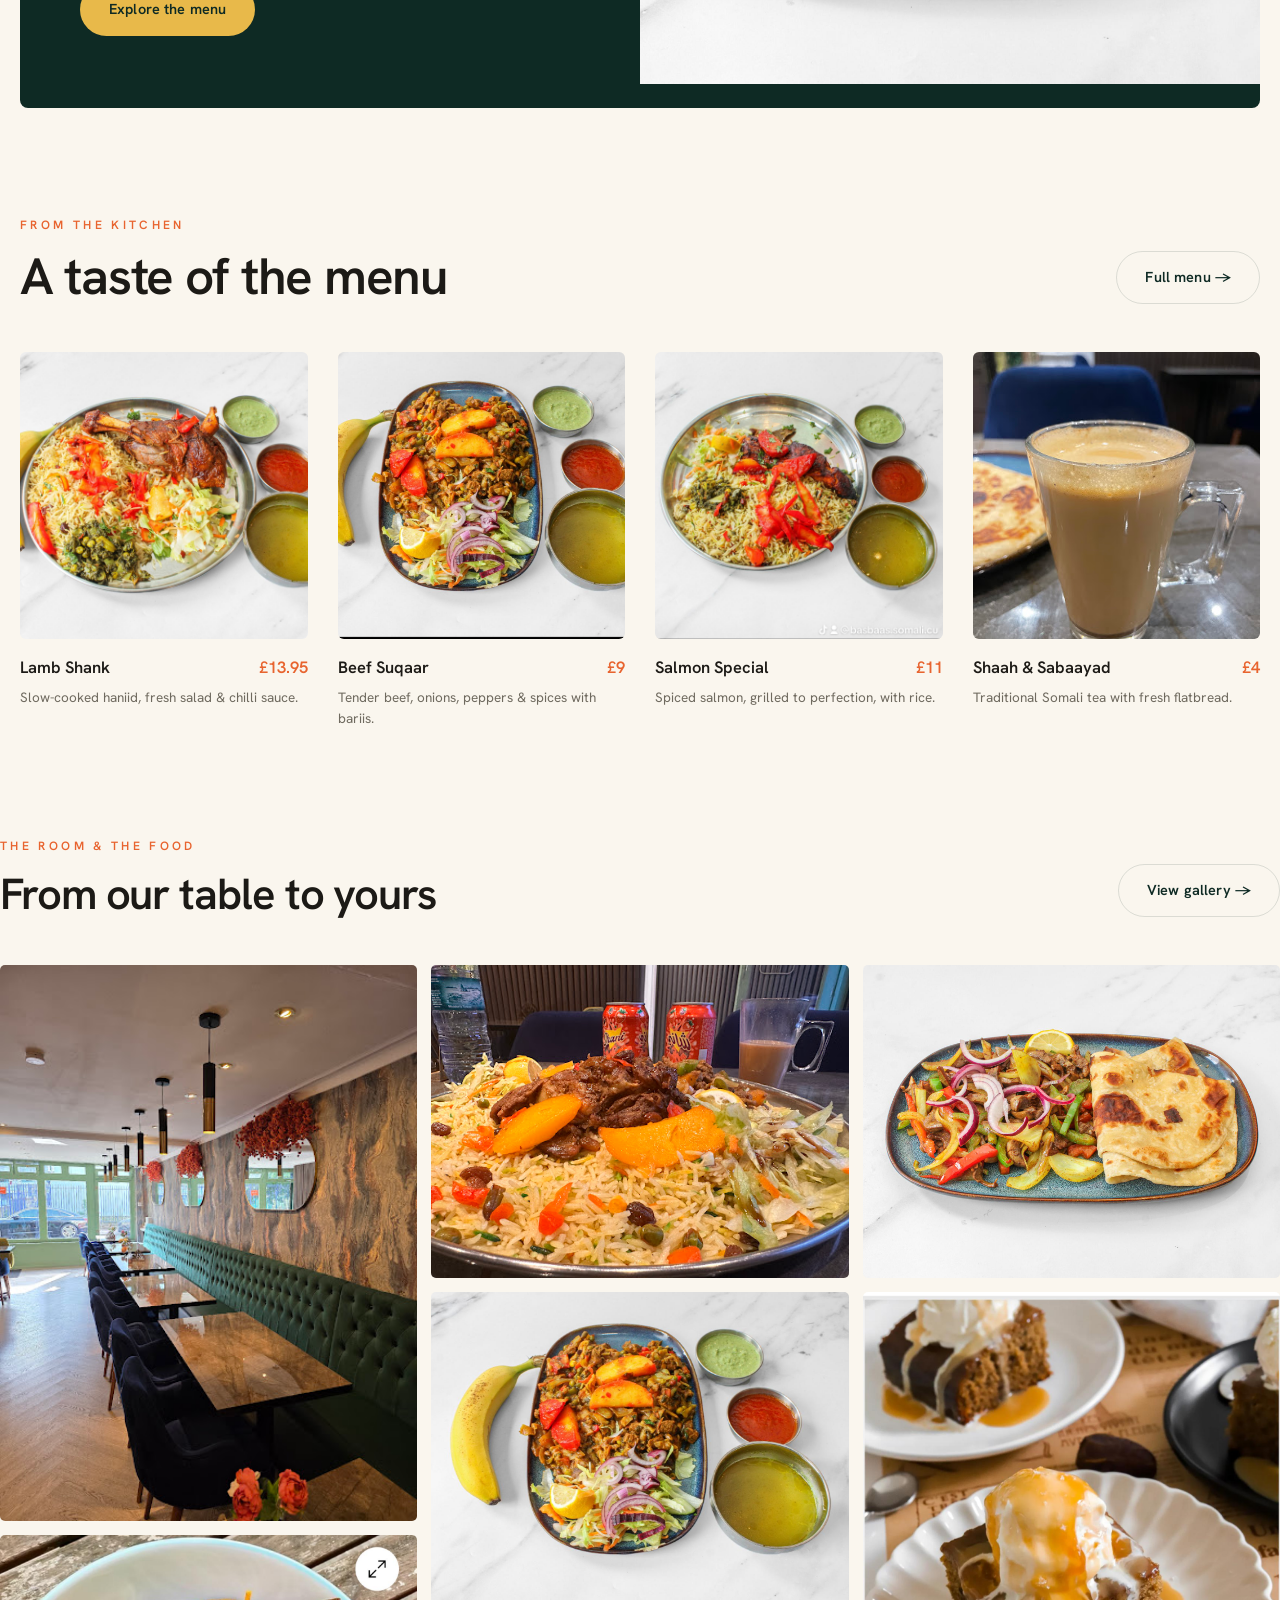
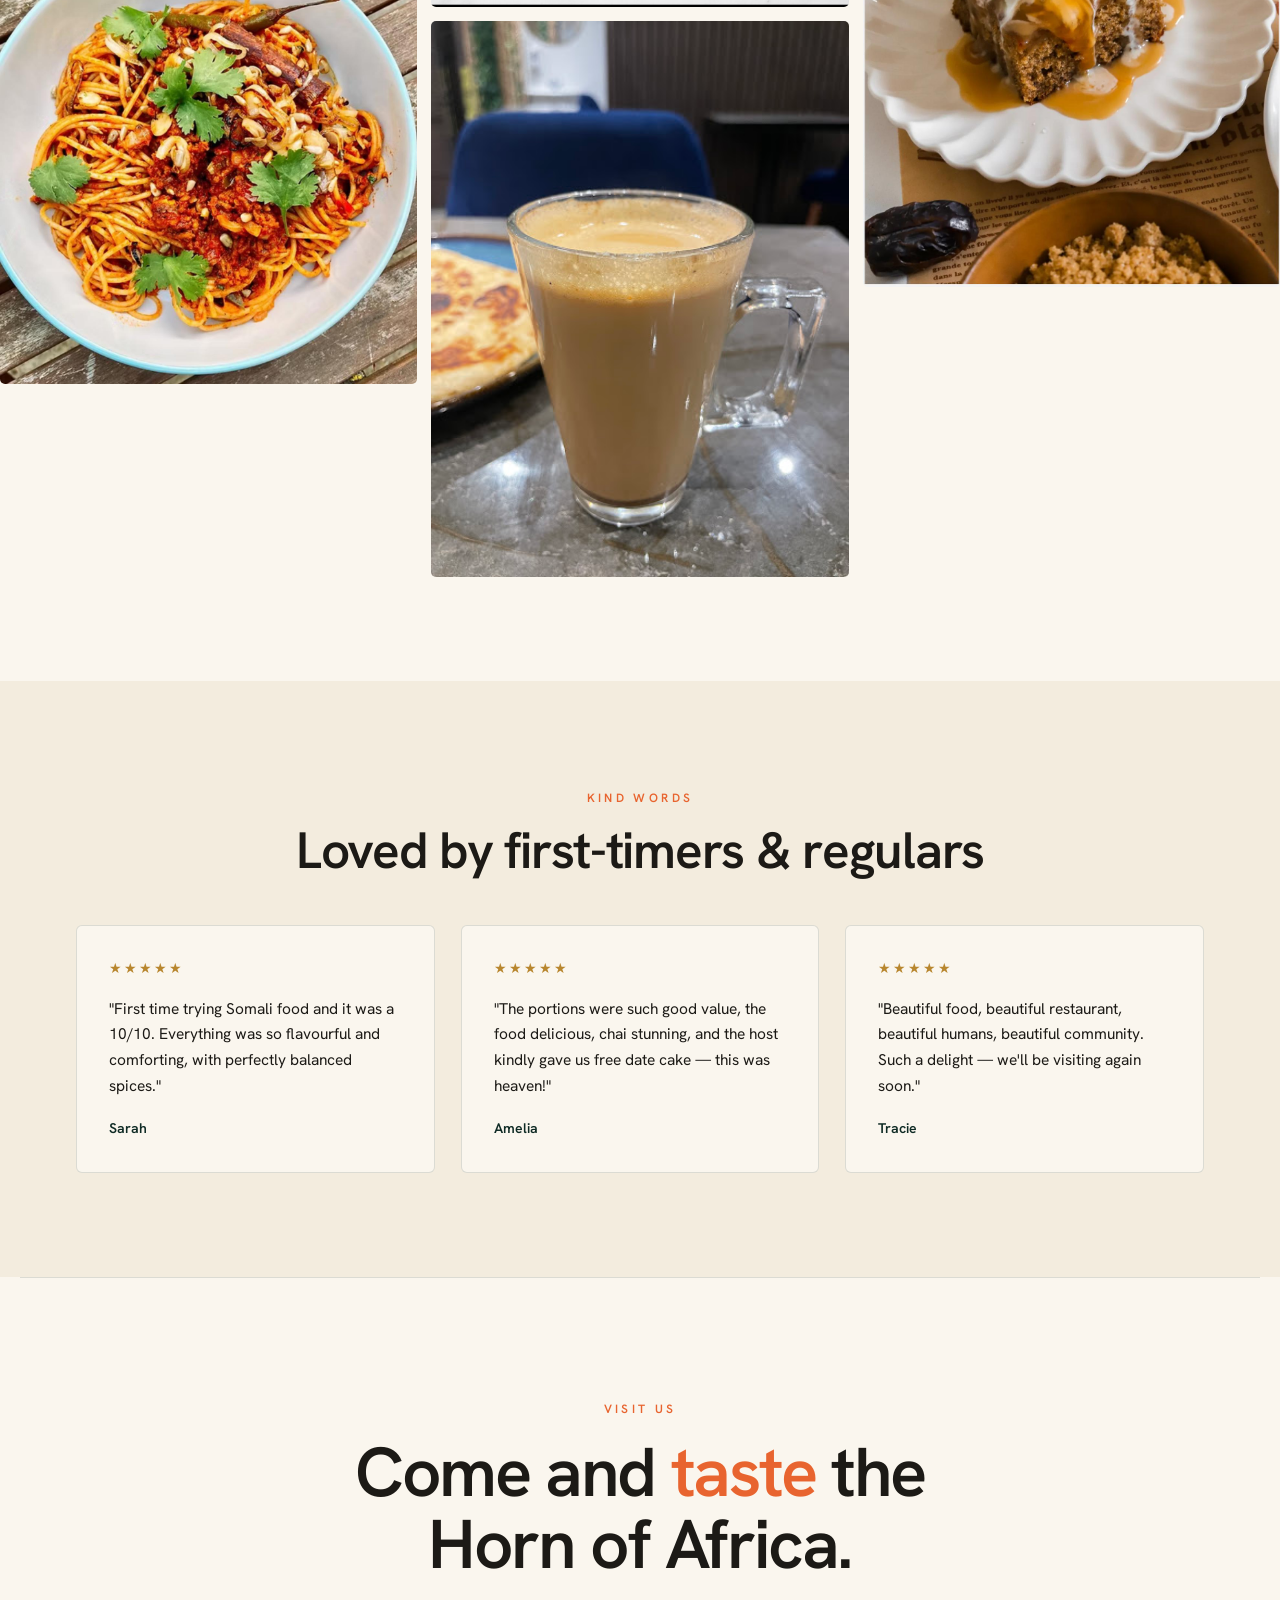
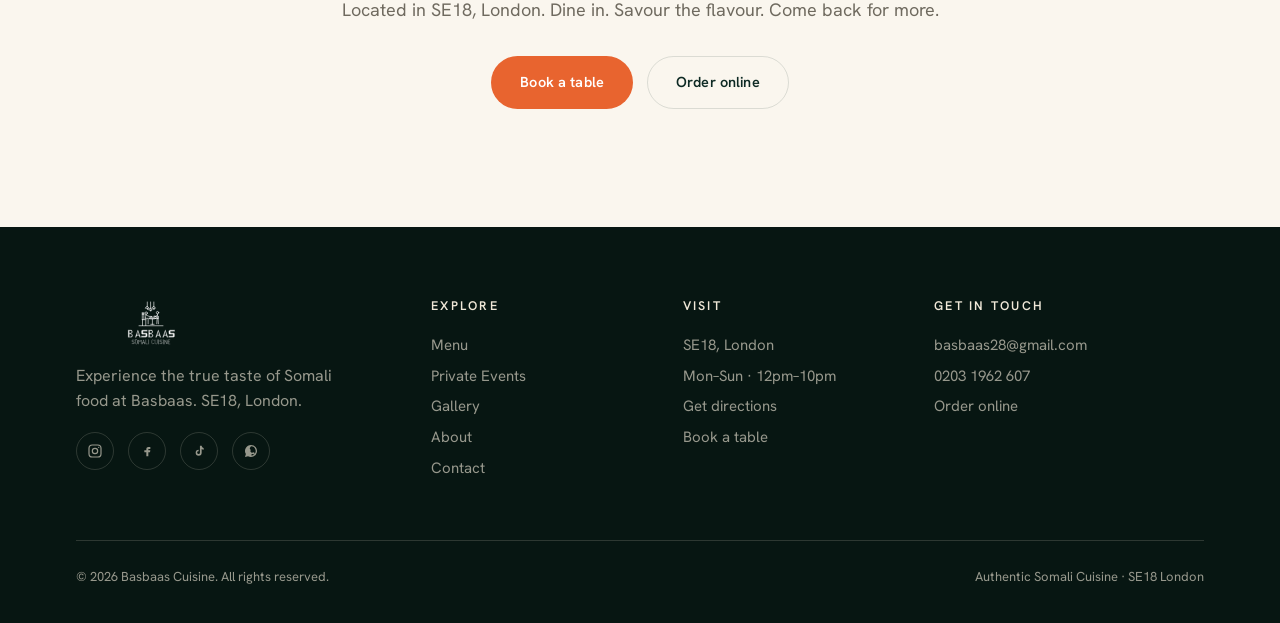
==== commit 3ac58ba4: "Swap hero landing image to indoor dining room shot" ====
--- a/index.html
+++ b/index.html
@@ -22,8 +22,8 @@
   .q-hero .acts{margin-top:36px;display:flex;gap:12px;flex-wrap:wrap}
   .q-hero .hero-meta{margin-top:32px;display:flex;gap:12px;align-items:center;font-size:13px;color:var(--muted);letter-spacing:.06em;text-transform:uppercase;font-weight:600}
   .q-hero .hero-meta .dot{width:4px;height:4px;border-radius:50%;background:var(--gold)}
-  .q-hero-fig{position:relative;border-radius:var(--radius);overflow:hidden;aspect-ratio:3/4;background:var(--paper-2)}
-  .q-hero-fig img{width:100%;height:100%;object-fit:contain}
+  .q-hero-fig{position:relative;border-radius:var(--radius);overflow:hidden;aspect-ratio:4/3;background:var(--paper-2)}
+  .q-hero-fig img{width:100%;height:100%;object-fit:cover}
   .hero-tag{position:absolute;left:22px;bottom:22px;background:rgba(250,246,238,.95);
     padding:14px 20px;border-radius:5px;font-size:13.5px;font-weight:600;color:var(--green);letter-spacing:.01em}
   .hero-tag span{display:block;font-weight:400;color:var(--muted);font-size:12px;margin-top:3px;letter-spacing:.02em}
@@ -45,8 +45,8 @@
   .sig-card-txt h2{font-size:clamp(34px,3.8vw,52px);margin:18px 0 22px;color:var(--cream);letter-spacing:-.025em}
   .sig-card-txt h2 .o{color:var(--orange)}
   .sig-card-txt p{color:rgba(240,232,216,.8);font-size:17.5px;line-height:1.7;max-width:42ch}
-  .sig-card-img{position:relative;min-height:440px}
-  .sig-card-img img{position:absolute;inset:0;width:100%;height:100%;object-fit:contain}
+  .sig-card-img{position:relative;aspect-ratio:4/3;align-self:center}
+  .sig-card-img img{position:absolute;inset:0;width:100%;height:100%;object-fit:cover;object-position:center}
 
   /* ---- menu preview ---- */
   .menu-prev{padding:0 0 104px}
@@ -56,11 +56,10 @@
 
   /* ---- gallery teaser ---- */
   .gal-teaser{padding:0 0 104px}
-  .gal-grid{display:grid;grid-template-columns:repeat(6,1fr);grid-auto-rows:200px;gap:14px}
-  .gal-grid a{overflow:hidden;border-radius:5px;display:block;background:var(--paper-2)}
-  .gal-grid img{width:100%;height:100%;object-fit:contain;transition:transform .7s var(--ease)}
-  .gal-grid a:hover img{transform:scale(1.06)}
-  .gal-grid .w2{grid-column:span 2}.gal-grid .h2{grid-row:span 2}
+  .gal-grid{column-count:3;column-gap:14px}
+  .gal-grid a{overflow:hidden;border-radius:5px;display:block;background:var(--paper-2);break-inside:avoid;margin:0 0 14px}
+  .gal-grid img{width:100%;height:auto;display:block;transition:filter .5s var(--ease)}
+  .gal-grid a:hover img{filter:brightness(1.06)}
 
   /* ---- testimonials ---- */
   .quotes{background:var(--paper-2);padding:104px 0}
@@ -81,12 +80,12 @@
     .q-hero-grid{grid-template-columns:1fr;gap:40px}
     .story-grid{grid-template-columns:1fr;gap:36px}
     .sig-card{grid-template-columns:1fr}
-    .sig-card-img{min-height:300px;order:-1}
+    .sig-card-img{order:-1}
     .dishes-4{grid-template-columns:1fr 1fr}
-    .gal-grid{grid-template-columns:repeat(3,1fr);grid-auto-rows:150px}
+    .gal-grid{column-count:2}
     .quotes-grid{grid-template-columns:1fr}
   }
-  @media(max-width:560px){.dishes-4{grid-template-columns:1fr}.sig-card-txt{padding:48px 32px}.stat-row{flex-wrap:wrap;row-gap:20px}.gal-grid{grid-template-columns:repeat(2,1fr);grid-auto-rows:140px}}
+  @media(max-width:560px){.dishes-4{grid-template-columns:1fr}.sig-card-txt{padding:48px 32px}.stat-row{flex-wrap:wrap;row-gap:20px}.gal-grid{column-count:1}}
 </style>
 <!-- seo:auto start -->
 <link rel="canonical" href="https://basbaas-cuisine-site.vercel.app/">
@@ -167,8 +166,8 @@
       <div class="hero-meta"><span>Dine in</span><span class="dot"></span><span>Takeaway</span><span class="dot"></span><span>SE18, London</span></div>
     </div>
     <div class="q-hero-fig reveal d1">
-      <img src="assets/img/basbaas-main.jpg" alt="Basbaas dining room seating area" loading="lazy" decoding="async">
-      <div class="hero-tag">Dine in<span>Sitting area</span></div>
+      <img src="assets/img/basbaas-main.jpg" alt="Basbaas dining room — SE18 London" fetchpriority="high" decoding="async">
+      <div class="hero-tag">The dining room<span>SE18, London</span></div>
     </div>
   </div>
 </section>
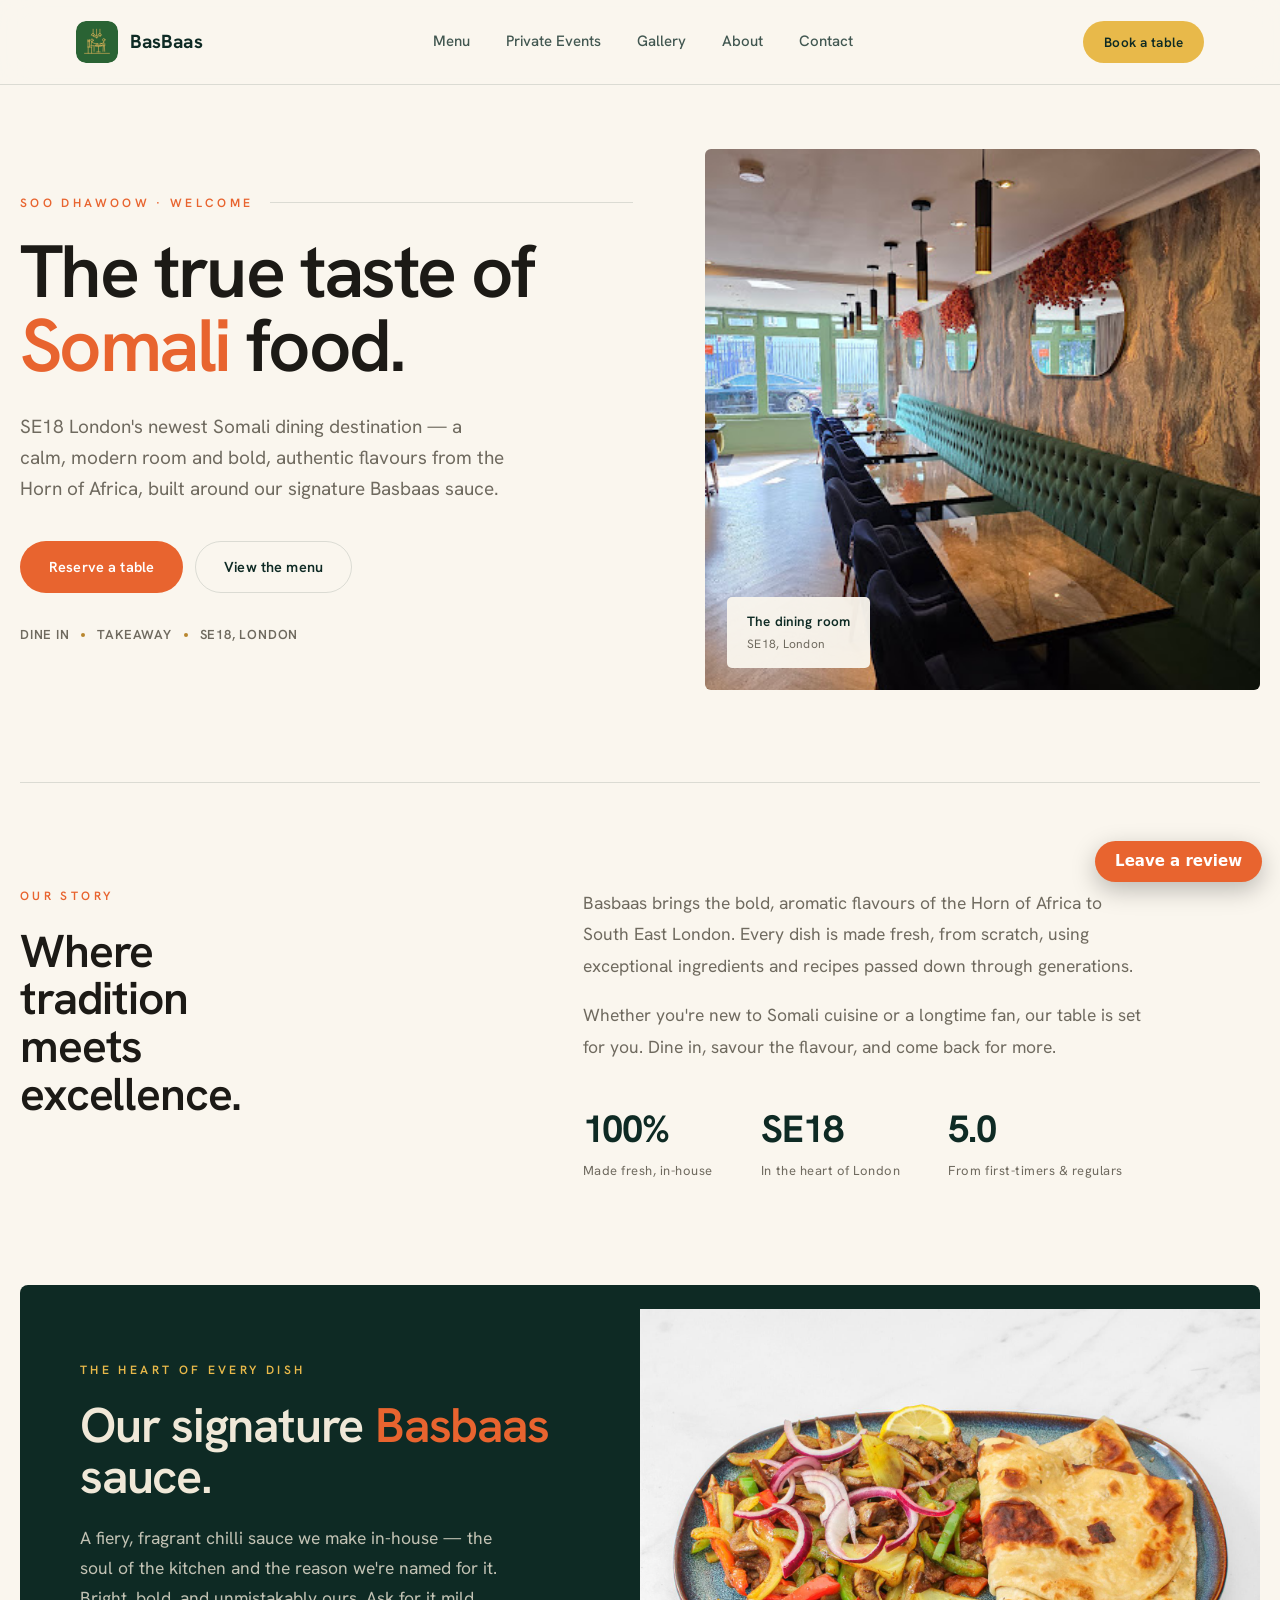
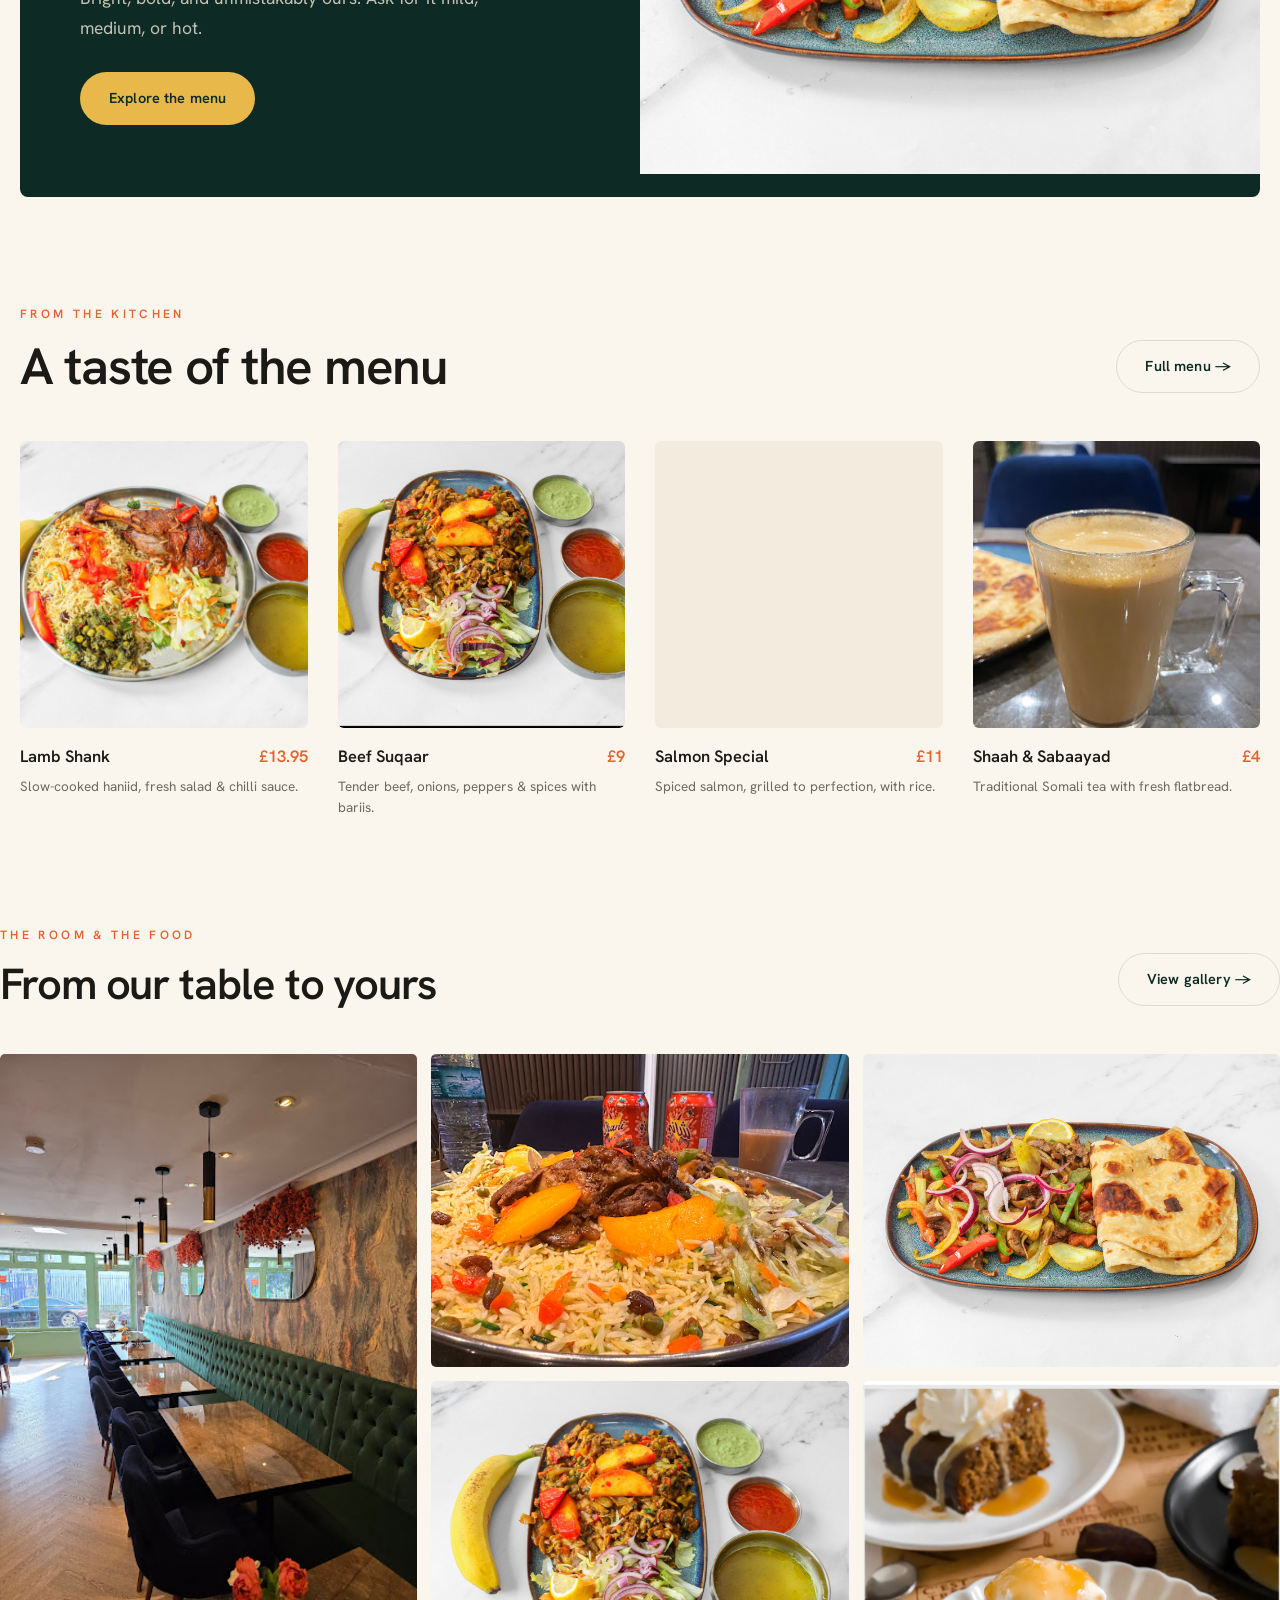
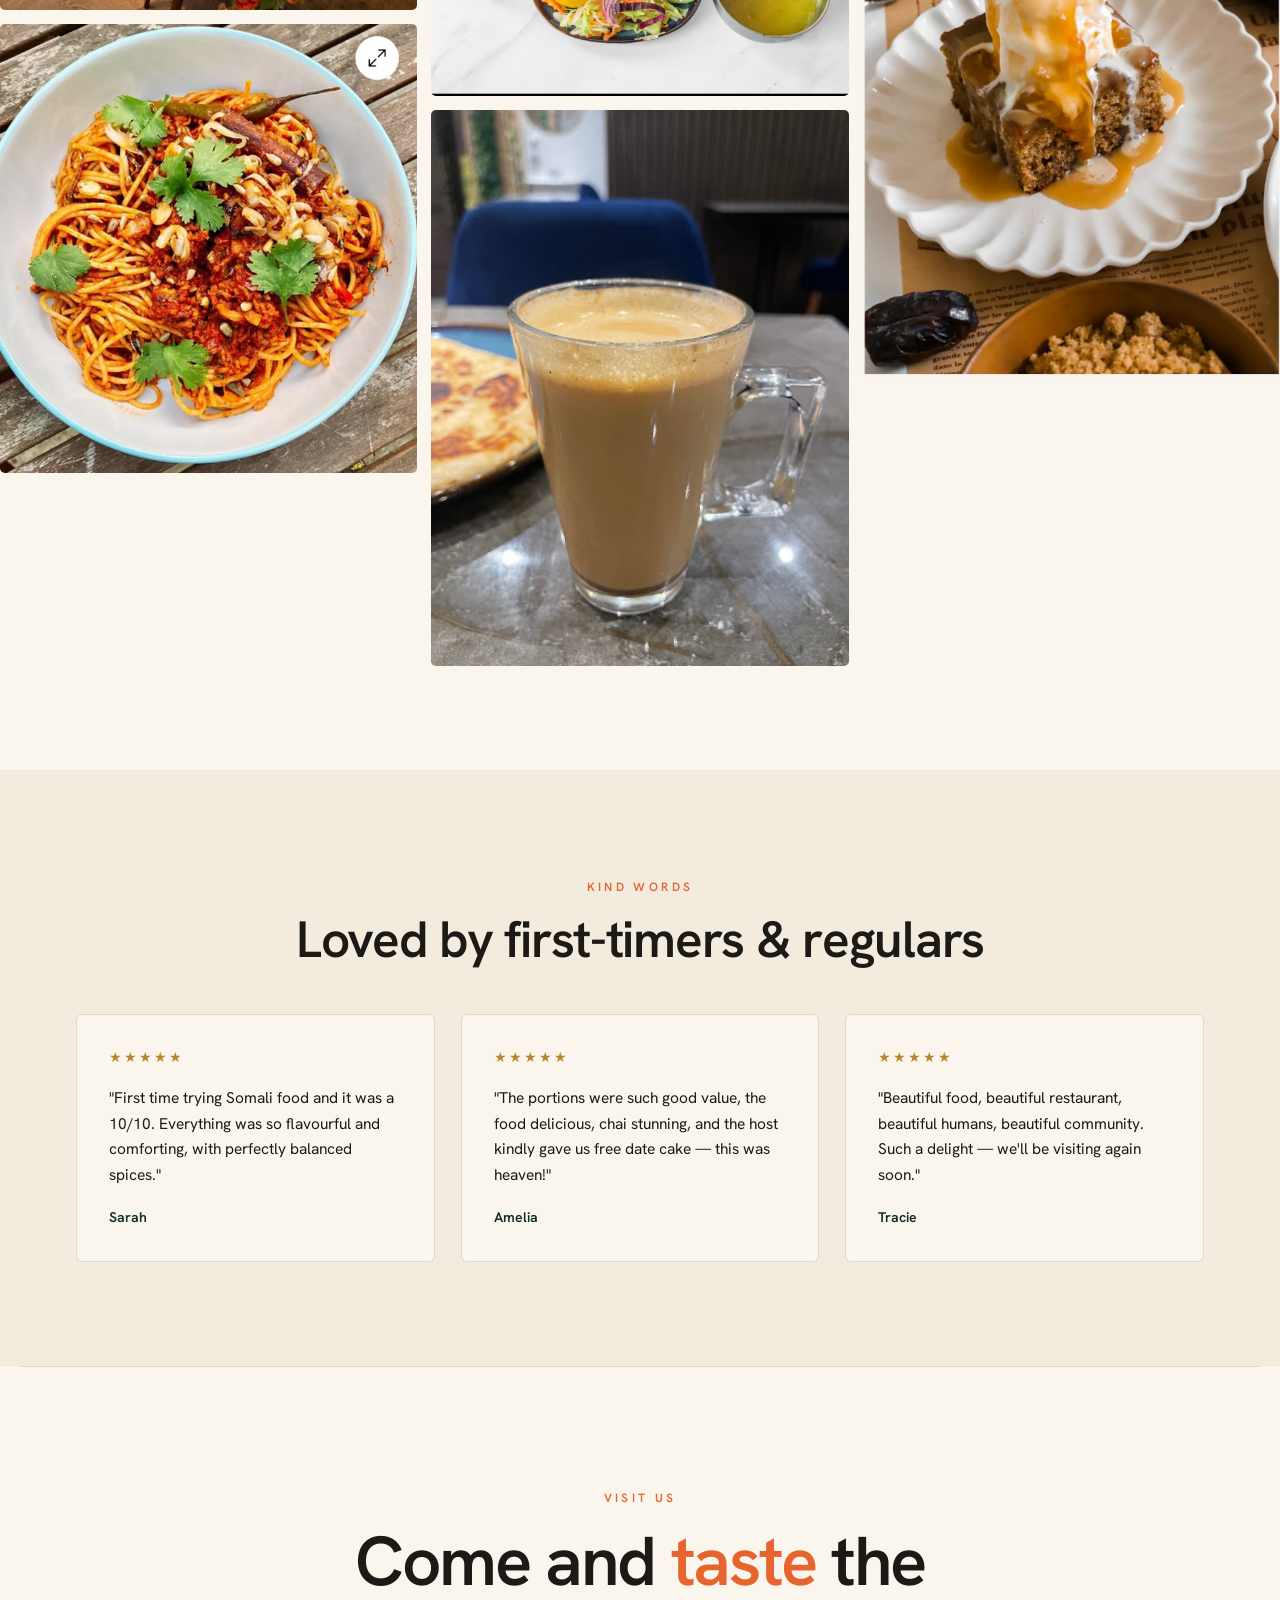
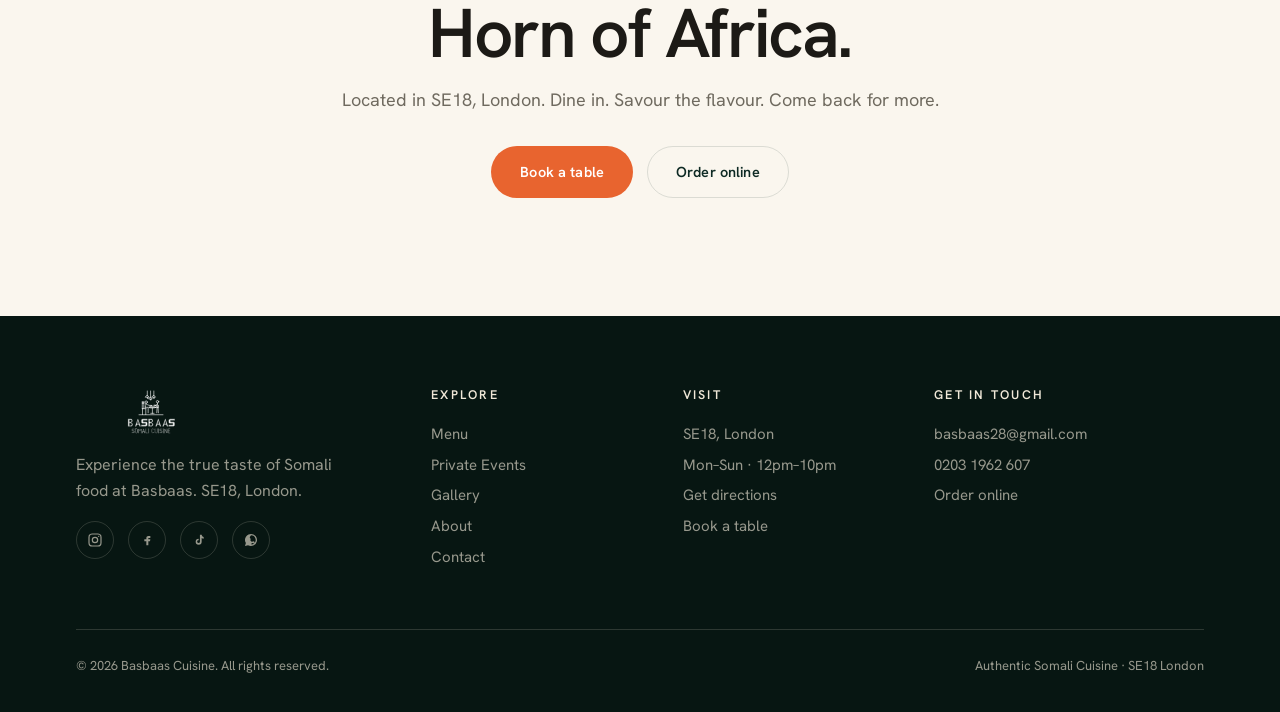
==== commit fda1db05: "Increase hero image height 30%" ====
--- a/index.html
+++ b/index.html
@@ -22,7 +22,7 @@
   .q-hero .acts{margin-top:36px;display:flex;gap:12px;flex-wrap:wrap}
   .q-hero .hero-meta{margin-top:32px;display:flex;gap:12px;align-items:center;font-size:13px;color:var(--muted);letter-spacing:.06em;text-transform:uppercase;font-weight:600}
   .q-hero .hero-meta .dot{width:4px;height:4px;border-radius:50%;background:var(--gold)}
-  .q-hero-fig{position:relative;border-radius:var(--radius);overflow:hidden;aspect-ratio:4/3;background:var(--paper-2)}
+  .q-hero-fig{position:relative;border-radius:var(--radius);overflow:hidden;aspect-ratio:4/3.9;background:var(--paper-2)}
   .q-hero-fig img{width:100%;height:100%;object-fit:cover}
   .hero-tag{position:absolute;left:22px;bottom:22px;background:rgba(250,246,238,.95);
     padding:14px 20px;border-radius:5px;font-size:13.5px;font-weight:600;color:var(--green);letter-spacing:.01em}
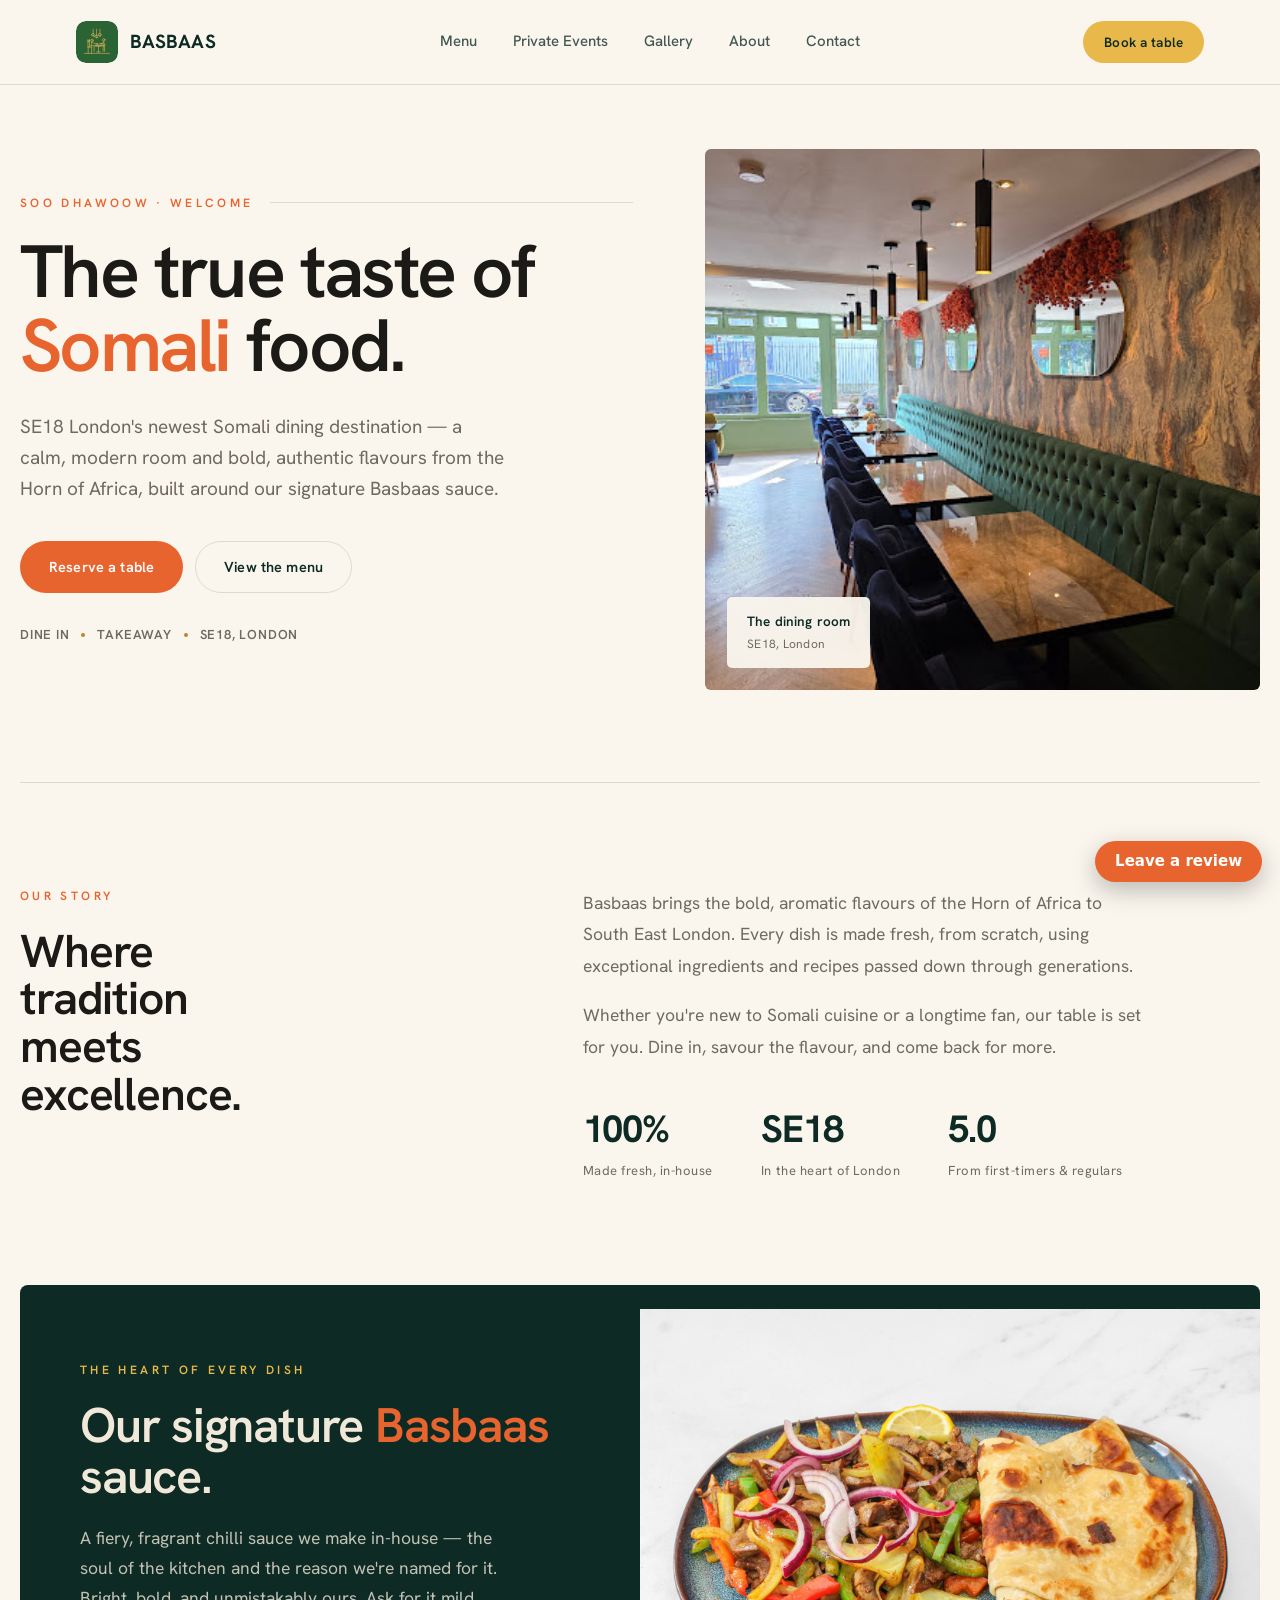
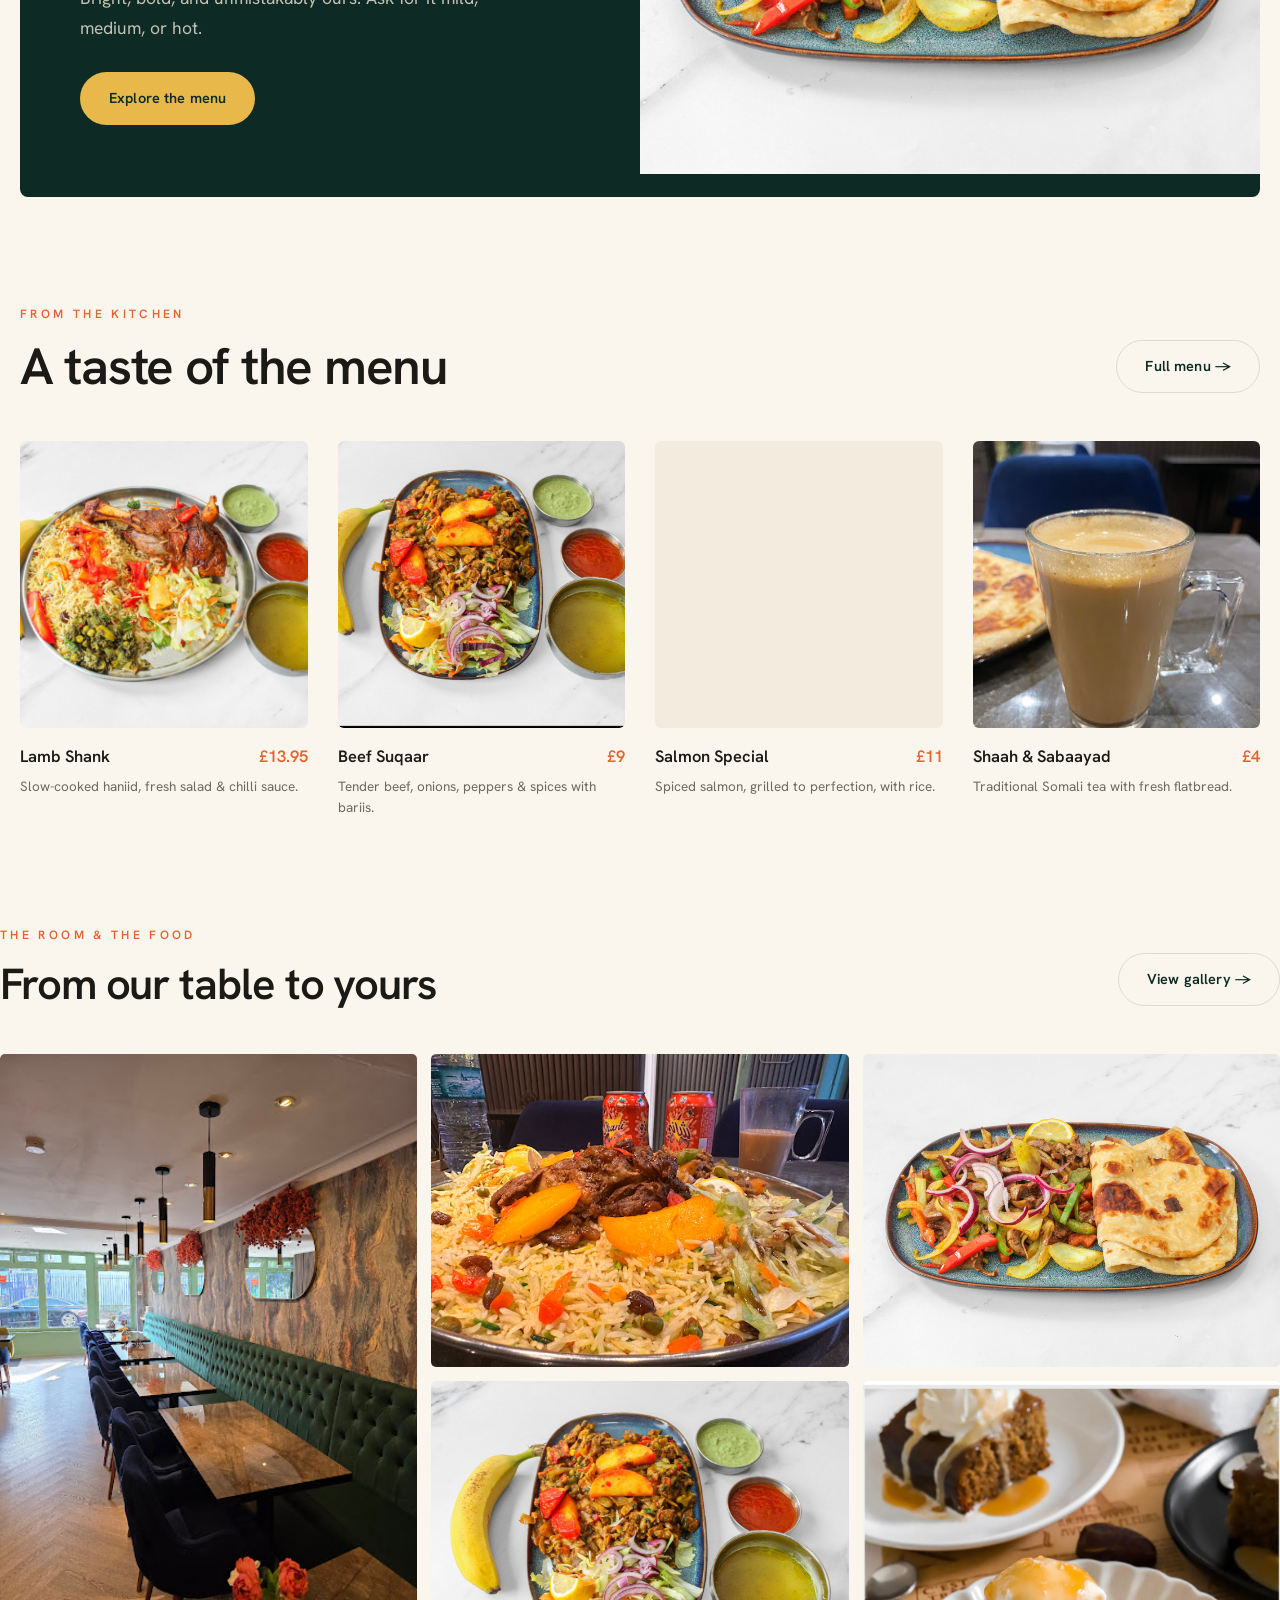
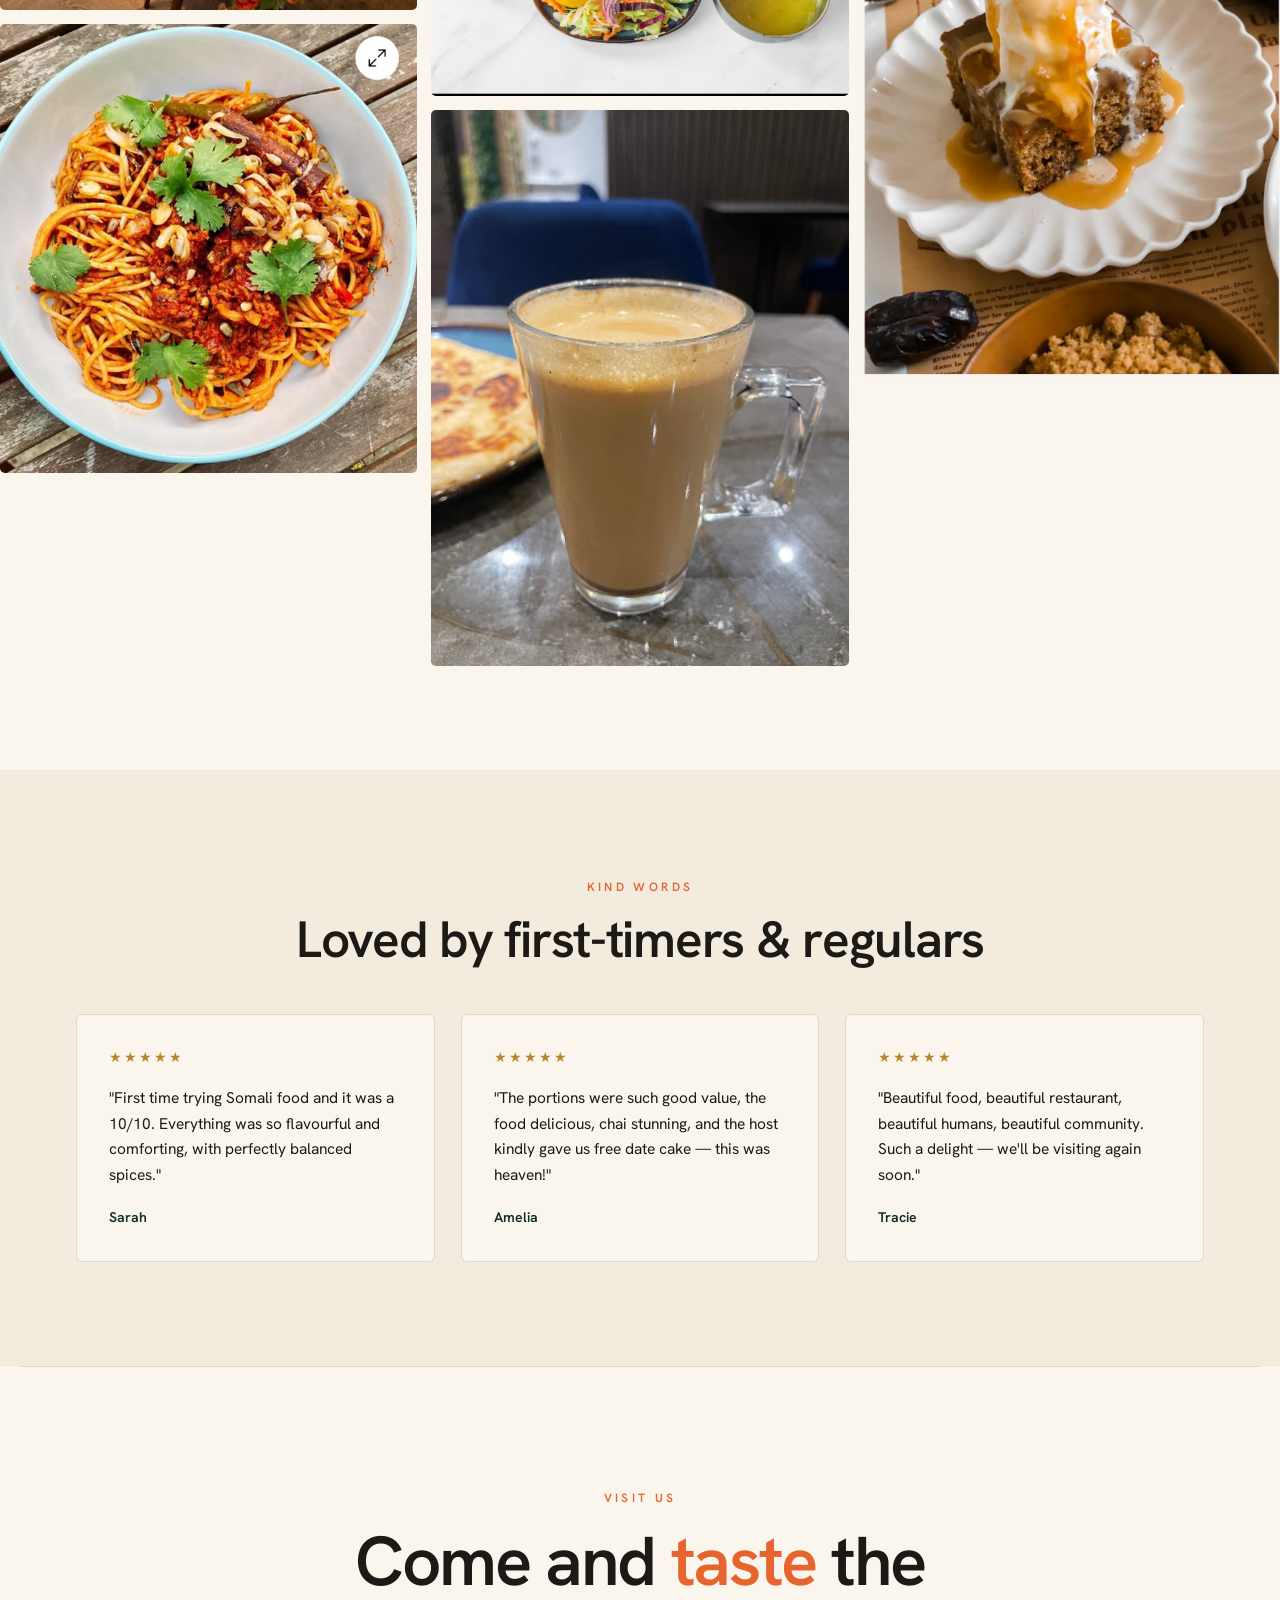
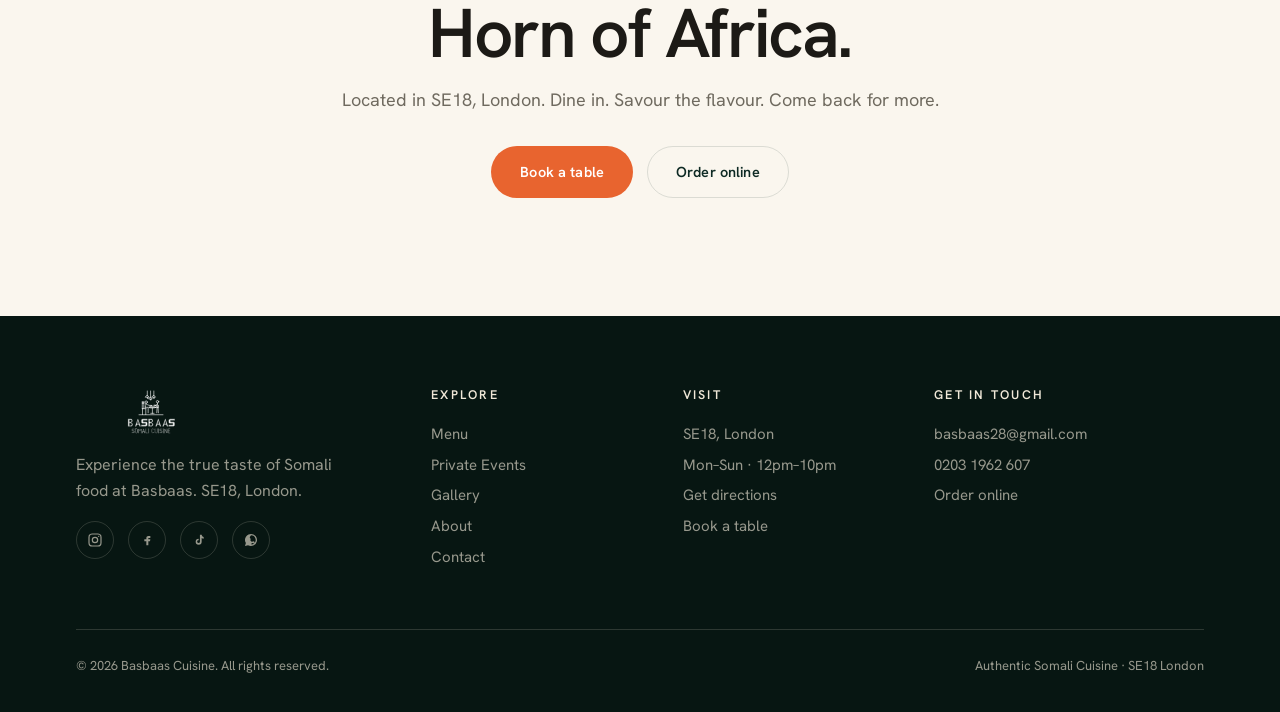
==== commit e233b127: "Uppercase BASBAAS in header brand text on homepage" ====
--- a/index.html
+++ b/index.html
@@ -128,7 +128,7 @@
 <!-- ===== HEADER ===== -->
 <header class="site-header">
   <div class="wrap nav">
-    <a href="index.html" class="brand"><img class="brand-mark" src="assets/brand/favicon.svg" alt="BasBaas logo">BasBaas</a>
+    <a href="index.html" class="brand"><img class="brand-mark" src="assets/brand/favicon.svg" alt="BasBaas logo">BASBAAS</a>
     <nav class="navlinks">
       <a href="menu.html">Menu</a>
       <a href="private-events.html">Private Events</a>
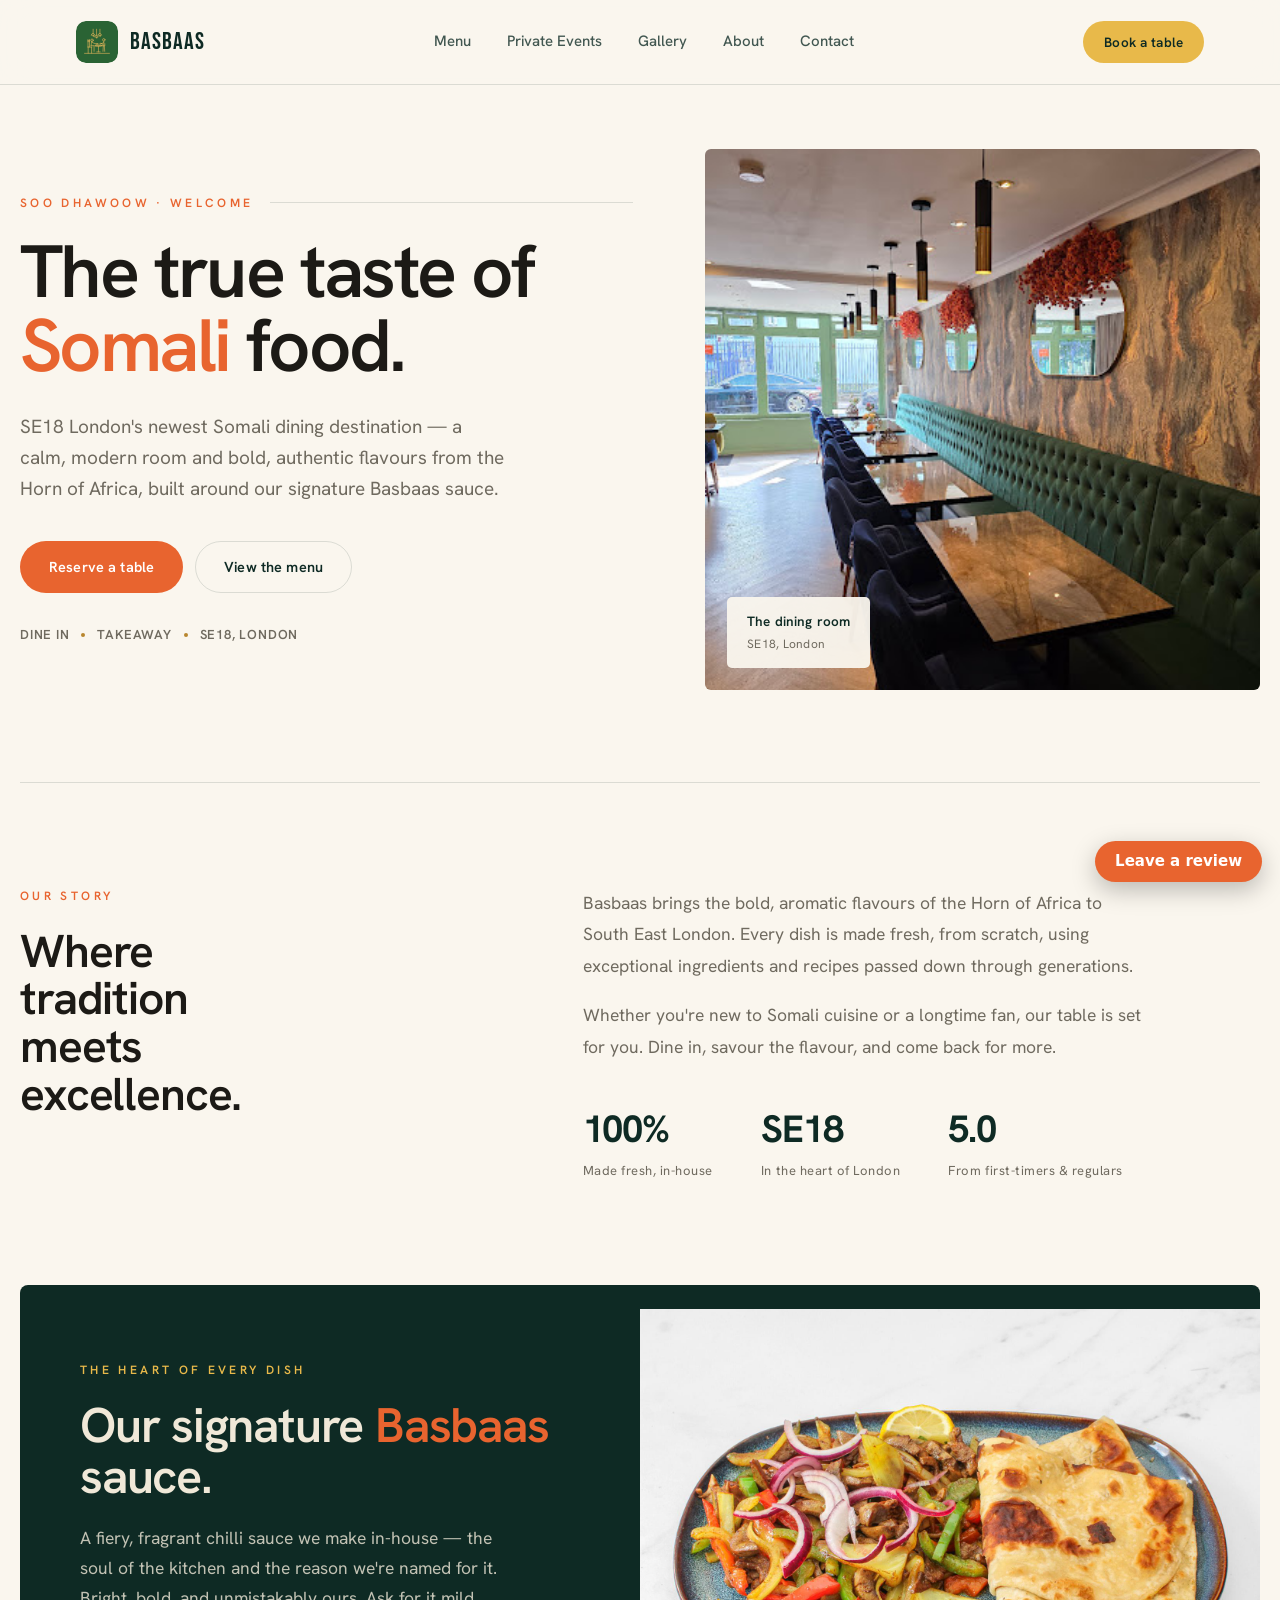
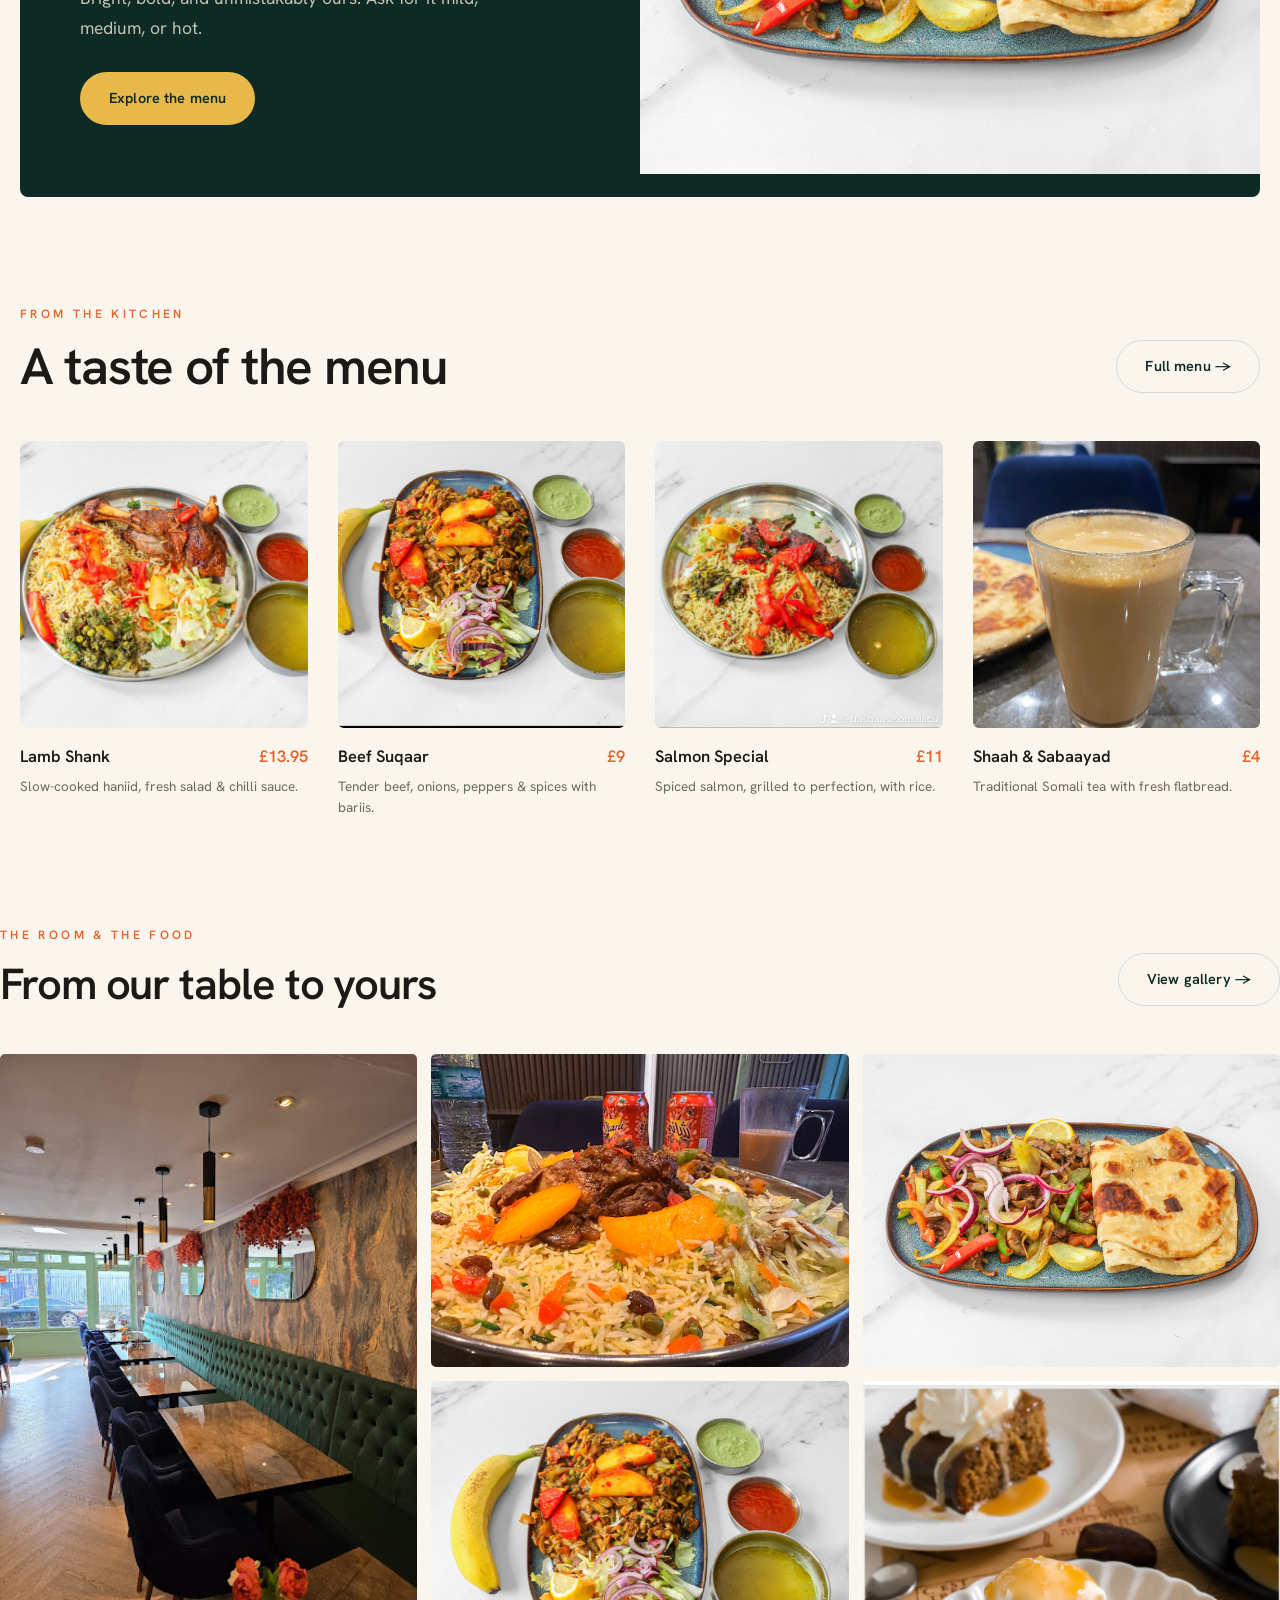
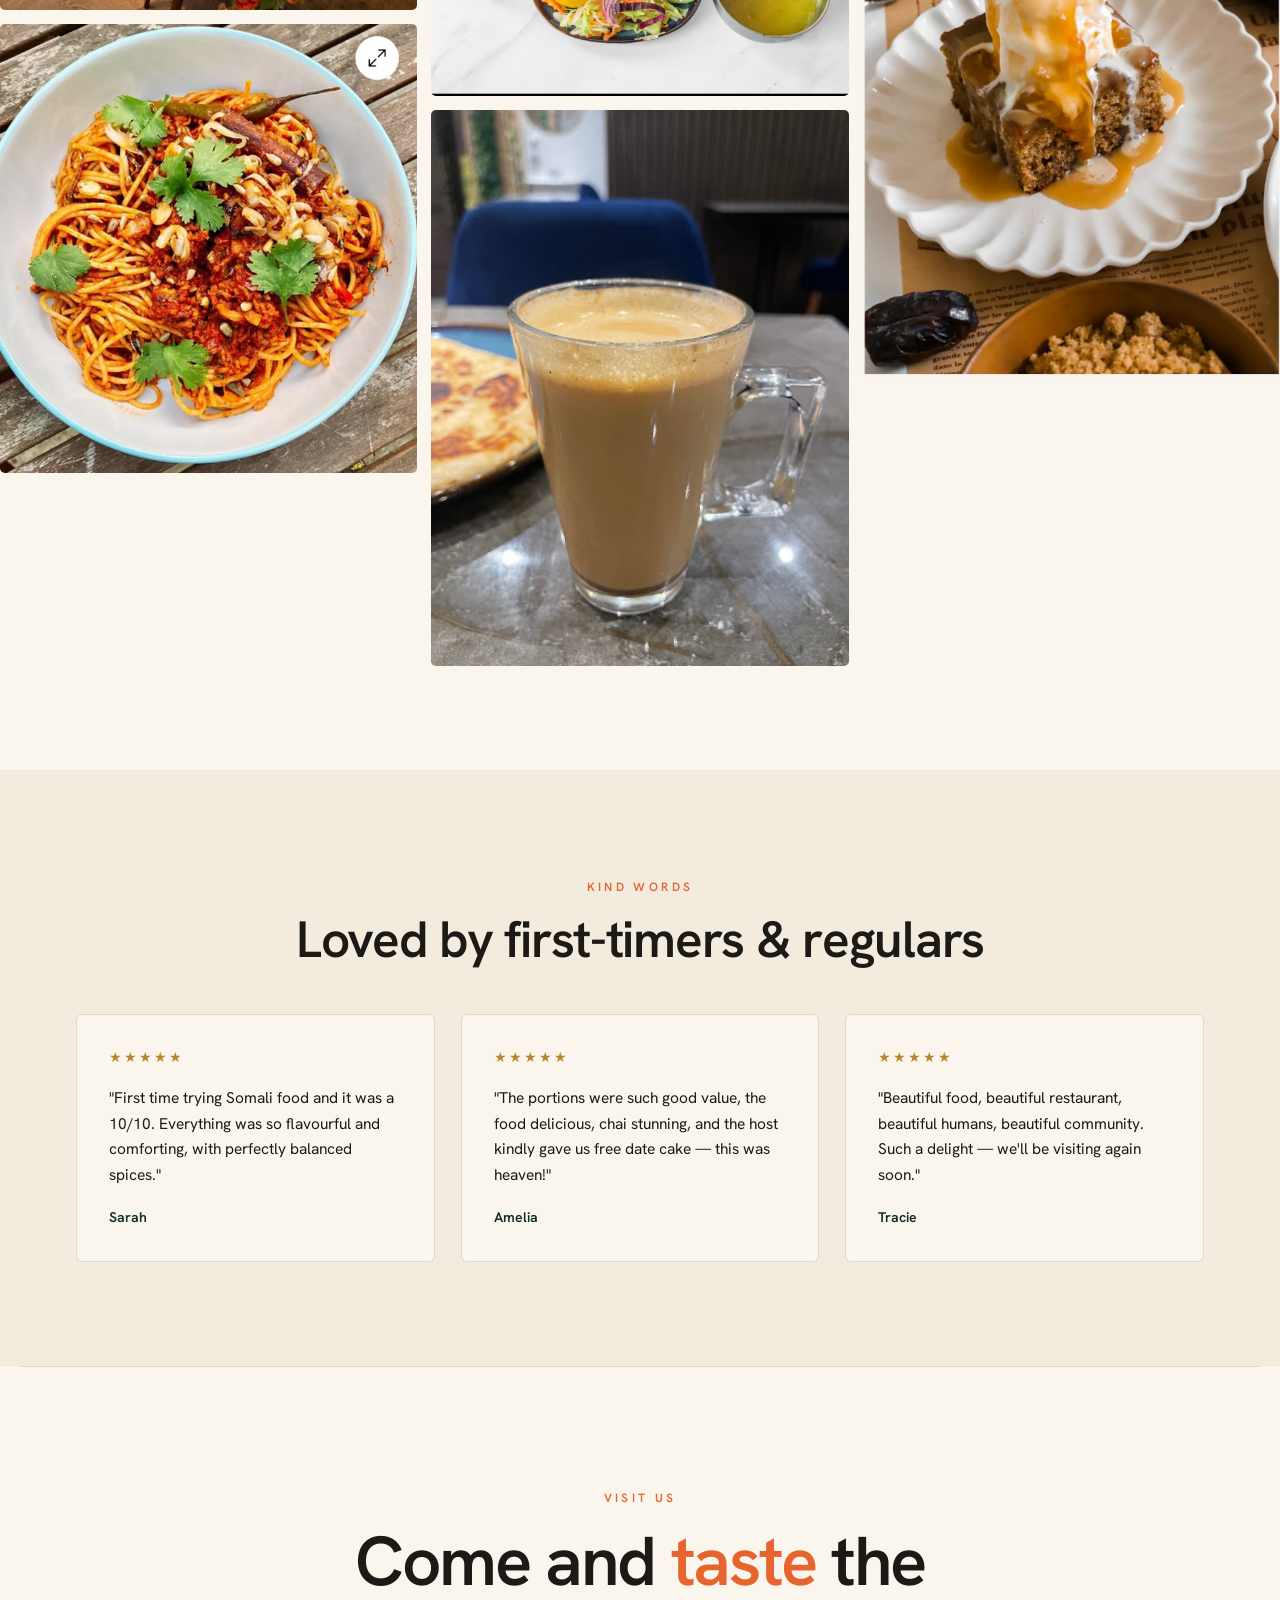
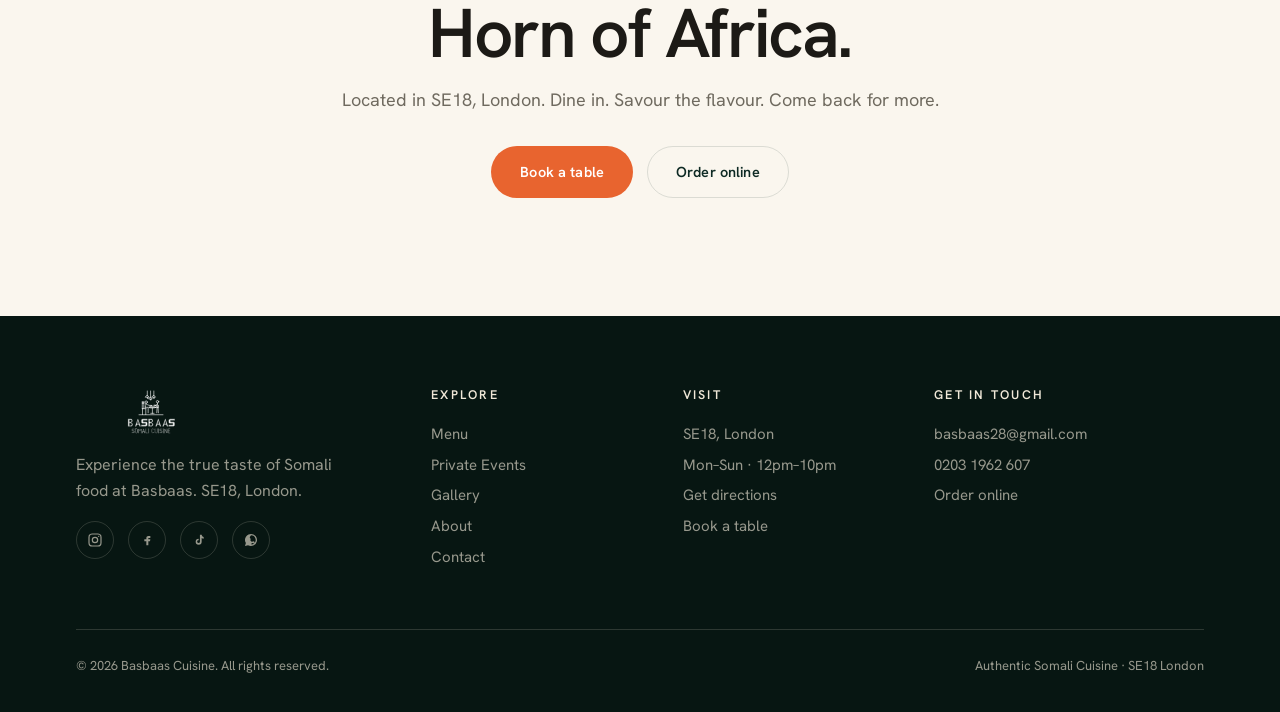
==== commit 0a4525b5: "Match BASBAAS logo font to afterdark site (Bebas Neue)" ====
--- a/index.html
+++ b/index.html
@@ -10,7 +10,7 @@
 <link rel="apple-touch-icon" href="assets/brand/favicon-512.png">
 <link rel="preconnect" href="https://fonts.googleapis.com">
 <link rel="preconnect" href="https://fonts.gstatic.com" crossorigin>
-<link href="https://fonts.googleapis.com/css2?family=Hanken+Grotesk:ital,wght@0,300;0,400;0,500;0,600;0,700;0,800;1,400&display=swap" rel="stylesheet">
+<link href="https://fonts.googleapis.com/css2?family=Bebas+Neue&family=Hanken+Grotesk:ital,wght@0,300;0,400;0,500;0,600;0,700;0,800;1,400&display=swap" rel="stylesheet">
 <link rel="stylesheet" href="assets/basbaas.css">
 <style>
   /* ---- quiet hero ---- */
--- a/assets/basbaas.css
+++ b/assets/basbaas.css
@@ -65,7 +65,7 @@
   backdrop-filter:blur(16px);-webkit-backdrop-filter:blur(16px);
   border-bottom:1px solid var(--line);transition:background .3s,border-color .3s}
 .nav{display:flex;align-items:center;justify-content:space-between;height:84px}
-.brand{display:flex;align-items:center;gap:12px;font-weight:700;font-size:19px;letter-spacing:.005em;color:var(--green)}
+.brand{display:flex;align-items:center;gap:12px;font-family:'Bebas Neue',sans-serif;font-weight:400;font-size:24px;letter-spacing:.04em;color:var(--green)}
 .brand img{height:42px;width:auto}
 /* real logo marks */
 .brand-mark{height:46px;width:46px;display:block;flex-shrink:0;border-radius:10px}
